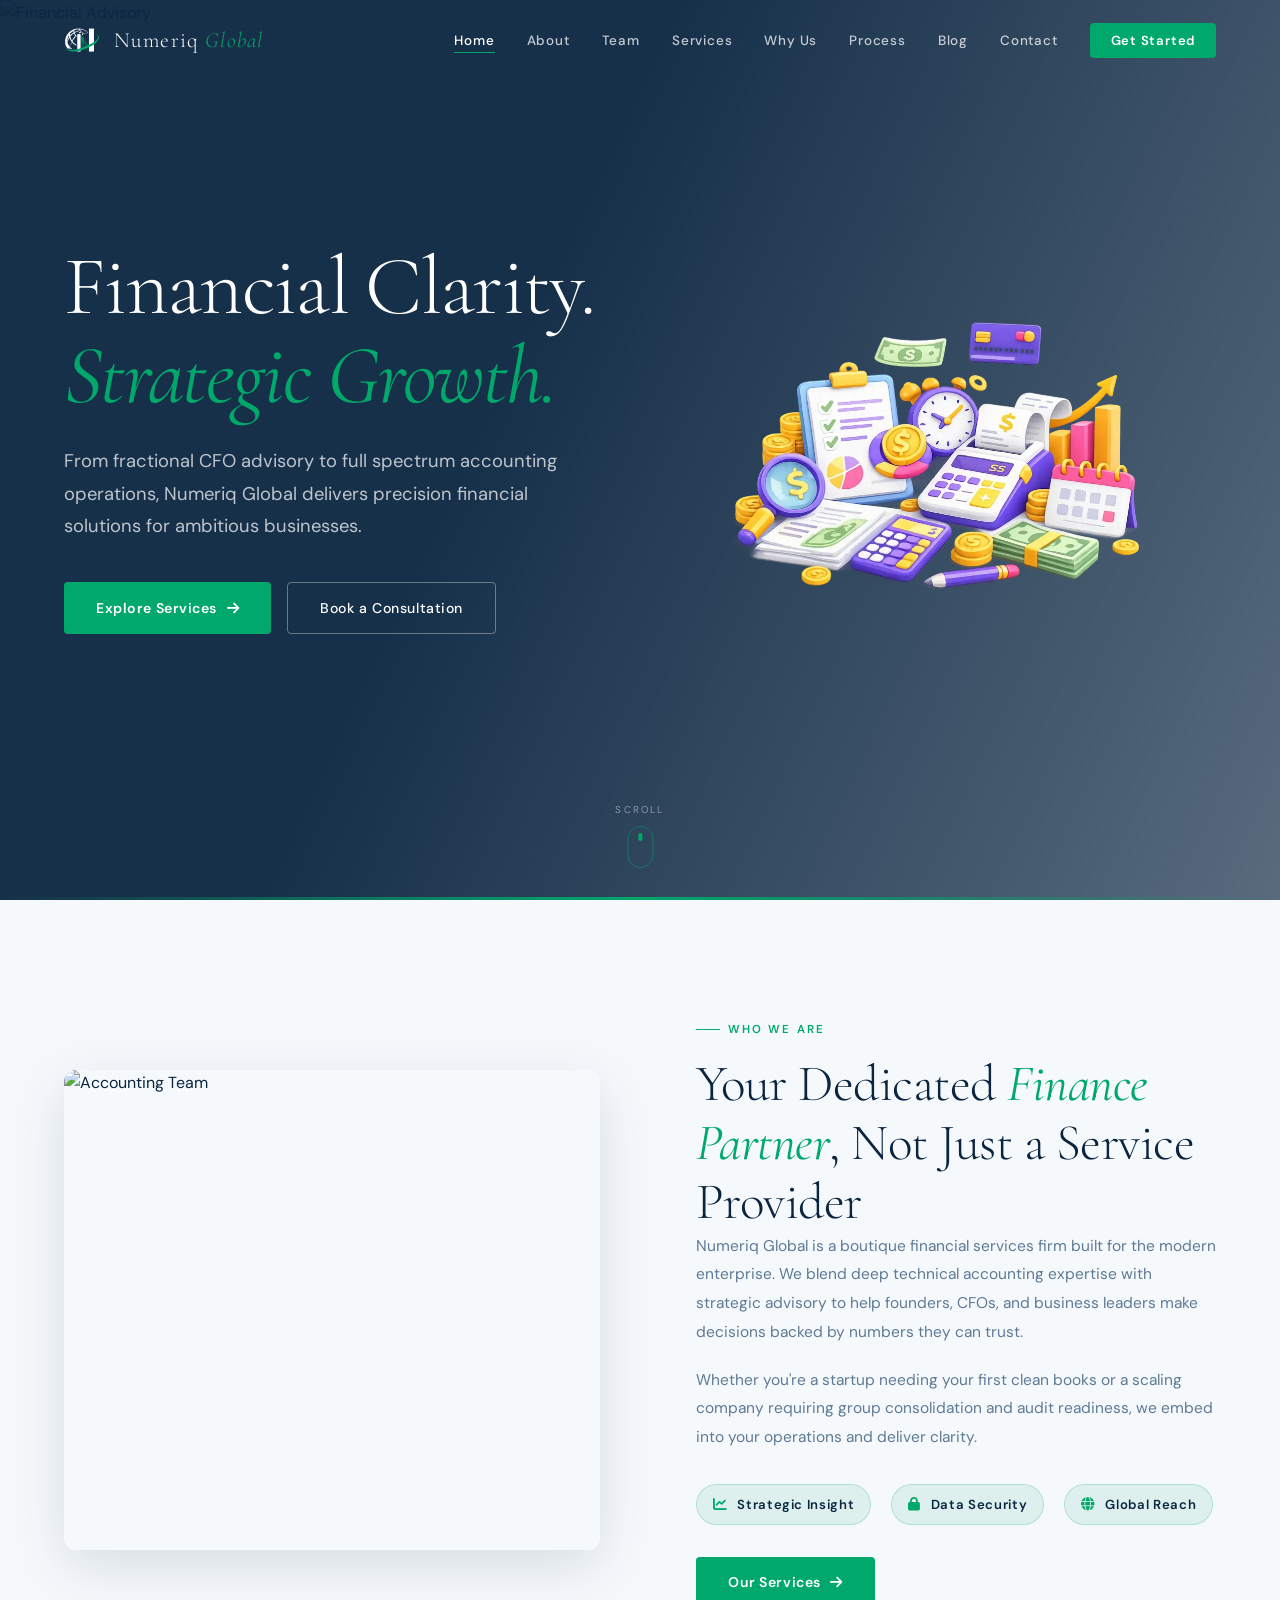
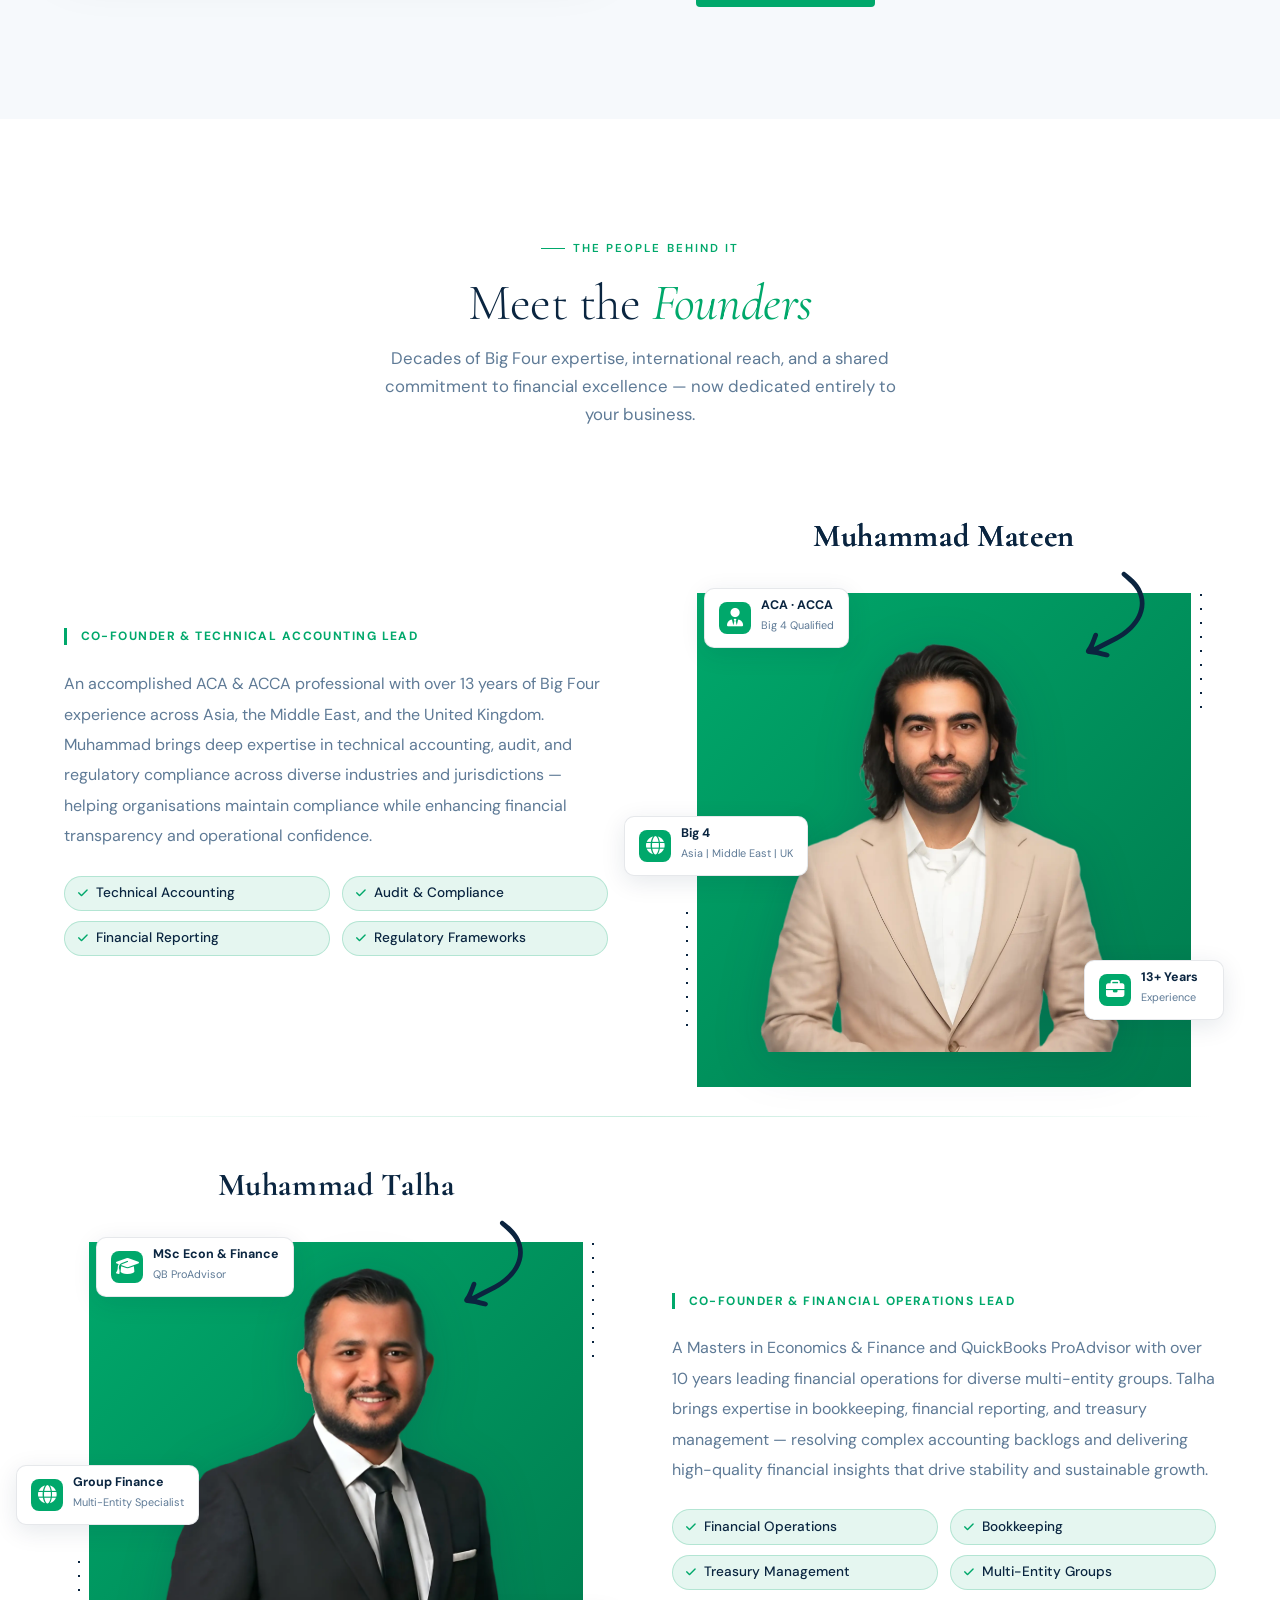
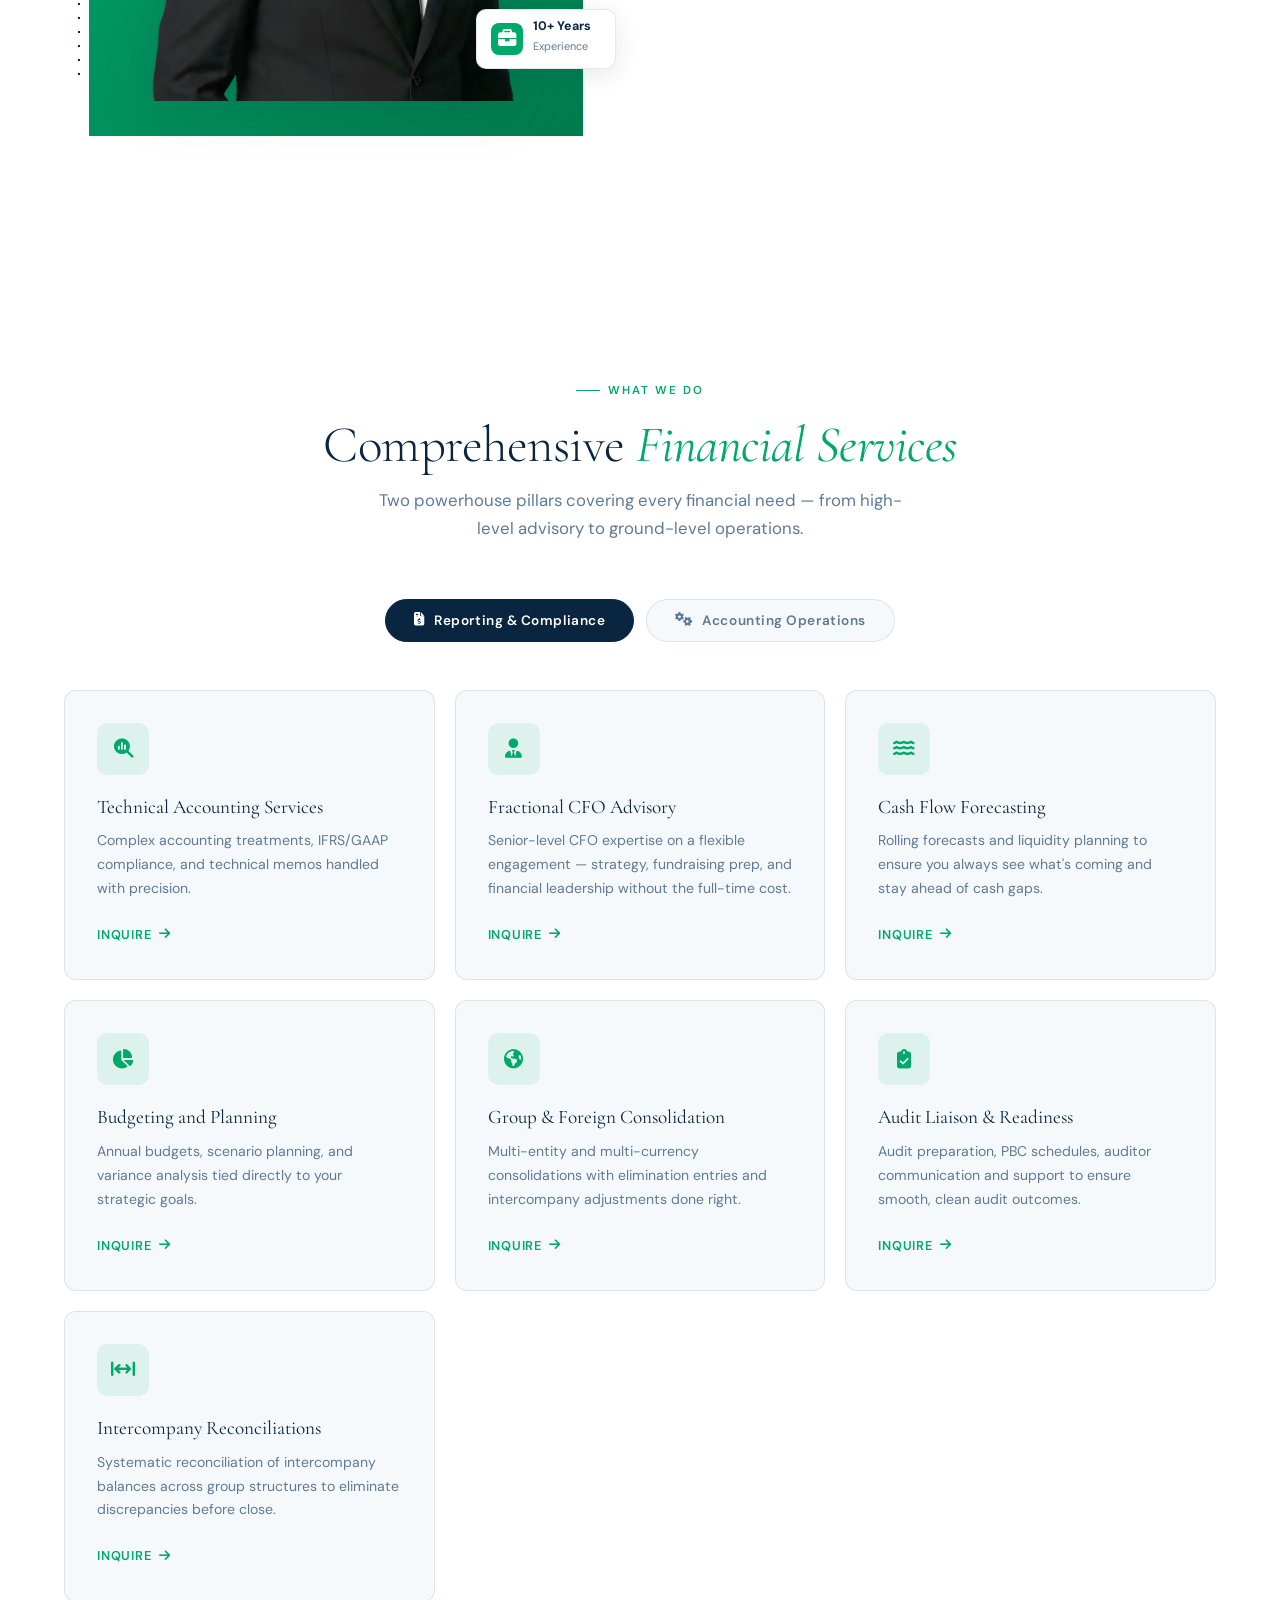
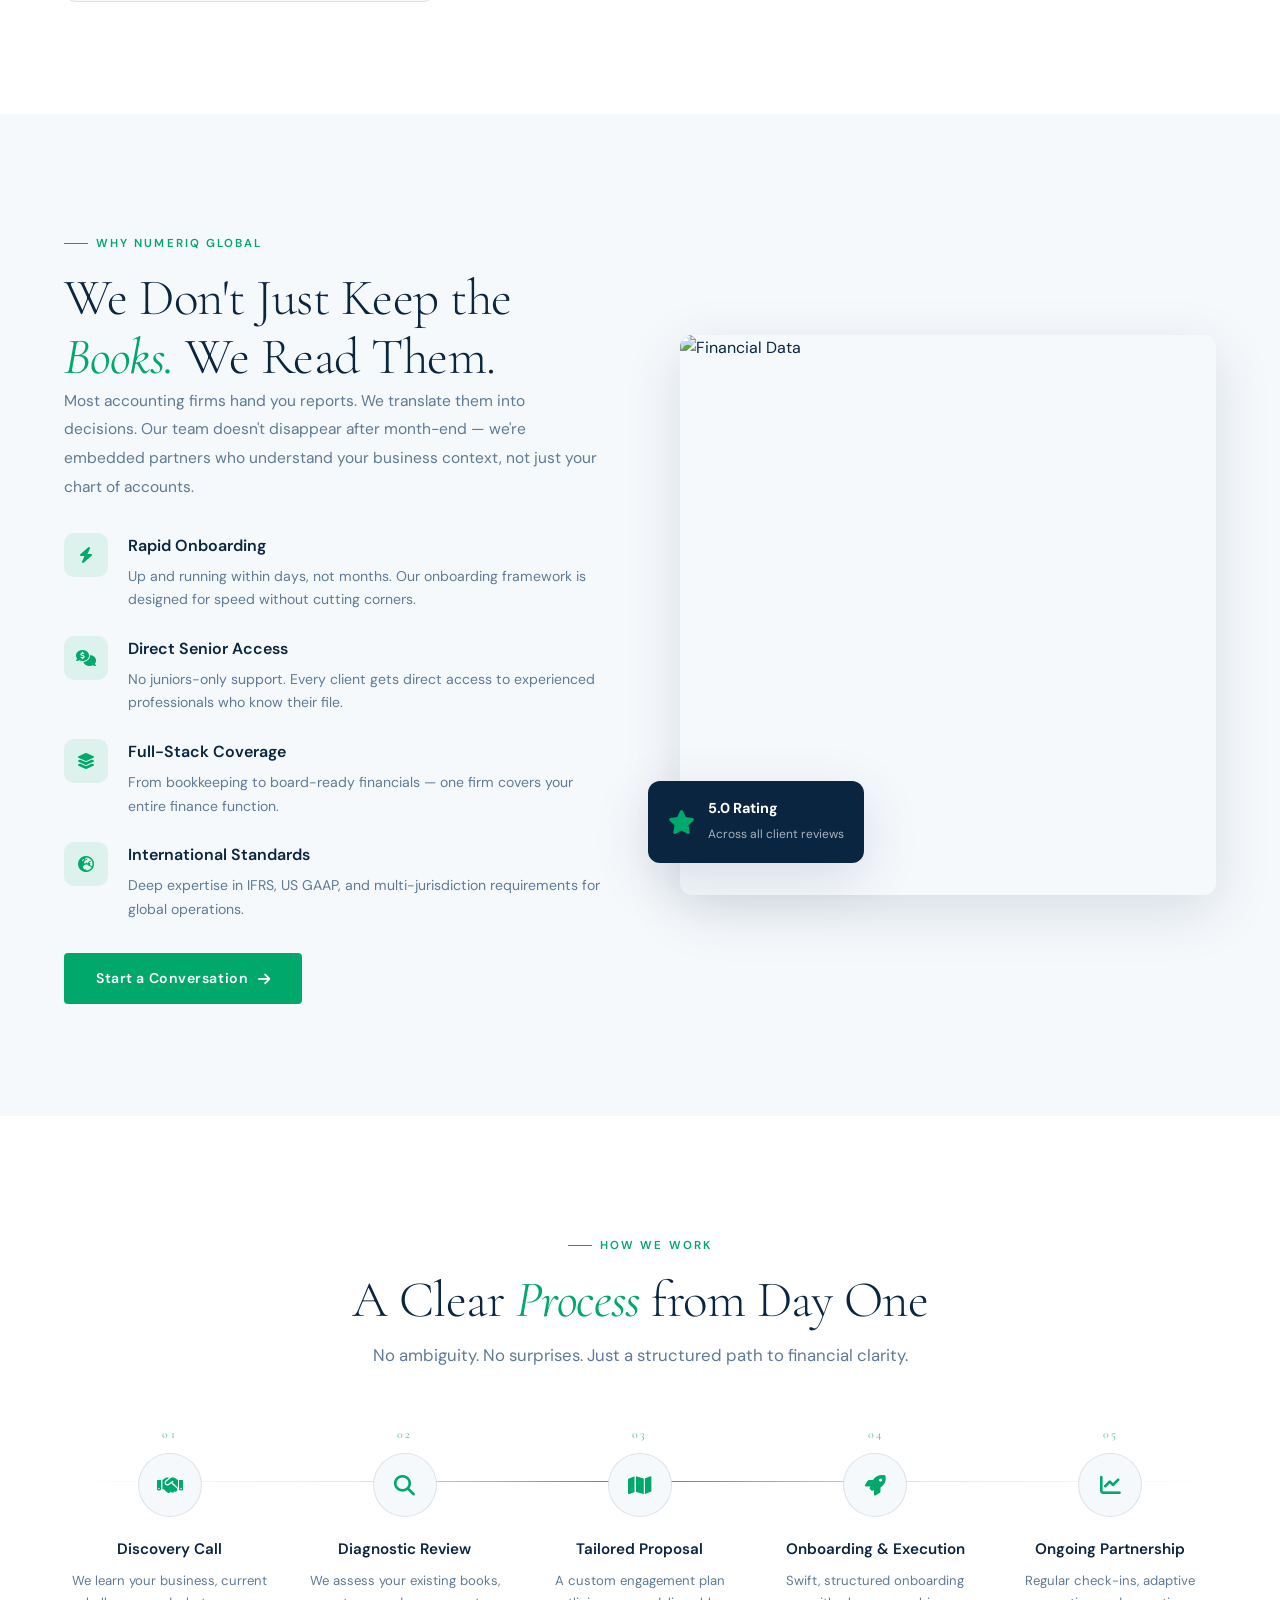
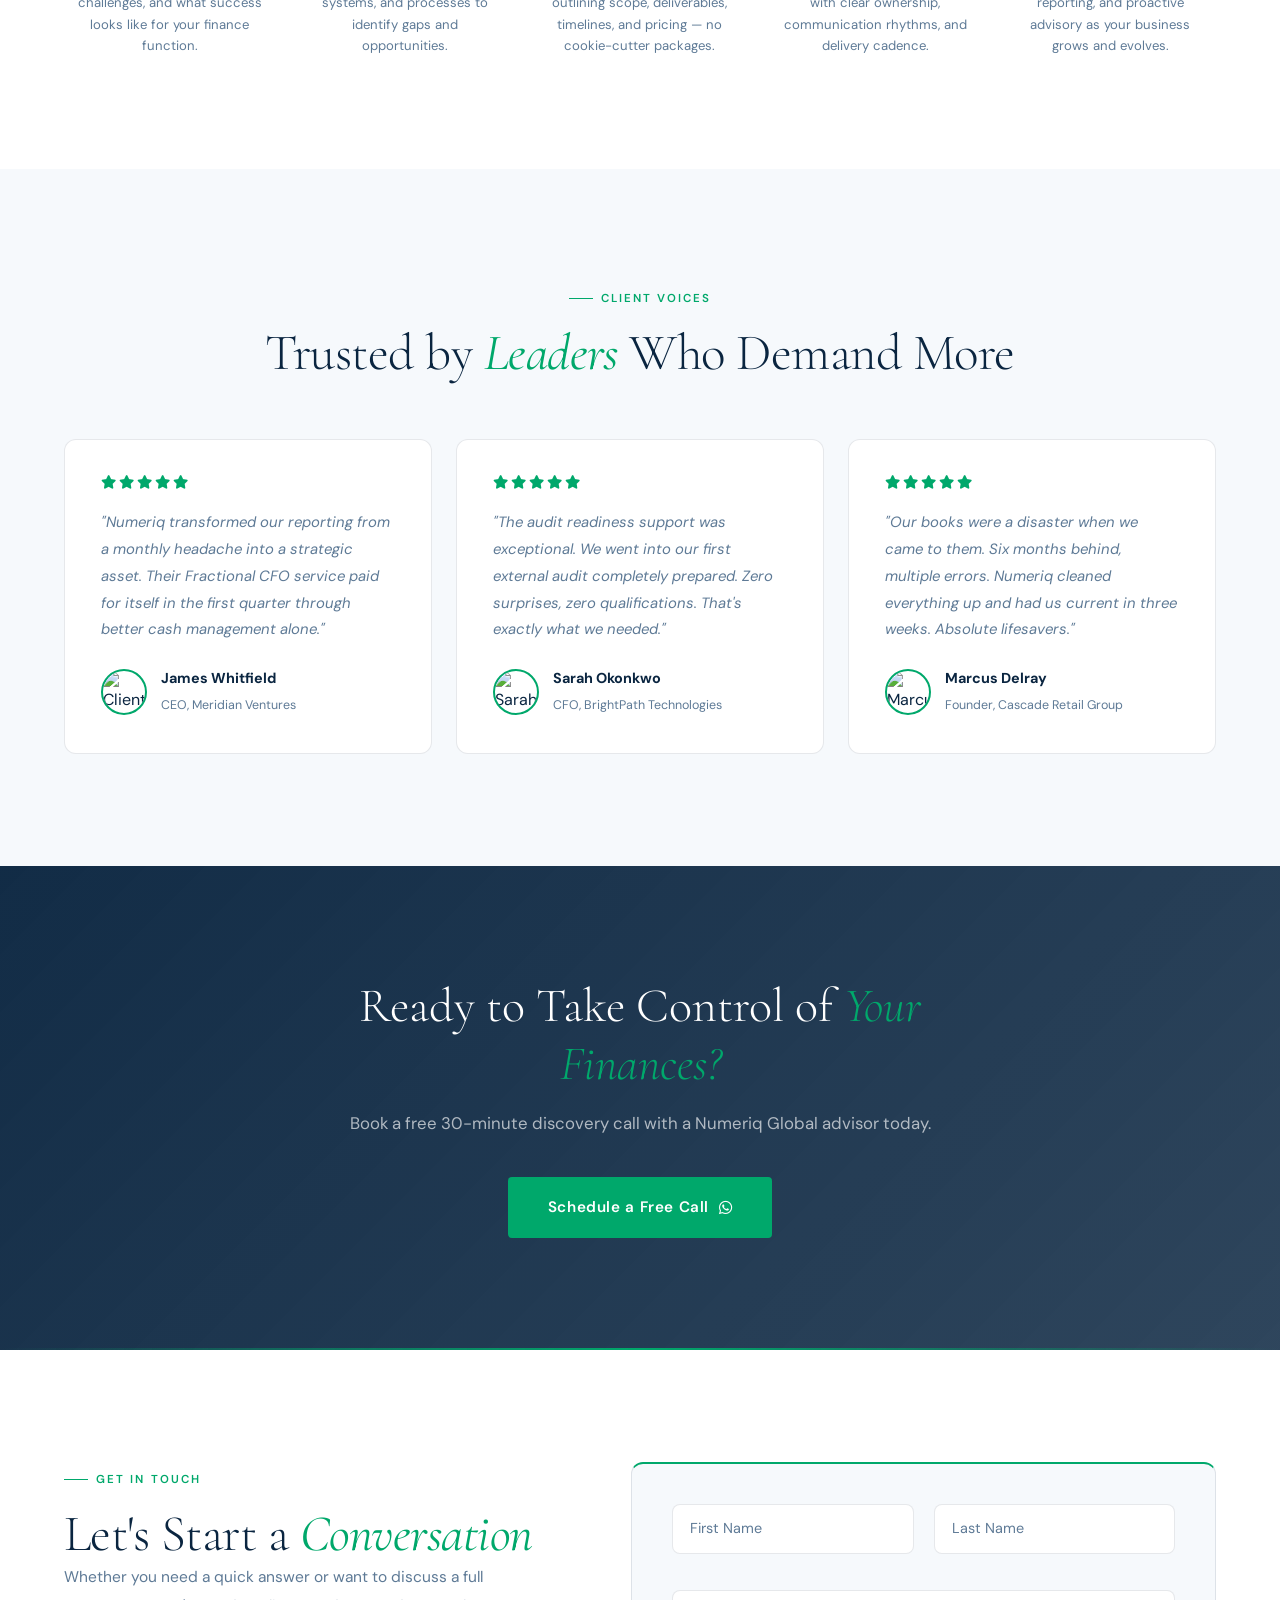
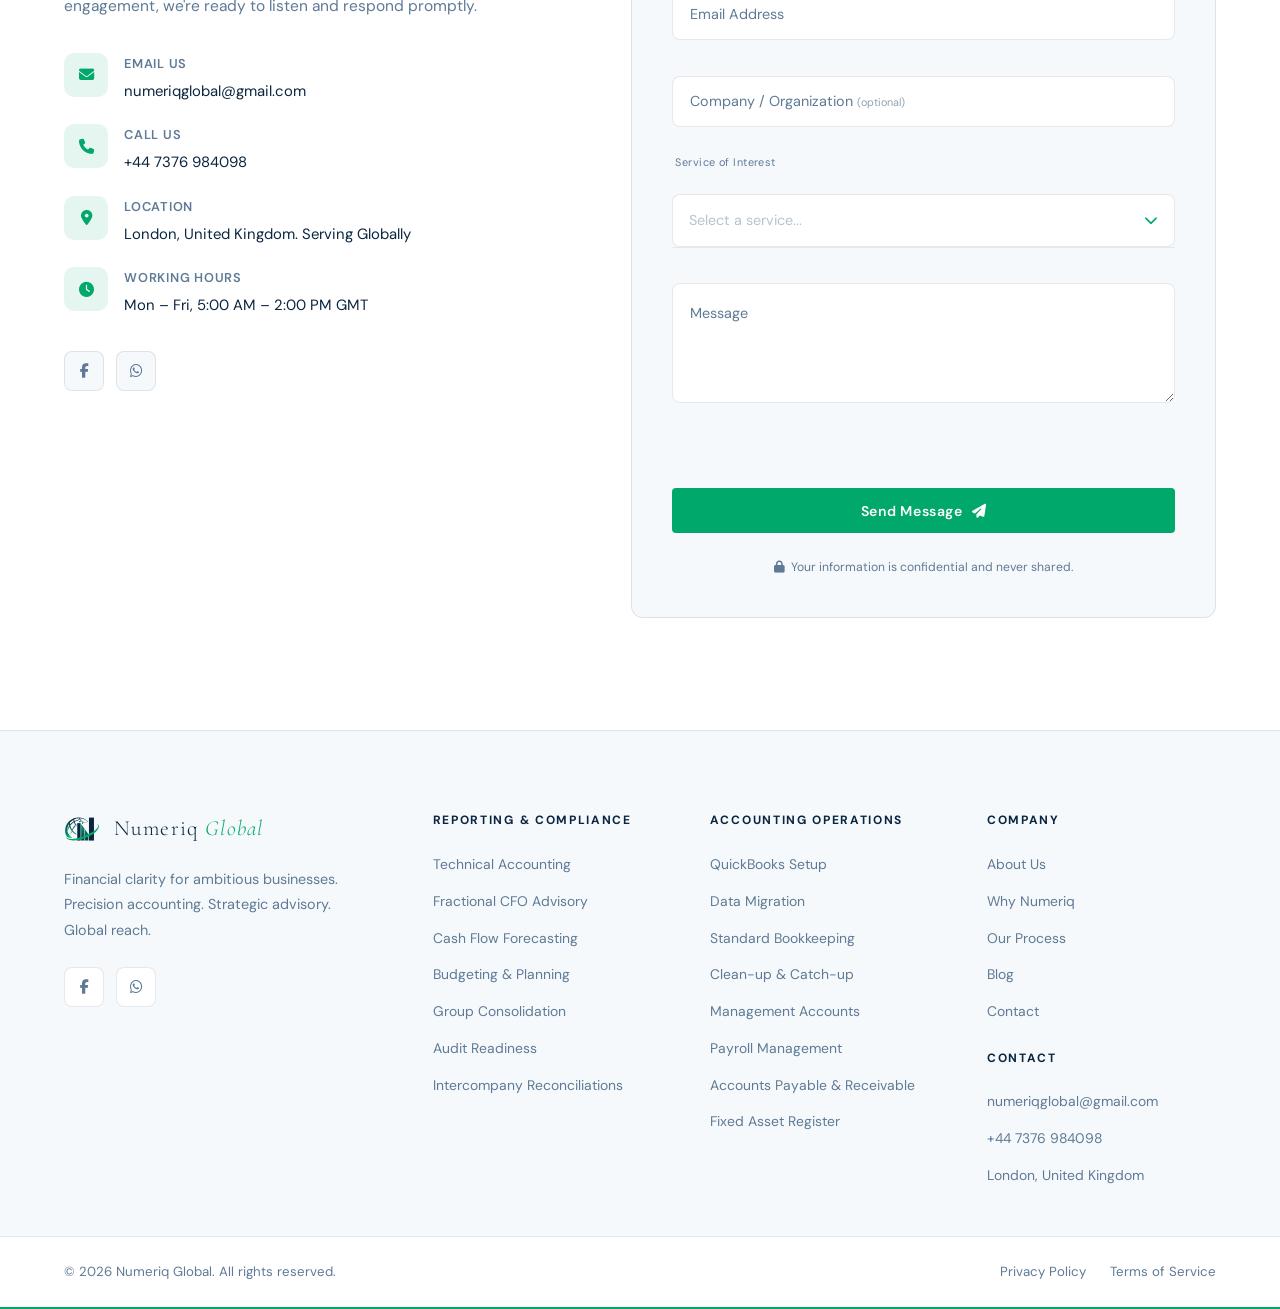
==== index.html @ 1a29a356 "sx" ====
<!DOCTYPE html>
<html lang="en">

<head>
  <!-- Google tag (gtag.js) -->
  <script async src="https://www.googletagmanager.com/gtag/js?id=G-E0CR2RHN0J"></script>
  <script>
    window.dataLayer = window.dataLayer || [];
    function gtag() { dataLayer.push(arguments); }
    gtag('js', new Date());

    gtag('config', 'G-E0CR2RHN0J');
  </script>
  <meta charset="UTF-8" />
  <meta name="viewport" content="width=device-width, initial-scale=1.0" />

  <link rel="preload" as="image" href="/images/heroimg.webp">

  <!-- Primary Meta Tags -->
  <meta name="title" content="Numeriq Global | Accounting, Bookkeeping & Fractional CFO Services" />
  <meta name="description"
    content="Numeriq Global – Numeriq Global provides professional bookkeeping, accounting, payroll, tax planning, and Fractional CFO services to startups, SMEs, and growing businesses worldwidedark" />
  <meta name="keywords"
    content="financial advisory, fractional CFO, bookkeeping, accounting services, business finance, financial clarity, strategic growth, CFO services, financial planning" />
  <meta name="author" content="Numeriq Global" />
  <meta name="robots" content="index, follow" />
  <meta name="language" content="English" />
  <meta name="revisit-after" content="7 days" />

  <!-- Open Graph / Facebook Meta Tags -->
  <meta property="og:type" content="website" />
  <meta property="og:url" content="https://numeriqglobal.org/" />
  <meta property="og:title" content="Numeriq Global | Accounting, Bookkeeping & Fractional CFO Services" />
  <meta property="og:description"
    content="Numeriq Global – Elite financial advisory, fractional CFO, bookkeeping, and accounting services for modern businesses worldwide." />
  <meta property="og:image" content="https://numeriqglobal.org/images/preview-image.webp" />
  <meta property="og:image:width" content="1200" />
  <meta property="og:image:height" content="630" />
  <meta property="og:site_name" content="Numeriq Global" />
  <meta property="og:locale" content="en_US" />

  <!-- Twitter Meta Tags -->
  <meta name="twitter:card" content="summary_large_image" />
  <meta name="twitter:url" content="https://numeriqglobal.org/" />
  <meta name="twitter:title" content="Numeriq Global | Accounting, Bookkeeping & Fractional CFO Services" />
  <meta name="twitter:description"
    content="Numeriq Global – Elite financial advisory, fractional CFO, bookkeeping, and accounting services for modern businesses worldwide." />
  <meta name="twitter:image" content="https://numeriqglobal.org/images/preview-image.webp" />

  <!-- WhatsApp / Social Media Preview Meta Tags (same as OG) -->
  <meta property="og:image:alt"
    content="Numeriq Global | Accounting, Bookkeeping & Fractional CFO Services. Logo and brand preview" />
  <meta name="twitter:image:alt"
    content="Numeriq Global | Accounting, Bookkeeping & Fractional CFO Services. Logo and brand preview" />

  <!-- Favicon / Tab Icon -->
  <link rel="icon" type="image/svg+xml" href="/images/logo-dark.svg" />
  <link rel="shortcut icon" href="/images/logo-dark.svg" type="image/svg+xml" />
  <link rel="apple-touch-icon" href="/images/logo-dark.svg" />

  <!-- Additional SEO and Verification -->
  <link rel="canonical" href="https://numeriqglobal.org/" />
  <meta name="format-detection" content="telephone=no" />

  <!-- Theme Color for Mobile Browsers -->
  <meta name="theme-color" content="#0a192f" />
  <meta name="msapplication-TileColor" content="#0a192f" />

  <!-- Google Fonts -->
  <link rel="preconnect" href="https://fonts.googleapis.com" />
  <link rel="preconnect" href="https://fonts.gstatic.com" crossorigin />
  <link
    href="https://fonts.googleapis.com/css2?family=Cormorant+Garamond:ital,wght@0,300;0,400;0,600;1,300;1,400&family=DM+Sans:wght@300;400;500;600&display=swap"
    rel="stylesheet" />

  <!-- Font Awesome -->
  <link rel="stylesheet" href="https://cdnjs.cloudflare.com/ajax/libs/font-awesome/6.5.1/css/all.min.css" />

  <!-- Custom CSS -->
  <link rel="stylesheet" href="css/style.min.css" />
  <link rel="preload" href="/css/hero-logo.css" as="style" onload="this.onload=null;this.rel='stylesheet'">

  <noscript>
    <link rel="stylesheet" href="/css/hero-logo.css">
  </noscript>
  <link rel="preload" href="/css/team.css" as="style" onload="this.onload=null;this.rel='stylesheet'">

  <noscript>
    <link rel="stylesheet" href="/css/team.css">
  </noscript>

  <title>Numeriq Global | Accounting, Bookkeeping & Fractional CFO Services</title>
</head>

<body>


  <!-- ═══════════════════════════════════════
       PRELOADER
  ═══════════════════════════════════════ -->
  <div id="preloader">
    <div class="pre-inner">
      <img width="68" height="68" src="images/logo.svg" alt="Numeriq Global" class="pre-logo-img" />
      <div class="pre-bar"></div>
      <p class="pre-text">NUMERIQ GLOBAL</p>
    </div>
  </div>

  <!-- ═══════════════════════════════════════
       NAVIGATION
  ═══════════════════════════════════════ -->
  <header id="navbar">
    <nav class="nav-container">
      <a href="/" class="nav-logo">
        <div class="nav-logo-wrap">
          <img src="images/logo-light.svg" alt="" class="nav-logo-img logo-light" aria-hidden="true" />
          <img src="images/logo-dark.svg" alt="Numeriq Global" class="nav-logo-img logo-dark" />
        </div>
        <span class="logo-text">Numeriq <em>Global</em></span>
      </a>

      <ul class="nav-links" id="navLinks">
        <li><a href="#home" class="nav-link active">Home</a></li>
        <li><a href="#about" class="nav-link">About</a></li>
        <li><a href="#team" class="nav-link">Team</a></li>
        <li><a href="#services" class="nav-link">Services</a></li>
        <li><a href="#why-us" class="nav-link">Why Us</a></li>
        <li><a href="#process" class="nav-link">Process</a></li>
        <li><a href="/blog" class="nav-link">Blog</a></li>
        <li><a href="#contact" class="nav-link">Contact</a></li>
        <li><a href="#contact" class="nav-cta-btn">Get Started</a></li>
      </ul>

      <button class="hamburger" id="hamburger" aria-label="Toggle menu" aria-expanded="false">
        <span></span><span></span><span></span>
      </button>
    </nav>
  </header>

  <!-- Mobile Overlay -->
  <div class="mobile-overlay" id="mobileOverlay"></div>

  <!-- ═══════════════════════════════════════
       HERO SECTION
  ═══════════════════════════════════════ -->
  <section id="home" class="hero">
    <div class="hero-bg">
      <img src="https://images.unsplash.com/photo-1554224155-6726b3ff858f?w=1600&auto=format&fit=crop&q=80"
        alt="Financial Advisory" class="hero-img" />
      <div class="hero-overlay"></div>
    </div>

    <!-- Two-column hero inner -->
    <div class="hero-inner">

      <!-- LEFT: text content -->
      <div class="hero-content reveal">
        <h1 class="hero-title">
          Financial Clarity.<br /><em>Strategic Growth.</em>
        </h1>
        <p class="hero-sub">
          From fractional CFO advisory to full spectrum accounting operations, Numeriq Global delivers precision
          financial solutions for ambitious businesses.
        </p>
        <div class="hero-actions">
          <a href="#services" class="btn-primary">Explore Services <i class="fa-solid fa-arrow-right"></i></a>
          <a href="https://wa.me/447376984098?text=Hi%20there!%20I%20found%20your%20website%20and%20I'm%20interested%20in%20your%20services.%20I'd%20like%20to%20schedule%20a%20free%20consultation.%20Could%20you%20please%20share%20your%20availability%3F"
            class="btn-ghost" target="_blank" rel="noopener noreferrer">
            Book a Consultation
          </a>
        </div>
      </div>

      <!-- RIGHT: decorative logo -->
      <div class="hero-logo-side">
        <div class="hero-logo-wrap">
          <div class="hero-logo-glow"></div>
          <img fetchpriority="high" decoding="async" loading="eager" src="images/heroimg.webp" alt=""
            class="hero-logo-img" aria-hidden="true" />
        </div>
      </div>

    </div><!-- /.hero-inner -->

    <!-- Scroll indicator — sibling of hero-inner, pinned to bottom -->
    <div class="scroll-indicator">
      <span class="scroll-label">Scroll</span>
      <div class="scroll-box">
        <div class="scroll-dot"></div>
      </div>
    </div>

  </section>

  <!-- ═══════════════════════════════════════
       ABOUT SECTION
  ═══════════════════════════════════════ -->
  <section id="about" class="about section">
    <div class="container">
      <div class="about-grid">
        <div class="about-images">
          <div class="img-stack">
            <img src="https://images.unsplash.com/photo-1600880292203-757bb62b4baf?w=600&auto=format&fit=crop&q=80"
              loading="lazy" alt="Accounting Team" class="img-main reveal-left" />
            <!-- <div class="img-badge reveal-left" style="animation-delay:.35s">
              <i class="fa-solid fa-shield-halved"></i>
              <div>
                <strong>Fully Compliant</strong>
                <span>IFRS &amp; GAAP</span>
              </div>
            </div> -->
          </div>
        </div>

        <div class="about-content">
          <div class="section-tag reveal-right">Who We Are</div>
          <h2 class="section-title reveal-right">
            Your Dedicated <em>Finance Partner</em>, Not Just a Service Provider
          </h2>
          <p class="about-text reveal-right">
            Numeriq Global is a boutique financial services firm built for the modern enterprise. We blend deep
            technical accounting expertise with strategic advisory to help founders, CFOs, and business leaders make
            decisions backed by numbers they can trust.
          </p>
          <p class="about-text reveal-right" style="animation-delay:.1s">
            Whether you're a startup needing your first clean books or a scaling company requiring group consolidation
            and audit readiness, we embed into your operations and deliver clarity.
          </p>
          <div class="about-pillars reveal-right" style="animation-delay:.2s">
            <div class="pillar"><i class="fa-solid fa-chart-line"></i><span>Strategic Insight</span></div>
            <div class="pillar"><i class="fa-solid fa-lock"></i><span>Data Security</span></div>
            <div class="pillar"><i class="fa-solid fa-globe"></i><span>Global Reach</span></div>
          </div>
          <a href="#services" class="btn-primary reveal-right" style="animation-delay:.3s">Our Services <i
              class="fa-solid fa-arrow-right"></i></a>
        </div>
      </div>
    </div>
  </section>


  <!-- ═══════════════════════════════════════
       TEAM SECTION
  ═══════════════════════════════════════ -->
  <section id="team" class="team section">
    <div class="container">
      <div class="section-header reveal">
        <div class="section-tag">The People Behind It</div>
        <h2 class="section-title">Meet the <em>Founders</em></h2>
        <p class="section-sub">Decades of Big Four expertise, international reach, and a shared commitment to financial
          excellence — now dedicated entirely to your business.</p>
      </div>

      <!-- ── Founder 1: Mateen ── -->
      <div class="founder-row founder-row--reverse reveal">

        <!-- Left: visual blob + photo -->
        <div class="founder-visual">

          <!-- Cursive name above -->
          <p class="founder-cursive">Muhammad Mateen</p>

          <!-- Dot grid top-right -->
          <p class="founder-cursive">
            Muhammad Mateen
            <img src="images/arrow.svg" alt="arrow" class="cursive-arrow reveal">
          </p>
          <div class="dot-grid dot-grid--tr reveal"></div>

          <!-- Blob + photo -->
          <div class="founder-blob-wrap reveal-right">
            <div class="founder-blob"></div>
            <img src="images/m_mateen.webp" alt="Muhammad Mateen" loading="lazy" class="founder-photo" />
          </div>

          <!-- Floating credential badges -->
          <div class="f-badge f-badge--tl">
            <div class="f-badge-icon"><i class="fa-solid fa-user-tie"></i></div>
            <div>
              <strong>ACA · ACCA</strong>
              <span>Big 4 Qualified</span>
            </div>
          </div>
          <div class="f-badge f-badge--bl">
            <div class="f-badge-icon"><i class="fa-solid fa-globe"></i></div>
            <div>
              <strong>Big 4</strong>
              <span>Asia | Middle East | UK</span>
            </div>
          </div>
          <div class="f-badge f-badge--br">
            <div class="f-badge-icon"><i class="fa-solid fa-briefcase"></i></div>
            <div>
              <strong>13+ Years</strong>
              <span>Experience</span>
            </div>
          </div>

          <!-- Dot grid bottom-left -->
          <div class="dot-grid dot-grid--bl reveal"></div>
        </div>

        <!-- Right: bio content -->
        <div class="founder-content">
          <div class="founder-role-tag reveal-left">Co-Founder &amp; Technical Accounting Lead</div>
          <p class="founder-bio-text reveal-left">
            An accomplished ACA &amp; ACCA professional with over 13 years of Big Four experience across Asia, the
            Middle East, and the United Kingdom. Muhammad brings deep expertise in technical accounting, audit, and
            regulatory compliance across diverse industries and jurisdictions — helping organisations maintain
            compliance while enhancing financial transparency and operational confidence.
          </p>
          <div class="founder-skills reveal-left">
            <span><i class="fa-solid fa-check"></i> Technical Accounting</span>
            <span><i class="fa-solid fa-check"></i> Audit &amp; Compliance</span>
            <span><i class="fa-solid fa-check"></i> Financial Reporting</span>
            <span><i class="fa-solid fa-check"></i> Regulatory Frameworks</span>
          </div>
        </div>
      </div><!-- /.founder-row -->

      <!-- Divider -->
      <div class="founder-divider"></div>

      <!-- ── Founder 2: Talha ── -->
      <div class="founder-row founder-row-mt">

        <!-- Left: visual blob + photo (mirrored) -->
        <div class="founder-visual">
          <p class="founder-cursive">Muhammad Talha
            <img src="images/arrow.svg" alt="arrow" class="cursive-arrow reveal">
          </p>
          <div class="dot-grid dot-grid--tr reveal"></div>

          <div class="founder-blob-wrap reveal-left">
            <div class="founder-blob founder-blob--2"></div>
            <img src="images/talha_farooqi.webp" alt="Muhammad Talha" loading="lazy" class="founder-photo" />
          </div>

          <div class="f-badge f-badge--tl">
            <div class="f-badge-icon"><i class="fa-solid fa-graduation-cap"></i></div>
            <div>
              <strong>MSc Econ &amp; Finance</strong>
              <span>QB ProAdvisor</span>
            </div>
          </div>
          <div class="f-badge f-badge--bl">
            <div class="f-badge-icon"><i class="fa-solid fa-globe"></i></div>
            <div>
              <strong>Group Finance</strong>
              <span>Multi-Entity Specialist</span>
            </div>
          </div>
          <div class="f-badge f-badge--br">
            <div class="f-badge-icon"><i class="fa-solid fa-briefcase"></i></div>
            <div>
              <strong>10+ Years</strong>
              <span>Experience</span>
            </div>
          </div>

          <div class="dot-grid dot-grid--bl reveal"></div>
        </div>

        <!-- Right: bio content -->
        <div class="founder-content">
          <div class="founder-role-tag reveal-right">Co-Founder &amp; Financial Operations Lead</div>
          <p class="founder-bio-text reveal-right">
            A Masters in Economics &amp; Finance and QuickBooks ProAdvisor with over 10 years leading financial
            operations for diverse multi-entity groups. Talha brings expertise in bookkeeping, financial reporting,
            and treasury management — resolving complex accounting backlogs and delivering high-quality financial
            insights that drive stability and sustainable growth.
          </p>
          <div class="founder-skills reveal-right">
            <span><i class="fa-solid fa-check"></i> Financial Operations</span>
            <span><i class="fa-solid fa-check"></i> Bookkeeping</span>
            <span><i class="fa-solid fa-check"></i> Treasury Management</span>
            <span><i class="fa-solid fa-check"></i> Multi-Entity Groups</span>
          </div>
        </div>
      </div><!-- /.founder-row -->

    </div>
  </section>

  <!-- ═══════════════════════════════════════
       SERVICES SECTION
  ═══════════════════════════════════════ -->
  <section id="services" class="services section">
    <div class="container">
      <div class="section-header reveal">
        <div class="section-tag">What We Do</div>
        <h2 class="section-title">Comprehensive <em>Financial Services</em></h2>
        <p class="section-sub">Two powerhouse pillars covering every financial need — from high-level advisory to
          ground-level operations.</p>
      </div>

      <div class="services-tabs reveal">
        <button class="tab-btn active" data-tab="reporting">
          <i class="fa-solid fa-file-invoice-dollar"></i> Reporting &amp; Compliance
        </button>
        <button class="tab-btn" data-tab="operations">
          <i class="fa-solid fa-gears"></i> Accounting Operations
        </button>
      </div>

      <div class="services-grid" id="servicesGrid">

        <!-- Reporting & Compliance cards -->
        <div class="service-card reveal" data-category="reporting">
          <div class="card-icon"><i class="fa-solid fa-magnifying-glass-chart"></i></div>
          <h3>Technical Accounting Services</h3>
          <p>Complex accounting treatments, IFRS/GAAP compliance, and technical memos handled with precision.</p>
          <a href="#contact" class="card-link">Inquire <i class="fa-solid fa-arrow-right"></i></a>
        </div>
        <div class="service-card reveal" data-category="reporting" style="animation-delay:.06s">
          <div class="card-icon"><i class="fa-solid fa-user-tie"></i></div>
          <h3>Fractional CFO Advisory</h3>
          <p>Senior-level CFO expertise on a flexible engagement — strategy, fundraising prep, and financial leadership
            without the full-time cost.</p>
          <a href="#contact" class="card-link">Inquire <i class="fa-solid fa-arrow-right"></i></a>
        </div>
        <div class="service-card reveal" data-category="reporting" style="animation-delay:.12s">
          <div class="card-icon"><i class="fa-solid fa-water"></i></div>
          <h3>Cash Flow Forecasting</h3>
          <p>Rolling forecasts and liquidity planning to ensure you always see what's coming and stay ahead of cash
            gaps.</p>
          <a href="#contact" class="card-link">Inquire <i class="fa-solid fa-arrow-right"></i></a>
        </div>
        <div class="service-card reveal" data-category="reporting" style="animation-delay:.18s">
          <div class="card-icon"><i class="fa-solid fa-chart-pie"></i></div>
          <h3>Budgeting and Planning</h3>
          <p>Annual budgets, scenario planning, and variance analysis tied directly to your strategic goals.</p>
          <a href="#contact" class="card-link">Inquire <i class="fa-solid fa-arrow-right"></i></a>
        </div>
        <div class="service-card reveal" data-category="reporting" style="animation-delay:.24s">
          <div class="card-icon"><i class="fa-solid fa-earth-americas"></i></div>
          <h3>Group &amp; Foreign Consolidation</h3>
          <p>Multi-entity and multi-currency consolidations with elimination entries and intercompany adjustments done
            right.</p>
          <a href="#contact" class="card-link">Inquire <i class="fa-solid fa-arrow-right"></i></a>
        </div>
        <div class="service-card reveal" data-category="reporting" style="animation-delay:.30s">
          <div class="card-icon"><i class="fa-solid fa-clipboard-check"></i></div>
          <h3>Audit Liaison &amp; Readiness</h3>
          <p>Audit preparation, PBC schedules, auditor communication and support to ensure smooth, clean audit outcomes.
          </p>
          <a href="#contact" class="card-link">Inquire <i class="fa-solid fa-arrow-right"></i></a>
        </div>
        <div class="service-card reveal" data-category="reporting" style="animation-delay:.36s">
          <div class="card-icon"><i class="fa-solid fa-arrows-left-right-to-line"></i></div>
          <h3>Intercompany Reconciliations</h3>
          <p>Systematic reconciliation of intercompany balances across group structures to eliminate discrepancies
            before close.</p>
          <a href="#contact" class="card-link">Inquire <i class="fa-solid fa-arrow-right"></i></a>
        </div>

        <!-- Accounting Operations cards (hidden by default) -->
        <div class="service-card reveal" data-category="operations" style="display:none">
          <div class="card-icon"><i class="fa-solid fa-q"></i></div>
          <h3>QuickBooks Setup &amp; Management</h3>
          <p>Full implementation, configuration, and ongoing management of QuickBooks for streamlined financial
            operations.</p>
          <a href="#contact" class="card-link">Inquire <i class="fa-solid fa-arrow-right"></i></a>
        </div>
        <div class="service-card reveal" data-category="operations" style="display:none;animation-delay:.06s">
          <div class="card-icon"><i class="fa-solid fa-database"></i></div>
          <h3>Data Migration</h3>
          <p>Seamless migration of financial data across platforms with integrity checks and zero data loss guarantees.
          </p>
          <a href="#contact" class="card-link">Inquire <i class="fa-solid fa-arrow-right"></i></a>
        </div>
        <div class="service-card reveal" data-category="operations" style="display:none;animation-delay:.12s">
          <div class="card-icon"><i class="fa-solid fa-book-open"></i></div>
          <h3>Standard Bookkeeping</h3>
          <p>Accurate, timely transaction recording, bank reconciliations, and ledger maintenance you can rely on every
            month.</p>
          <a href="#contact" class="card-link">Inquire <i class="fa-solid fa-arrow-right"></i></a>
        </div>
        <div class="service-card reveal" data-category="operations" style="display:none;animation-delay:.18s">
          <div class="card-icon"><i class="fa-solid fa-broom"></i></div>
          <h3>Clean-up &amp; Catch-up Projects</h3>
          <p>Messy or months behind? We untangle backlogs, fix errors, and bring your books current fast.</p>
          <a href="#contact" class="card-link">Inquire <i class="fa-solid fa-arrow-right"></i></a>
        </div>
        <div class="service-card reveal" data-category="operations" style="display:none;animation-delay:.24s">
          <div class="card-icon"><i class="fa-solid fa-file-lines"></i></div>
          <h3>Management Accounts &amp; Financial Statements</h3>
          <p>Monthly or quarterly management packs and formal financial statements prepared to professional standards.
          </p>
          <a href="#contact" class="card-link">Inquire <i class="fa-solid fa-arrow-right"></i></a>
        </div>
        <div class="service-card reveal" data-category="operations" style="display:none;animation-delay:.30s">
          <div class="card-icon"><i class="fa-solid fa-users"></i></div>
          <h3>Payroll Management &amp; Administration</h3>
          <p>End-to-end payroll processing, statutory filings, and employee records management handled accurately and on
            time.</p>
          <a href="#contact" class="card-link">Inquire <i class="fa-solid fa-arrow-right"></i></a>
        </div>
        <div class="service-card reveal" data-category="operations" style="display:none;animation-delay:.36s">
          <div class="card-icon"><i class="fa-solid fa-money-bill-transfer"></i></div>
          <h3>Accounts Payable &amp; Receivable</h3>
          <p>Invoice processing, vendor management, collections support and aging reports to keep your cash moving.</p>
          <a href="#contact" class="card-link">Inquire <i class="fa-solid fa-arrow-right"></i></a>
        </div>
        <div class="service-card reveal" data-category="operations" style="display:none;animation-delay:.42s">
          <div class="card-icon"><i class="fa-solid fa-building-columns"></i></div>
          <h3>Fixed Asset Register (FAR) Management</h3>
          <p>Complete lifecycle management of fixed assets — additions, disposals, depreciation schedules, and
            reconciliations.</p>
          <a href="#contact" class="card-link">Inquire <i class="fa-solid fa-arrow-right"></i></a>
        </div>

      </div>
    </div>
  </section>

  <!-- ═══════════════════════════════════════
       WHY US SECTION
  ═══════════════════════════════════════ -->
  <section id="why-us" class="why-us section">
    <div class="container">
      <div class="why-grid">
        <div class="why-content">
          <div class="section-tag reveal-left">Why Numeriq Global</div>
          <h2 class="section-title reveal-left">We Don't Just Keep the <em>Books.</em> We Read Them.</h2>
          <p class="about-text reveal-left">Most accounting firms hand you reports. We translate them into decisions.
            Our team doesn't disappear after month-end — we're embedded partners who understand your business context,
            not just your chart of accounts.</p>
          <div class="why-list">
            <div class="why-item reveal-left">
              <div class="why-icon"><i class="fa-solid fa-bolt"></i></div>
              <div>
                <h4>Rapid Onboarding</h4>
                <p>Up and running within days, not months. Our onboarding framework is designed for speed without
                  cutting corners.</p>
              </div>
            </div>
            <div class="why-item reveal-left" style="animation-delay:.1s">
              <div class="why-icon"><i class="fa-solid fa-comments-dollar"></i></div>
              <div>
                <h4>Direct Senior Access</h4>
                <p>No juniors-only support. Every client gets direct access to experienced professionals who know their
                  file.</p>
              </div>
            </div>
            <div class="why-item reveal-left" style="animation-delay:.2s">
              <div class="why-icon"><i class="fa-solid fa-layer-group"></i></div>
              <div>
                <h4>Full-Stack Coverage</h4>
                <p>From bookkeeping to board-ready financials — one firm covers your entire finance function.</p>
              </div>
            </div>
            <div class="why-item reveal-left" style="animation-delay:.3s">
              <div class="why-icon"><i class="fa-solid fa-earth-europe"></i></div>
              <div>
                <h4>International Standards</h4>
                <p>Deep expertise in IFRS, US GAAP, and multi-jurisdiction requirements for global operations.</p>
              </div>
            </div>
          </div>
          <a href="#contact" class="btn-primary reveal-left" style="animation-delay:.4s">Start a Conversation <i
              class="fa-solid fa-arrow-right"></i></a>
        </div>

        <div class="why-visual reveal-right">
          <img src="https://images.unsplash.com/photo-1551288049-bebda4e38f71?w=700&auto=format&fit=crop&q=80"
            alt="Financial Data" loading="lazy" class="why-img" />
          <div class="why-card-float">
            <i class="fa-solid fa-star"></i>
            <div>
              <strong>5.0 Rating</strong>
              <span>Across all client reviews</span>
            </div>
          </div>
        </div>
      </div>
    </div>
  </section>

  <!-- ═══════════════════════════════════════
       PROCESS SECTION
  ═══════════════════════════════════════ -->
  <section id="process" class="process section">
    <div class="container">
      <div class="section-header reveal">
        <div class="section-tag">How We Work</div>
        <h2 class="section-title">A Clear <em>Process</em> from Day One</h2>
        <p class="section-sub">No ambiguity. No surprises. Just a structured path to financial clarity.</p>
      </div>
      <div class="process-track">
        <div class="process-line"></div>
        <div class="process-steps">
          <div class="process-step reveal">
            <div class="step-num">01</div>
            <div class="step-icon"><i class="fa-solid fa-handshake"></i></div>
            <h4>Discovery Call</h4>
            <p>We learn your business, current challenges, and what success looks like for your finance function.</p>
          </div>
          <div class="process-step reveal" style="animation-delay:.12s">
            <div class="step-num">02</div>
            <div class="step-icon"><i class="fa-solid fa-magnifying-glass"></i></div>
            <h4>Diagnostic Review</h4>
            <p>We assess your existing books, systems, and processes to identify gaps and opportunities.</p>
          </div>
          <div class="process-step reveal" style="animation-delay:.24s">
            <div class="step-num">03</div>
            <div class="step-icon"><i class="fa-solid fa-map"></i></div>
            <h4>Tailored Proposal</h4>
            <p>A custom engagement plan outlining scope, deliverables, timelines, and pricing — no cookie-cutter
              packages.</p>
          </div>
          <div class="process-step reveal" style="animation-delay:.36s">
            <div class="step-num">04</div>
            <div class="step-icon"><i class="fa-solid fa-rocket"></i></div>
            <h4>Onboarding &amp; Execution</h4>
            <p>Swift, structured onboarding with clear ownership, communication rhythms, and delivery cadence.</p>
          </div>
          <div class="process-step reveal" style="animation-delay:.48s">
            <div class="step-num">05</div>
            <div class="step-icon"><i class="fas fa-chart-line"></i></div>
            <h4>Ongoing Partnership</h4>
            <p>Regular check-ins, adaptive reporting, and proactive advisory as your business grows and evolves.</p>
          </div>
        </div>
      </div>
    </div>
  </section>

  <!-- ═══════════════════════════════════════
       TESTIMONIALS
  ═══════════════════════════════════════ -->
  <section class="testimonials section">
    <div class="container">
      <div class="section-header reveal">
        <div class="section-tag">Client Voices</div>
        <h2 class="section-title">Trusted by <em>Leaders</em> Who Demand More</h2>
      </div>
      <div class="testimonials-track ">
        <div class="testimonial-card reveal">
          <div class="stars"><i class="fa-solid fa-star"></i><i class="fa-solid fa-star"></i><i
              class="fa-solid fa-star"></i><i class="fa-solid fa-star"></i><i class="fa-solid fa-star"></i></div>
          <p>"Numeriq transformed our reporting from a monthly headache into a strategic asset. Their Fractional CFO
            service paid for itself in the first quarter through better cash management alone."</p>
          <div class="client-info">
            <img src="https://ui-avatars.com/api/?name=J+W&background=E5E7EB&color=6B7280&rounded=true&size=80"
              alt="Client Avatar" />
            <div><strong>James Whitfield</strong><span>CEO, Meridian Ventures</span></div>
          </div>
        </div>
        <div class="testimonial-card reveal">
          <div class="stars"><i class="fa-solid fa-star"></i><i class="fa-solid fa-star"></i><i
              class="fa-solid fa-star"></i><i class="fa-solid fa-star"></i><i class="fa-solid fa-star"></i></div>
          <p>"The audit readiness support was exceptional. We went into our first external audit completely prepared.
            Zero surprises, zero qualifications. That's exactly what we needed."</p>
          <div class="client-info">
            <img src="https://ui-avatars.com/api/?name=S+O&background=E5E7EB&color=6B7280&rounded=true&size=80"
              alt="Sarah Okonkwo" />
            <div><strong>Sarah Okonkwo</strong><span>CFO, BrightPath Technologies</span></div>
          </div>
        </div>
        <div class="testimonial-card reveal">
          <div class="stars"><i class="fa-solid fa-star"></i><i class="fa-solid fa-star"></i><i
              class="fa-solid fa-star"></i><i class="fa-solid fa-star"></i><i class="fa-solid fa-star"></i></div>
          <p>"Our books were a disaster when we came to them. Six months behind, multiple errors. Numeriq cleaned
            everything up and had us current in three weeks. Absolute lifesavers."</p>
          <div class="client-info">
            <img src="https://ui-avatars.com/api/?name=M+D&background=E5E7EB&color=6B7280&rounded=true&size=80"
              alt="Marcus Delray" />
            <div><strong>Marcus Delray</strong><span>Founder, Cascade Retail Group</span></div>
          </div>
        </div>
      </div>
    </div>
  </section>

  <!-- ═══════════════════════════════════════
       CTA BANNER
  ═══════════════════════════════════════ -->
  <section class="cta-banner">
    <div class="cta-bg">
      <img src="https://images.unsplash.com/photo-1486406146926-c627a92ad1ab?w=1600&auto=format&fit=crop&q=80"
        alt="CTA_IMG" loading="lazy" />
      <div class="cta-overlay"></div>
    </div>
    <div class="container">
      <div class="cta-content reveal">
        <h2>Ready to Take Control of <em>Your Finances?</em></h2>
        <p>Book a free 30-minute discovery call with a Numeriq Global advisor today.</p>
        <a href="https://wa.me/447376984098?text=Hi%20there!%20I%20found%20your%20website%20and%20I'm%20interested%20in%20your%20services.%20I'd%20like%20to%20schedule%20a%20free%20consultation.%20Could%20you%20please%20share%20your%20availability%3F"
          class="btn-primary btn-large" target="_blank" rel="noopener noreferrer">
          Schedule a Free Call <i class="fa-brands fa-whatsapp"></i>
        </a>
      </div>
    </div>
  </section>

  <!-- ═══════════════════════════════════════
       CONTACT SECTION
  ═══════════════════════════════════════ -->
  <section id="contact" class="contact section">
    <div class="container">
      <div class="contact-grid">
        <div class="contact-info">
          <div class="section-tag reveal-left">Get In Touch</div>
          <h2 class="section-title reveal-left">Let's Start a <em>Conversation</em></h2>
          <p class="about-text reveal-left">Whether you need a quick answer or want to discuss a full engagement, we're
            ready to listen and respond promptly.</p>
          <div class="contact-details">
            <div class="contact-item reveal-left">
              <div class="contact-icon"><i class="fa-solid fa-envelope"></i></div>
              <div><strong>Email Us</strong><a href="mailto:numeriqglobal@gmail.com">numeriqglobal@gmail.com</a></div>
            </div>
            <div class="contact-item reveal-left" style="animation-delay:.1s">
              <div class="contact-icon"><i class="fa-solid fa-phone"></i></div>
              <div><strong>Call Us</strong><a href="tel:+447376984098">+44 7376 984098</a></div>
            </div>
            <div class="contact-item reveal-left" style="animation-delay:.2s">
              <div class="contact-icon"><i class="fa-solid fa-location-dot"></i></div>
              <div><strong>Location</strong><span>London, United Kingdom. Serving Globally</span></div>
            </div>
            <div class="contact-item reveal-left" style="animation-delay:.3s">
              <div class="contact-icon"><i class="fa-solid fa-clock"></i></div>
              <div><strong>Working Hours</strong><span>Mon – Fri, 5:00 AM – 2:00 PM GMT</span></div>
            </div>
          </div>
          <div class="social-links reveal-left" style="animation-delay:.4s">
            <!-- Facebook -->
            <a href="https://www.facebook.com/profile.php?id=61572033266331" target="_blank" rel="noopener noreferrer"
              aria-label="Facebook">
              <i class="fa-brands fa-facebook-f"></i>
            </a>

            <!-- WhatsApp -->
            <a href="https://wa.me/447376984098?text=Hi%20there!%20I%20found%20your%20website%20and%20I'm%20interested%20in%20your%20services.%20I'd%20like%20to%20schedule%20a%20free%20consultation.%20Could%20you%20please%20share%20your%20availability%3F"
              target="_blank" rel="noopener noreferrer" aria-label="WhatsApp">
              <i class="fa-brands fa-whatsapp"></i>
            </a>
          </div>
        </div>

        <div class="contact-form-wrap reveal-right">
          <form class="contact-form" id="contactForm" novalidate>
            <div class="form-row">
              <div class="form-group floating">
                <input type="text" name="firstName" placeholder=" " autocomplete="given-name" />
                <span class="float-label">First Name</span>
                <span class="field-error"></span>
              </div>
              <div class="form-group floating">
                <input type="text" name="lastName" placeholder=" " autocomplete="family-name" />
                <span class="float-label">Last Name</span>
                <span class="field-error"></span>
              </div>
            </div>
            <div class="form-group floating">
              <input type="email" name="email" placeholder=" " autocomplete="email" />
              <span class="float-label">Email Address</span>
              <span class="field-error"></span>
            </div>
            <div class="form-group floating">
              <input type="text" name="company" placeholder=" " autocomplete="organization" />
              <span class="float-label">Company / Organization <span class="optional">(optional)</span></span>
              <span class="field-error"></span>
            </div>

            <!-- Custom Select Dropdown -->
            <div class="form-group custom-select-wrapper">
              <span class="float-label float-label--select">Service of Interest</span>
              <div class="custom-select" id="customSelect">
                <div class="select-trigger">
                  <span class="select-value placeholder">Select a service...</span>
                  <i class="fa-solid fa-chevron-down select-icon"></i>
                </div>
                <div class="select-dropdown">
                  <div class="dropdown-inner">
                    <div class="dropdown-option" data-value="Technical Accounting Services"><span
                        class="option-text">Technical Accounting Services</span><span class="option-category">Reporting
                        &amp; Compliance</span></div>
                    <div class="dropdown-option" data-value="Fractional CFO Advisory"><span
                        class="option-text">Fractional CFO Advisory</span><span class="option-category">Reporting &amp;
                        Compliance</span></div>
                    <div class="dropdown-option" data-value="Cash Flow Forecasting"><span class="option-text">Cash Flow
                        Forecasting</span><span class="option-category">Reporting &amp; Compliance</span></div>
                    <div class="dropdown-option" data-value="Budgeting and Planning"><span class="option-text">Budgeting
                        and Planning</span><span class="option-category">Reporting &amp; Compliance</span></div>
                    <div class="dropdown-option" data-value="Group &amp; Foreign Consolidation"><span
                        class="option-text">Group &amp; Foreign Consolidation</span><span
                        class="option-category">Reporting &amp; Compliance</span></div>
                    <div class="dropdown-option" data-value="Audit Liaison &amp; Readiness Support"><span
                        class="option-text">Audit Liaison &amp; Readiness Support</span><span
                        class="option-category">Reporting &amp; Compliance</span></div>
                    <div class="dropdown-option" data-value="Intercompany Reconciliations"><span
                        class="option-text">Intercompany Reconciliations</span><span class="option-category">Reporting
                        &amp; Compliance</span></div>
                    <div class="dropdown-option" data-value="QuickBooks Setup and Management"><span
                        class="option-text">QuickBooks Setup and Management</span><span
                        class="option-category">Accounting Operations</span></div>
                    <div class="dropdown-option" data-value="Data Migration"><span class="option-text">Data
                        Migration</span><span class="option-category">Accounting Operations</span></div>
                    <div class="dropdown-option" data-value="Standard Bookkeeping"><span class="option-text">Standard
                        Bookkeeping</span><span class="option-category">Accounting Operations</span></div>
                    <div class="dropdown-option" data-value="Clean-up &amp; Catch-up Projects"><span
                        class="option-text">Clean-up &amp; Catch-up Projects</span><span
                        class="option-category">Accounting Operations</span></div>
                    <div class="dropdown-option" data-value="Management Accounts &amp; Financial Statements"><span
                        class="option-text">Management &amp; Financial Statements</span><span
                        class="option-category">Accounting Operations</span></div>
                    <div class="dropdown-option" data-value="Payroll Management &amp; Administration"><span
                        class="option-text">Payroll Management &amp; Administration</span><span
                        class="option-category">Accounting Operations</span></div>
                    <div class="dropdown-option" data-value="Accounts Payable &amp; Receivable"><span
                        class="option-text">Accounts Payable &amp; Receivable</span><span
                        class="option-category">Accounting Operations</span></div>
                    <div class="dropdown-option" data-value="Fixed Asset Register Management"><span
                        class="option-text">Fixed Asset Register Management</span><span
                        class="option-category">Accounting Operations</span></div>
                    <div class="dropdown-option" data-value="General Inquiry"><span class="option-text">General
                        Inquiry</span><span class="option-category">General</span></div>
                  </div>
                </div>
              </div>
              <input type="hidden" name="service" id="service" />
              <span class="field-error"></span>
            </div>

            <div class="form-group floating">
              <textarea name="message" rows="4" placeholder=" "></textarea>
              <span class="float-label">Message</span>
              <span class="field-error"></span>
            </div>

            <button type="submit" class="btn-primary btn-full">
              Send Message <i class="fa-solid fa-paper-plane"></i>
            </button>
            <p class="form-note"><i class="fa-solid fa-lock"></i> Your information is confidential and never shared.</p>
          </form>
          <div class="form-success" id="formSuccess">
            <i class="fa-solid fa-circle-check"></i>
            <h3>Message Sent!</h3>
            <p>Thank you for reaching out. A member of our team will contact you within one business day.</p>
          </div>
        </div>
      </div>
    </div>
  </section>

  <!-- ═══════════════════════════════════════
       FOOTER
  ═══════════════════════════════════════ -->
  <footer class="footer">
    <div class="footer-top">
      <div class="container">
        <div class="footer-grid">
          <div class="footer-brand">
            <a href="#home" class="nav-logo">
              <div class="nav-logo-wrap">
                <img src="images/logo-dark.svg" alt="Numeriq Global" class="nav-logo-img logo-dark"
                  style="opacity:1;position:relative;" />
              </div>
              <span class="logo-text">Numeriq <em>Global</em></span>
            </a>
            <p>Financial clarity for ambitious businesses. Precision accounting. Strategic advisory. Global reach.</p>
            <div class="social-links">
              <!-- Facebook -->
              <a href="https://www.facebook.com/profile.php?id=61572033266331" target="_blank" rel="noopener noreferrer"
                aria-label="Facebook">
                <i class="fa-brands fa-facebook-f"></i>
              </a>

              <!-- WhatsApp -->
              <a href="https://wa.me/447376984098?text=Hi%20there!%20I%20found%20your%20website%20and%20I'm%20interested%20in%20your%20services.%20I'd%20like%20to%20schedule%20a%20free%20consultation.%20Could%20you%20please%20share%20your%20availability%3F"
                target="_blank" rel="noopener noreferrer" aria-label="WhatsApp">
                <i class="fa-brands fa-whatsapp"></i>
              </a>
            </div>
          </div>

          <div class="footer-col">
            <h5>Reporting &amp; Compliance</h5>
            <ul>
              <li><a href="#services">Technical Accounting</a></li>
              <li><a href="#services">Fractional CFO Advisory</a></li>
              <li><a href="#services">Cash Flow Forecasting</a></li>
              <li><a href="#services">Budgeting &amp; Planning</a></li>
              <li><a href="#services">Group Consolidation</a></li>
              <li><a href="#services">Audit Readiness</a></li>
              <li><a href="#services">Intercompany Reconciliations</a></li>
            </ul>
          </div>

          <div class="footer-col">
            <h5>Accounting Operations</h5>
            <ul>
              <li><a href="#services">QuickBooks Setup</a></li>
              <li><a href="#services">Data Migration</a></li>
              <li><a href="#services">Standard Bookkeeping</a></li>
              <li><a href="#services">Clean-up &amp; Catch-up</a></li>
              <li><a href="#services">Management Accounts</a></li>
              <li><a href="#services">Payroll Management</a></li>
              <li><a href="#services">Accounts Payable &amp; Receivable</a></li>
              <li><a href="#services">Fixed Asset Register</a></li>
            </ul>
          </div>

          <div class="footer-col">
            <h5>Company</h5>
            <ul>
              <li><a href="#about">About Us</a></li>
              <li><a href="#why-us">Why Numeriq</a></li>
              <li><a href="#process">Our Process</a></li>
              <li><a href="/blog/">Blog</a></li>
              <li><a href="#contact">Contact</a></li>
            </ul>
            <h5 style="margin-top:1.5rem">Contact</h5>
            <ul>
              <li><a href="mailto:numeriqglobal@gmail.com">numeriqglobal@gmail.com</a></li>
              <li><a href="tel:+447376984098">+44 7376 984098</a></li>
              <li><span>London, United Kingdom</span></li>
            </ul>
          </div>
        </div>
      </div>
    </div>

    <div class="footer-bottom">
      <div class="container">
        <p>&copy; <span id="year"></span> Numeriq Global. All rights reserved.</p>
        <div class="footer-bottom-links">
          <a href="#">Privacy Policy</a>
          <a href="#">Terms of Service</a>
        </div>
      </div>
    </div>
  </footer>

  <!-- Back to Top -->
  <button class="back-to-top" id="backToTop" aria-label="Back to top">
    <i class="fa-solid fa-arrow-up"></i>
  </button>

  <script src="js/main.js" defer></script>
  <script type="application/ld+json">
{
  "@context": "https://schema.org",
  "@graph": [

    {
      "@type": "Organization",
      "@id": "https://numeriqglobal.org/#organization",
      "name": "Numeriq Global",
      "url": "https://numeriqglobal.org",
      "logo": {
        "@type": "ImageObject",
        "url": "https://numeriqglobal.org/images/logo-dark.svg"
      },
      "image": "https://numeriqglobal.org/images/preview-image.webp",
      "description": "Professional accounting, bookkeeping, payroll, tax planning, financial reporting, and Fractional CFO services for startups, SMEs, and growing businesses.",
      "email": "talhafarooqi@numeriqglobal.org",
      "telephone": "+447376984098",
      "foundingDate": "2026",
      "areaServed": {
        "@type": "Place",
        "name": "Worldwide"
      },
      "sameAs": [
        "https://www.facebook.com/profile.php?id=61572033266331"
      ]
    },

    {
      "@type": "AccountingService",
      "@id": "https://numeriqglobal.org/#accountingservice",
      "name": "Numeriq Global",
      "url": "https://numeriqglobal.org",
      "logo": "https://numeriqglobal.org/images/logo-dark.svg",
      "image": "https://numeriqglobal.org/images/preview-image.webp",
      "telephone": "+447376984098",
      "email": "talhafarooqi@numeriqglobal.org",
      "priceRange": "$$",
      "currenciesAccepted": "USD, GBP",
      "paymentAccepted": "Bank Transfer",
      "areaServed": "Worldwide",
      "serviceType": [
        "Accounting Services",
        "Bookkeeping Services",
        "Payroll Services",
        "Financial Reporting",
        "Financial Advisory",
        "Tax Planning",
        "Tax Preparation",
        "Fractional CFO Services",
        "Business Finance Consulting"
      ],
      "description": "Numeriq Global helps startups, SMEs, and growing businesses with professional accounting, bookkeeping, payroll management, tax planning, financial reporting, and Fractional CFO services.",
      "provider": {
        "@id": "https://numeriqglobal.org/#organization"
      }
    },

    {
      "@type": "WebSite",
      "@id": "https://numeriqglobal.org/#website",
      "url": "https://numeriqglobal.org",
      "name": "Numeriq Global",
      "publisher": {
        "@id": "https://numeriqglobal.org/#organization"
      },
      "inLanguage": "en",
      "potentialAction": {
        "@type": "SearchAction",
        "target": "https://numeriqglobal.org/blog/?q={search_term_string}",
        "query-input": "required name=search_term_string"
      }
    },

    {
      "@type": "WebPage",
      "@id": "https://numeriqglobal.org/#webpage",
      "url": "https://numeriqglobal.org",
      "name": "Numeriq Global | Accounting, Bookkeeping & Fractional CFO Services",
      "description": "Professional accounting, bookkeeping, payroll, tax planning, financial reporting, and Fractional CFO services.",
      "isPartOf": {
        "@id": "https://numeriqglobal.org/#website"
      },
      "about": {
        "@id": "https://numeriqglobal.org/#accountingservice"
      }
    }

  ]
}
</script>
</body>

</html>
---- css/style.min.css ----
/* ══════════════════════════════════════════════
   NUMERIQ GLOBAL — STYLESHEET
   Theme: White bg · Navy primary · Green accent
   Navy  #0A2540  |  Green  #00A86B  |  White bg
══════════════════════════════════════════════ */

/* ─── CSS VARIABLES ─────────────────────── */
:root {
  --navy: #0A2540;
  --navy-2: #0D2E4C;
  --navy-3: #163558;
  --navy-light: #1A3D62;
  --green: #00A86B;
  --green-light: #00C47D;
  --green-pale: rgba(0, 168, 107, .10);
  --green-glow: rgba(0, 168, 107, .22);

  /* Light palette */
  --bg: #FFFFFF;
  --bg-2: #F6F9FC;
  --bg-3: #EEF3F8;
  --white: #FFFFFF;
  --text: #0A2540;
  --text-2: #2C4A6A;
  --text-muted: #5E7A96;
  --border: rgba(10, 37, 64, .10);
  --border-g: rgba(0, 168, 107, .22);

  --font-serif: 'Cormorant Garamond', Georgia, serif;
  --font-sans: 'DM Sans', system-ui, sans-serif;
  --radius: 12px;
  --shadow: 0 8px 40px rgba(10, 37, 64, .10);
  --shadow-md: 0 16px 56px rgba(10, 37, 64, .13);
  --transition: .35s cubic-bezier(.25, .46, .45, .94);
}

/* ─── RESET & BASE ───────────────────────── */
*,
*::before,
*::after {
  box-sizing: border-box;
  margin: 0;
  padding: 0;
}

html {
  scroll-behavior: auto;
  font-size: 16px;
  overflow-x: hidden;
}

body {
  font-family: var(--font-sans);
  background: var(--bg);
  color: var(--text);
  line-height: 1.65;
  overflow-x: hidden;
}

img {
  display: block;
  max-width: 100%;
  height: auto;
}

a {
  color: inherit;
  text-decoration: none;
}

ul {
  list-style: none;
}

button {
  cursor: pointer;
  border: none;
  background: none;
  font-family: inherit;
}

input,
select,
textarea {
  font-family: inherit;
}

/* ─── SCROLLBAR ──────────────────────────── */
::-webkit-scrollbar {
  width: 6px;
}

::-webkit-scrollbar-track {
  background: var(--bg-2);
}

::-webkit-scrollbar-thumb {
  background: var(--green);
  border-radius: 3px;
}

/* ─── TYPOGRAPHY ────────────────────────── */
.section-title {
  font-family: var(--font-serif);
  font-size: clamp(2rem, 4vw, 3.2rem);
  font-weight: 300;
  line-height: 1.15;
  color: var(--navy);
  letter-spacing: -.01em;
}

.section-title em {
  font-style: italic;
  color: var(--green);
  font-weight: 400;
}

.section-tag {
  display: inline-flex;
  align-items: center;
  gap: .5rem;
  font-size: .72rem;
  font-weight: 600;
  letter-spacing: .18em;
  text-transform: uppercase;
  color: var(--green);
  margin-bottom: 1rem;
}

.section-tag::before {
  content: '';
  display: inline-block;
  width: 24px;
  height: 1px;
  background: var(--green);
}

.section-sub {
  font-size: 1.05rem;
  color: var(--text-muted);
  max-width: 540px;
  margin: 0 auto;
}

/* ─── LAYOUT ─────────────────────────────── */
.container {
  max-width: 1200px;
  margin: 0 auto;
  padding: 0 1.5rem;
}

.section {
  padding: 7rem 0;
}

.section-header {
  text-align: center;
  margin-bottom: 3.5rem;
}

.section-header .section-tag {
  justify-content: center;
}

.section-header .section-title {
  margin-bottom: .75rem;
}

/* ─── BUTTONS ───────────────────────────── */
.btn-primary {
  display: inline-flex;
  align-items: center;
  gap: .6rem;
  padding: .85rem 2rem;
  background: var(--green);
  color: var(--white);
  font-size: .88rem;
  font-weight: 600;
  letter-spacing: .04em;
  border-radius: 4px;
  transition: var(--transition);
}

.btn-primary:hover {
  background: var(--green-light);
  transform: translateY(-2px);
  box-shadow: 0 12px 32px var(--green-glow);
}

.btn-primary:hover i {
  transform: translateX(4px);
}

.btn-primary i {
  transition: transform .25s;
}

.btn-ghost {
  display: inline-flex;
  align-items: center;
  gap: .6rem;
  padding: .85rem 2rem;
  background: transparent;
  color: var(--navy);
  font-size: .88rem;
  font-weight: 500;
  letter-spacing: .04em;
  border: 1.5px solid rgba(10, 37, 64, .3);
  border-radius: 4px;
  transition: var(--transition);
}

.btn-ghost:hover {
  border-color: var(--green);
  color: var(--green);
}

.btn-large {
  padding: 1.1rem 2.5rem;
  font-size: .95rem;
}

.btn-full {
  width: 100%;
  justify-content: center;
}

/* ─── PRELOADER ─────────────────────────── */
#preloader {
  position: fixed;
  inset: 0;
  background: var(--bg);
  display: flex;
  align-items: center;
  justify-content: center;
  z-index: 9999;
  transition: opacity .6s ease, visibility .6s ease;
}

#preloader.hidden {
  opacity: 0;
  visibility: hidden;
}

.pre-inner {
  display: flex;
  flex-direction: column;
  align-items: center;
  gap: 1.25rem;
}

.pre-logo-img {
  width: 68px;
  height: auto;
  opacity: 0;
  animation: fadeIn .7s ease forwards .1s;
}

.pre-bar {
  width: 0;
  height: 1px;
  background: linear-gradient(90deg, var(--green), transparent);
  animation: preBar .9s ease forwards .3s;
}

@keyframes preBar {
  to {
    width: 140px;
  }
}

.pre-text {
  font-family: var(--font-serif);
  font-size: 1rem;
  letter-spacing: .22em;
  color: var(--green);
  opacity: 0;
  animation: fadeIn .5s ease forwards .8s;
}

@keyframes fadeIn {
  to {
    opacity: 1;
  }
}

/* ─── NAVBAR ────────────────────────────── */
#navbar {
  position: fixed;
  top: 0;
  left: 0;
  right: 0;
  z-index: 1000;
  transition: background .35s, box-shadow .35s, padding .3s;
  padding: 1.4rem 0;
}

#navbar:not(.scrolled) .nav-link {
  color: rgba(255, 255, 255, .75);
}

#navbar:not(.scrolled) .nav-link:hover,
#navbar:not(.scrolled) .nav-link.active {
  color: #fff;
}

#navbar:not(.scrolled) .logo-text {
  color: #fff;
}

#navbar:not(.scrolled) .hamburger span {
  background: #fff;
}

#navbar.scrolled {
  background: rgba(255, 255, 255, .77);
  backdrop-filter: blur(16px);
  -webkit-backdrop-filter: blur(16px);
  box-shadow: 0 1px 0 var(--border), 0 4px 24px rgba(10, 37, 64, .08);
  padding: .85rem 0;
}

#navbar.scrolled .nav-link {
  color: var(--text-muted);
}

#navbar.scrolled .nav-link:hover,
#navbar.scrolled .nav-link.active {
  color: var(--navy);
}

#navbar.scrolled .logo-text {
  color: var(--navy);
}

#navbar.scrolled .hamburger span {
  background: var(--navy);
}

.nav-container {
  max-width: 1200px;
  margin: 0 auto;
  padding: 0 1.5rem;
  display: flex;
  align-items: center;
  justify-content: space-between;
}

.nav-logo {
  display: flex;
  align-items: center;
  gap: .85rem;
  text-decoration: none;
}

.nav-logo-wrap {
  position: relative;
  width: 36px;
  height: 36px;
  flex-shrink: 0;
}

.nav-logo-img {
  position: absolute;
  top: 0;
  left: 0;
  width: 36px;
  height: auto;
  transition: opacity .4s ease;
}

.nav-logo-img.logo-light {
  opacity: 1;
}

.nav-logo-img.logo-dark {
  opacity: 0;
}

#navbar.scrolled .nav-logo-img.logo-light {
  opacity: 0;
}

#navbar.scrolled .nav-logo-img.logo-dark {
  opacity: 1;
}

.logo-text {
  font-family: var(--font-serif);
  font-size: 1.35rem;
  font-weight: 300;
  letter-spacing: .06em;
  transition: color .3s;
}

.logo-text em {
  font-style: italic;
  color: var(--green);
}

.nav-links {
  display: flex;
  align-items: center;
  gap: 2rem;
}

.nav-link {
  font-size: .84rem;
  font-weight: 500;
  letter-spacing: .06em;
  transition: color .25s;
  position: relative;
}

.nav-link::after {
  content: '';
  position: absolute;
  bottom: -4px;
  left: 0;
  width: 0;
  height: 1px;
  background: var(--green);
  transition: width .3s;
}

.nav-link:hover::after,
.nav-link.active::after {
  width: 100%;
}

.nav-cta-btn {
  font-size: .82rem;
  font-weight: 600;
  letter-spacing: .06em;
  color: var(--white) !important;
  background: var(--green);
  padding: .55rem 1.3rem;
  border-radius: 4px;
  transition: var(--transition);
}

.nav-cta-btn:hover {
  background: var(--green-light);
  transform: translateY(-1px);
  box-shadow: 0 6px 20px var(--green-glow);
}

/* ─── HAMBURGER ─────────────────────────── */
.hamburger {
  display: none;
  flex-direction: column;
  gap: 5px;
  padding: 8px;
  z-index: 1100;
  position: relative;
}

.hamburger span {
  display: block;
  width: 24px;
  height: 1.5px;
  border-radius: 2px;
  transition: var(--transition);
  transform-origin: center;
}

.hamburger.open span:nth-child(1) {
  transform: rotate(45deg) translate(4.5px, 4.5px);
}

.hamburger.open span:nth-child(2) {
  opacity: 0;
  transform: scaleX(0);
}

.hamburger.open span:nth-child(3) {
  transform: rotate(-45deg) translate(4.5px, -4.5px);
}

/* When menu is open, hamburger lines always navy (on white overlay) */
.hamburger.open span {
  background: var(--navy) !important;
}

/* ─── MOBILE NAV CIRCLE OVERLAY ─────────── */
/*
  The old .mobile-overlay (dark dim) is replaced by the circle expand.
  We keep #mobileOverlay as the JS hook but repurpose it as the
  circle-expand white panel.
*/
.mobile-overlay {
  position: fixed;
  inset: 0;
  width: 100%;
  height: 100%;
  background: var(--white);
  z-index: 1050;
  /* Circle starts at 0 radius anchored to the top-right (hamburger position) */
  clip-path: circle(0px at calc(100% - 40px) 35px);
  transition: clip-path 0.6s cubic-bezier(0.77, 0, 0.175, 1);
  pointer-events: none;
}

.mobile-overlay.active {
  /* 200vmax guarantees full coverage on any screen size/ratio */
  clip-path: circle(200vmax at calc(100% - 28px) 28px);
  pointer-events: auto;
}

/* Nav links panel — sits above the overlay */
.nav-links {
  /* Desktop styles preserved above */
}

/* ─── HERO ──────────────────────────────── */
.hero {
  position: relative;
  min-height: 100dvh;
  display: flex;
  align-items: center;
  overflow: hidden;
}

.hero-bg {
  position: absolute;
  inset: 0;
}

.hero-img {
  width: 100%;
  height: 100%;
  object-fit: cover;
  object-position: center;
  position: fixed;
  z-index:-999;
  transform: scale(1.05);
  animation: heroZoom 12s ease forwards;
}

@keyframes heroZoom {
  to {
    transform: scale(1);
  }
}

.hero-overlay {
  position: absolute;
  inset: 0;
  background: linear-gradient(115deg, rgba(10, 37, 64, .95) 40%, rgba(10, 37, 64, .68) 100%);
}

.hero-overlay::after {
  content: '';
  position: absolute;
  bottom: 0;
  left: 0;
  right: 0;
  height: 3px;
  background: linear-gradient(90deg, transparent, var(--green), transparent);
}

.hero-title {
  font-family: var(--font-serif);
  font-size: clamp(2.8rem, 6.5vw, 5.5rem);
  font-weight: 300;
  line-height: 1.08;
  color: #fff;
  margin-bottom: 1.5rem;
  letter-spacing: -.02em;
}

.hero-title em {
  color: var(--green);
  font-weight: 400;
}

.hero-sub {
  font-size: clamp(1rem, 1.5vw, 1.15rem);
  color: rgba(255, 255, 255, .72);
  max-width: 500px;
  margin-bottom: 2.5rem;
  line-height: 1.75;
}

.hero-actions {
  display: flex;
  flex-wrap: wrap;
  gap: 1rem;
  margin-bottom: 3.5rem;
}

.hero-actions .btn-ghost {
  color: #fff;
  border-color: rgba(255, 255, 255, .35);
}

.hero-actions .btn-ghost:hover {
  border-color: var(--green);
  color: var(--green);
}

.hero-stats {
  display: flex;
  align-items: center;
  gap: 2.5rem;
  flex-wrap: wrap;
}

.stat {
  text-align: left;
}

.stat-num {
  font-family: var(--font-serif);
  font-size: 2.4rem;
  font-weight: 400;
  color: var(--green);
  line-height: 1;
}

.stat>span {
  font-size: 1.2rem;
  color: var(--green);
  vertical-align: super;
}

.stat p {
  font-size: .78rem;
  color: rgba(255, 255, 255, .55);
  letter-spacing: .06em;
  text-transform: uppercase;
  margin-top: .25rem;
}

.stat-divider {
  width: 1px;
  height: 40px;
  background: rgba(255, 255, 255, .18);
}

.scroll-indicator {
  position: absolute;
  bottom: 2rem;
  left: 50%;
  transform: translateX(-50%);
  display: flex;
  flex-direction: column;
  align-items: center;
  gap: .5rem;
  z-index: 3;
  pointer-events: none;
}

.scroll-label {
  font-size: .62rem;
  letter-spacing: .22em;
  text-transform: uppercase;
  color: rgba(255, 255, 255, .45);
  white-space: nowrap;
}

.scroll-box {
  width: 26px;
  height: 42px;
  border: 1px solid rgba(0, 168, 107, .5);
  border-radius: 13px;
  display: flex;
  justify-content: center;
  align-items: flex-start;
  padding-top: 6px;
}

.scroll-dot {
  width: 4px;
  height: 8px;
  border-radius: 2px;
  background: var(--green);
  animation: scrollDot 2.2s ease infinite;
}

@keyframes scrollDot {
  0% {
    transform: translateY(0);
    opacity: 1
  }

  60% {
    transform: translateY(13px);
    opacity: 0
  }

  61% {
    transform: translateY(0);
    opacity: 0
  }

  100% {
    transform: translateY(0);
    opacity: 1
  }
}

/* ─── REVEAL ANIMATIONS ─────────────────── */
.reveal,
.reveal-left,
.reveal-right {
  opacity: 0;
  transform: translateY(32px);
  transition: opacity .7s ease, transform .7s ease;
}

.reveal-left {
  transform: translateX(-32px);
}

.reveal-right {
  transform: translateX(32px);
}

.revealed {
  opacity: 1 !important;
  transform: none !important;
}

/* ─── ABOUT ─────────────────────────────── */
.about {
  background: var(--bg-2);
}

.about-grid {
  display: grid;
  grid-template-columns: 1fr 1fr;
  gap: 5rem;
  align-items: center;
}

.img-stack {
  position: relative;
}

.img-main {
  width: 100%;
  height: 480px;
  object-fit: cover;
  border-radius: var(--radius);
  display: block;
  box-shadow: var(--shadow-md);
}

.img-accent {
  position: absolute;
  bottom: -2rem;
  right: -2rem;
  width: 160px;
  height: 160px;
  object-fit: cover;
  border-radius: var(--radius);
  border: 4px solid var(--navy-light);
  box-shadow: var(--shadow-md);
}

.img-badge {
  position: absolute;
  top: 2rem;
  left: -1.5rem;
  background: var(--navy);
  color: var(--white);
  padding: .8rem 1.1rem;
  border-radius: var(--radius);
  display: flex;
  align-items: center;
  gap: .7rem;
  box-shadow: var(--shadow-md);
  min-width: 160px;
}

.img-badge i {
  font-size: 1.4rem;
  color: var(--green);
}

.img-badge strong {
  display: block;
  font-size: .85rem;
  font-weight: 700;
  color: #fff;
}

.img-badge span {
  font-size: .72rem;
  color: rgba(255, 255, 255, .65);
}

.about-content {
  padding-left: 1rem;
}

.about-text {
  color: var(--text-muted);
  margin-bottom: 1.2rem;
  line-height: 1.85;
  font-size: .97rem;
}

.about-pillars {
  display: flex;
  gap: 1.25rem;
  flex-wrap: wrap;
  margin: 2rem 0;
}

.pillar {
  display: flex;
  align-items: center;
  gap: .6rem;
  font-size: .82rem;
  font-weight: 600;
  letter-spacing: .05em;
  color: var(--navy);
  background: var(--green-pale);
  padding: .55rem 1rem;
  border-radius: 100px;
  border: 1px solid var(--border-g);
}

.pillar i {
  font-size: .85rem;
  color: var(--green);
}

/* ─── SERVICES ──────────────────────────── */
.services {
  background: var(--bg);
}

.services-tabs {
  display: flex;
  justify-content: center;
  gap: .75rem;
  margin-bottom: 3rem;
  flex-wrap: wrap;
}

.tab-btn {
  display: inline-flex;
  align-items: center;
  gap: .6rem;
  padding: .75rem 1.75rem;
  font-size: .85rem;
  font-weight: 600;
  letter-spacing: .04em;
  color: var(--text-muted);
  border: 1.5px solid var(--border);
  border-radius: 100px;
  background: var(--bg-2);
  transition: var(--transition);
}

.tab-btn.active {
  background: var(--navy);
  border-color: var(--navy);
  color: var(--white);
}

.tab-btn:hover:not(.active) {
  border-color: var(--green);
  color: var(--green);
  background: var(--green-pale);
}

.services-grid {
  display: grid;
  grid-template-columns: repeat(auto-fill, minmax(320px, 1fr));
  gap: 1.25rem;
}

.service-card {
  background: var(--bg-2);
  border: 1.5px solid var(--border);
  border-radius: var(--radius);
  padding: 2rem;
  transition: var(--transition);
  position: relative;
  overflow: hidden;
}

.service-card::before {
  content: '';
  position: absolute;
  top: 0;
  left: 0;
  right: 0;
  height: 2px;
  background: linear-gradient(90deg, var(--green), transparent);
  opacity: 0;
  transition: opacity .3s;
}

.service-card:hover {
  border-color: var(--border-g);
  transform: translateY(-4px) rotate(2deg);
  box-shadow: var(--shadow-md);
  background: var(--white);
}

.service-card:hover::before {
  opacity: 1;
}

.card-icon {
  width: 52px;
  height: 52px;
  background: var(--green-pale);
  border-radius: 10px;
  display: flex;
  align-items: center;
  justify-content: center;
  margin-bottom: 1.25rem;
  font-size: 1.2rem;
  color: var(--green);
  transition: background .3s;
}

.service-card:hover .card-icon {
  background: rgba(0, 168, 107, .18);
}

.service-card h3 {
  font-family: var(--font-serif);
  font-size: 1.2rem;
  font-weight: 400;
  color: var(--navy);
  margin-bottom: .6rem;
  line-height: 1.3;
}

.service-card p {
  font-size: .88rem;
  color: var(--text-muted);
  line-height: 1.7;
  margin-bottom: 1.25rem;
}

.card-link {
  display: inline-flex;
  align-items: center;
  gap: .45rem;
  font-size: .8rem;
  font-weight: 600;
  letter-spacing: .06em;
  text-transform: uppercase;
  color: var(--green);
  transition: gap .25s;
}

.card-link:hover {
  gap: .75rem;
}

/* ─── WHY US ─────────────────────────────── */
.why-us {
  background: var(--bg-2);
}

.why-grid {
  display: grid;
  grid-template-columns: 1fr 1fr;
  gap: 5rem;
  align-items: center;
}

.why-list {
  margin-top: 2rem;
  display: flex;
  flex-direction: column;
  gap: 1.5rem;
  margin-bottom: 2rem;
}

.why-item {
  display: flex;
  gap: 1.25rem;
  align-items: flex-start;
}

.why-icon {
  flex-shrink: 0;
  width: 44px;
  height: 44px;
  background: var(--green-pale);
  border-radius: 10px;
  display: flex;
  align-items: center;
  justify-content: center;
  color: var(--green);
  font-size: 1rem;
}

.why-item h4 {
  font-size: 1rem;
  font-weight: 600;
  color: var(--navy);
  margin-bottom: .3rem;
}

.why-item p {
  font-size: .88rem;
  color: var(--text-muted);
  line-height: 1.7;
}

.why-visual {
  position: relative;
}

.why-img {
  width: 100%;
  height: 560px;
  object-fit: cover;
  border-radius: var(--radius);
  box-shadow: var(--shadow-md);
}

.why-card-float {
  position: absolute;
  bottom: 2rem;
  left: -2rem;
  background: var(--navy);
  color: var(--white);
  padding: 1rem 1.25rem;
  border-radius: var(--radius);
  display: flex;
  align-items: center;
  gap: .8rem;
  box-shadow: var(--shadow-md);
}

.why-card-float i {
  font-size: 1.5rem;
  color: var(--green);
}

.why-card-float strong {
  display: block;
  font-size: .9rem;
  font-weight: 700;
  color: #fff;
}

.why-card-float span {
  font-size: .75rem;
  color: rgba(255, 255, 255, .65);
}

/* ─── PROCESS ────────────────────────────── */
.process {
  background: var(--bg);
}

.process-track {
  position: relative;
  margin-top: 2rem;
}

.process-line {
  position: absolute;
  top: 3.5rem;
  left: 0;
  right: 0;
  height: 1px;
  background: linear-gradient(90deg, transparent, var(--border), var(--green), var(--border), transparent);
}

.process-steps {
  display: grid;
  grid-template-columns: repeat(5, 1fr);
  gap: 1.5rem;
  position: relative;
}

.process-step {
  text-align: center;
  padding: 0 .5rem;
}

.step-num {
  font-family: var(--font-serif);
  font-size: .75rem;
  letter-spacing: .18em;
  color: var(--green);
  opacity: .7;
  margin-bottom: .5rem;
}

.step-icon {
  width: 64px;
  height: 64px;
  background: var(--bg-2);
  border: 1.5px solid var(--border);
  border-radius: 50%;
  display: flex;
  align-items: center;
  justify-content: center;
  font-size: 1.3rem;
  color: var(--green);
  margin: 0 auto 1.25rem;
  position: relative;
  z-index: 1;
  transition: var(--transition);
}

.process-step:hover .step-icon {
  background: var(--green-pale);
  border-color: var(--green);
  transform: scale(1.08);
  box-shadow: 0 0 20px var(--green-glow);
}

.process-step h4 {
  font-size: .95rem;
  font-weight: 600;
  color: var(--navy);
  margin-bottom: .5rem;
}

.process-step p {
  font-size: .82rem;
  color: var(--text-muted);
  line-height: 1.65;
}

/* ─── TESTIMONIALS ──────────────────────── */
.testimonials {
  background: var(--bg-2);
}

.testimonials-track {
  display: grid;
  grid-template-columns: repeat(3, 1fr);
  gap: 1.5rem;
}

.testimonial-card {
  background: var(--white);
  border: 1.5px solid var(--border);
  border-radius: var(--radius);
  padding: 2.25rem;
  transition: var(--transition);
}

.testimonial-card:hover {
  border-color: var(--border-g);
  transform: translateY(-4px);
  box-shadow: var(--shadow-md);
}

.stars {
  color: var(--green);
  font-size: .85rem;
  margin-bottom: 1.25rem;
  display: flex;
  gap: 3px;
}

.testimonial-card p {
  font-size: .93rem;
  color: var(--text-muted);
  line-height: 1.8;
  margin-bottom: 1.5rem;
  font-style: italic;
}

.client-info {
  display: flex;
  align-items: center;
  gap: .85rem;
}

.client-info img {
  width: 46px;
  height: 46px;
  border-radius: 50%;
  object-fit: cover;
  border: 2px solid var(--green);
}

.client-info strong {
  display: block;
  font-size: .9rem;
  color: var(--navy);
}

.client-info span {
  font-size: .78rem;
  color: var(--text-muted);
}

/* ─── CTA BANNER ─────────────────────────── */
.cta-banner {
  position: relative;
  padding: 7rem 0;
  overflow: hidden;
  background-image: url('https://images.unsplash.com/photo-1486406146926-c627a92ad1ab?w=1600&auto=format&fit=crop&q=80');
  background-size: cover;
  background-position: center;
  background-attachment: fixed;
}

.cta-bg {
  display: none;
}

.cta-bg {
  position: absolute;
  inset: 0;
}

.cta-bg img {
  width: 100%;
  height: 100%;
  object-fit: cover;
}

.cta-overlay {
  display: none;
}

.cta-banner::before {
  content: '';
  position: absolute;
  inset: 0;
  background: linear-gradient(135deg, rgba(10, 37, 64, .97) 0%, rgba(10, 37, 64, .85) 100%);
  z-index: 1;
}

.cta-banner::after {
  content: '';
  position: absolute;
  left: 0;
  right: 0;
  height: 2px;
  background: linear-gradient(90deg, transparent, var(--green), transparent);
  z-index: 2;
  bottom: 0;
}

.cta-overlay {
  position: absolute;
  inset: 0;
  background: linear-gradient(135deg, rgba(10, 37, 64, .97) 0%, rgba(10, 37, 64, .85) 100%);
}

.cta-overlay::before,
.cta-overlay::after {
  content: '';
  position: absolute;
  left: 0;
  right: 0;
  height: 2px;
  background: linear-gradient(90deg, transparent, var(--green), transparent);
}

.cta-overlay::before {
  top: 0;
}

.cta-overlay::after {
  bottom: 0;
}

.cta-content {
  position: relative;
  z-index: 2;
  text-align: center;
  max-width: 640px;
  margin: 0 auto;
}

.cta-content h2 {
  font-family: var(--font-serif);
  font-size: clamp(2rem, 4vw, 3rem);
  font-weight: 300;
  color: #fff;
  margin-bottom: 1rem;
  line-height: 1.2;
}

.cta-content h2 em {
  color: var(--green);
  font-style: italic;
}

.cta-content p {
  color: rgba(255, 255, 255, .65);
  margin-bottom: 2.5rem;
  font-size: 1.05rem;
}

/* ─── CONTACT ───────────────────────────── */
.contact {
  background: var(--bg);
  overflow-x: hidden;
}

.contact-grid {
  display: grid;
  grid-template-columns: 1fr 1.2fr;
  gap: 5rem;
  align-items: flex-start;
}

.contact-details {
  margin-top: 2rem;
  display: flex;
  flex-direction: column;
  gap: 1.25rem;
  margin-bottom: 2rem;
}

.contact-item {
  display: flex;
  gap: 1rem;
  align-items: flex-start;
}

.contact-icon {
  flex-shrink: 0;
  width: 44px;
  height: 44px;
  background: var(--green-pale);
  border-radius: 10px;
  display: flex;
  align-items: center;
  justify-content: center;
  color: var(--green);
  font-size: .95rem;
}

.contact-item strong {
  display: block;
  font-size: .8rem;
  font-weight: 600;
  letter-spacing: .06em;
  text-transform: uppercase;
  color: var(--text-muted);
  margin-bottom: .25rem;
}

.contact-item a,
.contact-item span {
  font-size: .93rem;
  color: var(--navy);
}

.contact-item a:hover {
  color: var(--green);
}

.social-links {
  display: flex;
  gap: .75rem;
}

.social-links a {
  width: 40px;
  height: 40px;
  background: var(--bg-2);
  border: 1.5px solid var(--border);
  border-radius: 8px;
  display: flex;
  align-items: center;
  justify-content: center;
  font-size: .9rem;
  color: var(--text-muted);
  transition: var(--transition);
}

.social-links a:hover {
  background: var(--green-pale);
  border-color: var(--green);
  color: var(--green);
}

/* ─── FORM ──────────────────────────────── */
.contact-form-wrap {
  background: var(--bg-2);
  border: 1.5px solid var(--border);
  border-top: 2px solid var(--green);
  border-radius: var(--radius);
  padding: 2.5rem;
}

.contact-form {
  display: flex;
  flex-direction: column;
  gap: 1.25rem;
}

.form-row {
  display: grid;
  grid-template-columns: 1fr 1fr;
  gap: 1.25rem;
}

/* Base form-group */
.form-group {
  display: flex;
  flex-direction: column;
  gap: 0;
}

/* Floating label group */
.form-group.floating {
  position: relative;
}

.form-group.floating input,
.form-group.floating textarea {
  background: var(--white);
  border: 1.5px solid var(--border);
  border-radius: 8px;
  padding: 1.4rem 1rem 0.5rem;
  color: var(--navy);
  font-size: .9rem;
  outline: none;
  width: 100%;
  transition: all .45s ease ;
  -webkit-appearance: none;
}

.form-group.floating textarea {
  resize: vertical;
  min-height: 120px;
  padding-top: 1.6rem;
}

/* Placeholder must be space so :not(:placeholder-shown) works */
.form-group.floating input::placeholder,
.form-group.floating textarea::placeholder {
  color: transparent;
}

.form-group.floating input:focus,
.form-group.floating textarea:focus {
  border-color: var(--green);
    background: var(--bg-2);
}

/* The floating label */
.float-label {
  position: absolute;
  left: 1rem;
  top: 38%;
  transform: translateY(-50%);
  font-size: .9rem;
  color: var(--text-muted);
  pointer-events: none;
  transition: all 0.45s ease;
  background: transparent;
  padding: 0 2px;
  white-space: nowrap;
}

/* Textarea label starts near top */
.form-group.floating textarea~.float-label {
  top: 1.15rem;
  transform: none;
}

/* Floated up state — on focus OR when input has content */
.form-group.floating input:focus~.float-label,
.form-group.floating input:not(:placeholder-shown)~.float-label {
  top: -0.5rem;
  transform: none;
  font-size: .68rem;
  color: var(--green);
  background: var(--bg-2);
  padding: 0 5px;
  letter-spacing: .04em;
}

.form-group.floating textarea:focus~.float-label,
.form-group.floating textarea:not(:placeholder-shown)~.float-label {
  top: .4rem;
  font-size: .68rem;
  
  color: var(--green);
  letter-spacing: .04em;
}

/* Optional tag inside label */
.float-label .optional {
  font-size: .75em;
  color: var(--text-muted);
  opacity: .7;
}

/* Error state */
.form-group.floating input.input-error,
.form-group.floating textarea.input-error {
  border-color: #e03131;
  box-shadow: 0 0 0 3px rgba(224, 49, 49, .1);
}

.form-group.floating input.input-error~.float-label,
.form-group.floating textarea.input-error~.float-label {
  color: #e03131;
}

/* Field error message */
.field-error {
  font-size: .75rem;
  color: #e03131;
  min-height: 1rem;
  padding: .2rem .2rem 0;
  display: block;
  opacity: 0;
  transform: translateY(-4px);
  transition: opacity .2s ease, transform .2s ease;
}

.field-error.visible {
  opacity: 1;
  transform: none;
}

/* Select label — sits above the trigger, not floating inside it */
.float-label--select {
  position: static;
  display: block;
  font-size: .68rem;
  color: var(--text-muted);
  letter-spacing: .04em;
  margin-bottom: .85rem;
  padding: 0 .2rem;
  pointer-events: none;
}

/* Form-level toast error/success */
.form-toast {
  display: flex;
  align-items: flex-start;
  gap: .75rem;
  padding: .9rem 1.1rem;
  border-radius: 8px;
  font-size: .85rem;
  line-height: 1.5;
  opacity: 0;
  transform: translateY(-6px);
  transition: opacity .25s ease, transform .25s ease;
  pointer-events: none;
}

.form-toast.visible {
  opacity: 1;
  transform: none;
  pointer-events: auto;
}

.form-toast.toast-error {
  background: #fff5f5;
  border: 1.5px solid #ffc9c9;
  color: #c92a2a;
}

.form-toast.toast-success {
  background: #f0fdf4;
  border: 1.5px solid #b2f2bb;
  color: #2f9e44;
}

.form-toast i {
  font-size: 1rem;
  flex-shrink: 0;
  margin-top: .1rem;
}

.form-note {
  font-size: .76rem;
  color: var(--text-muted);
  text-align: center;
  display: flex;
  align-items: center;
  justify-content: center;
  gap: .4rem;
  margin-top: .25rem;
}

.form-success {
  display: none;
  text-align: center;
  padding: 3rem 2rem;
  flex-direction: column;
  align-items: center;
  gap: 1rem;
}

.form-success.show {
  display: flex;
}

.form-success i {
  font-size: 3rem;
  color: var(--green);
}

.form-success h3 {
  font-family: var(--font-serif);
  font-size: 1.8rem;
  color: var(--navy);
}

.form-success p {
  color: var(--text-muted);
  font-size: .95rem;
}

/* ─── FOOTER ────────────────────────────── */
.footer {
  background: var(--bg-2);
  border-top: 1px solid var(--border);
}

.footer-top {
  padding: 5rem 0 3rem;
}

.footer-grid {
  display: grid;
  grid-template-columns: 1.4fr 1fr 1fr 1fr;
  gap: 3rem;
}

.footer-brand p {
  font-size: .9rem;
  color: var(--text-muted);
  line-height: 1.75;
  margin: 1.25rem 0 1.5rem;
  max-width: 280px;
}

.footer-col h5 {
  font-size: .75rem;
  font-weight: 700;
  letter-spacing: .14em;
  text-transform: uppercase;
  color: var(--navy);
  margin-bottom: 1.25rem;
}

.footer-col ul {
  display: flex;
  flex-direction: column;
  gap: .65rem;
}

.footer-col li a,
.footer-col li span {
  font-size: .87rem;
  color: var(--text-muted);
  transition: color .25s;
}

.footer-col li a:hover {
  color: var(--green);
}

.footer .logo-text {
  color: var(--navy);
}

.footer .social-links a {
  background: var(--white);
  border-color: var(--border);
  color: var(--text-muted);
}

.footer .social-links a:hover {
  background: var(--green-pale);
  border-color: var(--green);
  color: var(--green);
}

.footer-bottom {
  border-top: 1px solid var(--border);
  border-bottom: 2px solid var(--green);
  padding: 1.5rem 0;
  background: var(--white);
}

.footer-bottom .container {
  display: flex;
  align-items: center;
  justify-content: space-between;
  flex-wrap: wrap;
  gap: 1rem;
}

.footer-bottom p {
  font-size: .83rem;
  color: var(--text-muted);
}

.footer-bottom-links {
  display: flex;
  gap: 1.5rem;
}

.footer-bottom-links a {
  font-size: .83rem;
  color: var(--text-muted);
  transition: color .25s;
}

.footer-bottom-links a:hover {
  color: var(--green);
}

/* ─── BACK TO TOP ───────────────────────── */
.back-to-top {
  position: fixed;
  bottom: 5rem;
  right: 2rem;
  width: 46px;
  height: 46px;
  background: var(--green);
  color: var(--white);
  border-radius: 50%;
  display: flex;
  align-items: center;
  justify-content: center;
  font-size: .9rem;
  opacity: 0;
  visibility: hidden;
  transition: var(--transition);
  z-index: 900;
  box-shadow: 0 8px 24px var(--green-glow);
}

.back-to-top.visible {
  opacity: 1;
  visibility: visible;
}

.back-to-top:hover {
  transform: translateY(-3px);
  background: var(--green-light);
}


/* ════════════════════════════════════════════
   RESPONSIVE — REWRITTEN
════════════════════════════════════════════ */

/* ── Tablet landscape (≤ 1024px) ─────────── */
@media (max-width: 1024px) {

  .about-grid,
  .why-grid {
    grid-template-columns: 1fr;
    gap: 3rem;
  }

  .contact-grid {
    display: grid;
    grid-template-columns: repeat(auto-fit, minmax(300px, 1fr));
    gap: 1.5rem;
  }

  /* Prevent contact info text from overflowing */
  .contact-info,
  .contact-item a,
  .contact-item span {
    overflow-wrap: break-word;
    word-break: break-word;
    max-width: 100%;
  }

  .about-content {
    padding-left: 0;
  }

  .img-accent {
    right: 0;
  }

  .why-visual {
    order: -1;
  }

  .why-card-float {
    left: 1rem;
  }

  .why-img {
    height: 380px;
  }

  .process-steps {
    grid-template-columns: repeat(3, 1fr);
  }

  .process-line {
    display: none;
  }

  .footer-grid {
    grid-template-columns: 1fr 1fr;
    gap: 2.5rem;
  }

  .footer-brand {
    grid-column: 1 / -1;
  }

  .testimonials-track {
    grid-template-columns: 1fr;
    max-width: 600px;
    margin: 0 auto;
  }
}


/* ── Tablet portrait / large mobile (≤ 768px) */
@media (max-width: 768px) {

  /* Sections */
  .section {
    padding: 3rem 0;
  }

  /* ── Hamburger visible ── */
  .hamburger {
    display: flex;
  }

  /* ── Nav links: sit above the circle overlay ── */
  .nav-links {
    position: fixed;
    top: 0;
    left: 0;
    width: 100%;
    height: 100dvh;
    flex-direction: column;
    align-items: flex-start;
    justify-content: center;
    padding: 6rem 2.5rem 3rem;
    gap: 0;
    z-index: 1070;
    pointer-events: none;
    /* Use opacity so the items can still transition in regardless of overlay */
    opacity: 1;
  }

  .nav-links.open {
    pointer-events: auto;
  }

  /* Each link — base hidden state */
  .nav-links li {
    width: 100%;
    opacity: 0;
    transform: translateX(-28px);
    transition: opacity 0.38s ease, transform 0.38s ease;
  }

  /* Alternating: even items come from right */
  .nav-links li:nth-child(even) {
    transform: translateX(28px);
  }

  /* When open: animate in with staggered delay */
  .nav-links.open li:nth-child(1) {
    opacity: 1;
    transform: none;
    transition-delay: 0.22s;
  }

  .nav-links.open li:nth-child(2) {
    opacity: 1;
    transform: none;
    transition-delay: 0.28s;
  }

  .nav-links.open li:nth-child(3) {
    opacity: 1;
    transform: none;
    transition-delay: 0.34s;
  }

  .nav-links.open li:nth-child(4) {
    opacity: 1;
    transform: none;
    transition-delay: 0.40s;
  }

  .nav-links.open li:nth-child(5) {
    opacity: 1;
    transform: none;
    transition-delay: 0.46s;
  }

  .nav-links.open li:nth-child(6) {
    opacity: 1;
    transform: none;
    transition-delay: 0.52s;
  }

  .nav-links.open li:nth-child(7) {
    opacity: 1;
    transform: none;
    transition-delay: 0.58s;
  }

  /* Nav link item styling inside menu */
  .nav-link {
    display: block;
    font-size: 1.45rem;
    font-weight: 300;
    font-family: var(--font-serif);
    color: var(--navy) !important;
    padding: .65rem 0;
    border-bottom: 1px solid var(--border);
    letter-spacing: .02em;
    width: 100%;
  }

  .nav-link:hover,
  .nav-link.active {
    color: var(--green) !important;
  }

  .nav-link::after {
    display: none;
  }

  /* CTA button inside menu */
  .nav-cta-btn {
    display: inline-flex;
    margin-top: 1.5rem;
    font-size: .88rem;
    padding: .75rem 1.75rem;
    width: auto;
    border-radius: 4px;
  }

  /* Keep logo and hamburger above everything */
  .nav-container {
    position: relative;
    z-index: 1080;
  }

  #navbar {
    z-index: 1075;
  }

  /* ── Hero ── */
  .hero-content {
    padding: 7rem 0 2rem;
  }

  .hero-stats {
    gap: 1.5rem;
  }

  .stat-divider {
    display: none;
  }

  /* ── About ── */
  .about-grid {
    gap: 2.5rem;
  }

  .img-main {
    height: 320px;
  }

  .img-accent {
    width: 110px;
    height: 110px;
    right: 0;
    bottom: -1.25rem;
    border-width: 3px;
  }

  .img-badge {
    left: 0;
    top: 1.25rem;
    min-width: 140px;
    padding: .65rem .9rem;
  }

  /* ── Services ── */
  .services-grid {
    grid-template-columns: 1fr;
  }

  /* ── Why Us ── */
  .why-grid {
    gap: 2.5rem;
  }

  .why-img {
    height: 320px;
  }

  .why-card-float {
    left: 1rem;
    bottom: 1rem;
  }

  /* ── Process ── */
  .process-steps {
    grid-template-columns: repeat(2, 1fr);
    gap: 2rem;
  }

  /* ── Testimonials ── */
  .testimonials-track {
    grid-template-columns: 1fr;
    max-width: 100%;
  }

  /* ── Contact form ── */
  .form-row {
    grid-template-columns: 1fr;
  }

  .contact-form-wrap {
    padding: 1.75rem;
  }

  /* ── Footer ── */
  .footer-grid {
    grid-template-columns: 1fr 1fr;
  }

  .footer-brand {
    grid-column: 1 / -1;
  }

  .footer-top {
    padding: 3.5rem 0 2rem;
  }

  /* ── Back to top ── */
  .back-to-top {
    bottom: 1.5rem;
    right: 1.5rem;
  }
}


/* ── Mobile (≤ 480px) ────────────────────── */
@media (max-width: 480px) {



  html {
    font-size: 15px;
  }

  .container {
    padding: 0 1.25rem;
  }

  /* Section titles */
  .section-title {
    font-size: clamp(1.75rem, 7vw, 2.2rem);
  }

  /* Hero */
  .hero-title {
    font-size: clamp(2.2rem, 9vw, 3rem);
  }

  .hero-sub {
    font-size: .95rem;
  }

  .hero-actions {
    flex-direction: column;
    gap: .75rem;
  }

  .btn-primary,
  .btn-ghost {
    width: 100%;
    justify-content: center;
  }

  .hero-stats {
    flex-direction: column;
    align-items: flex-start;
    gap: 1rem;
  }

  /* About pillars stack */
  .about-pillars {
    flex-direction: column;
    gap: .6rem;
  }

  .pillar {
    font-size: .8rem;
  }

  /* About image refinements */
  .img-main {
    height: 260px;
  }

  .img-accent {
    width: 90px;
    height: 90px;
  }

  .img-badge {
    min-width: 130px;
    font-size: .78rem;
  }

  /* Services tabs stack */
  .services-tabs {
    flex-direction: column;
    align-items: stretch;
    gap: .5rem;
  }

  .tab-btn {
    width: 100%;
    justify-content: center;
    border-radius: 8px;
  }

  /* Process single column */
  .process-steps {
    grid-template-columns: 1fr;
    gap: 2rem;
  }

  .step-icon {
    width: 56px;
    height: 56px;
    font-size: 1.1rem;
  }

  /* Why us card float adjust */
  .why-card-float {
    left: 50%;
    transform: translateX(-50%);
    bottom: -1.25rem;
    white-space: nowrap;
  }

  /* CTA banner */
  .cta-banner {
    padding: 5rem 0;
  }

  .cta-content h2 {
    font-size: clamp(1.7rem, 7vw, 2.2rem);
  }

  /* Contact form */
  .contact-form-wrap {
    padding: 1.5rem 1.25rem;
  }

  /* Footer single column */
  .footer-grid {
    grid-template-columns: 1fr;
  }

  .footer-brand {
    grid-column: auto;
  }

  .footer-brand p {
    max-width: 100%;
  }

  .footer-top {
    padding: 3rem 0 1.5rem;
  }

  .footer-bottom .container {
    flex-direction: column;
    text-align: center;
    gap: .75rem;
  }

  .footer-bottom-links {
    justify-content: center;
  }

  /* Misc */
  .scroll-indicator {
    display: none;
  }

  .back-to-top {
    bottom: 1.25rem;
    right: 1.25rem;
    width: 42px;
    height: 42px;
  }
}


/* ── Very small (≤ 360px) ────────────────── */
@media (max-width: 360px) {

  .f-badge--l{
    bottom: 4rem;
  }
  html {
    font-size: 14px;
  }

  .container {
    padding: 0 1.8rem;
  }

  .hero-content {
    padding: 7rem 0 2rem;
  }

  .contact-form-wrap {
    padding: 1.25rem 1rem;
  }

  .nav-links {
    padding: 5.5rem 1.5rem 2.5rem;
  }

  .nav-link {
    font-size: 1.25rem;
  }
}



#navbar.menu-open {
  background: rgba(255, 255, 255, .97) !important;
  box-shadow: 0 1px 0 var(--border) !important;
}

#navbar.menu-open .logo-text {
  color: var(--navy) !important;
}

#navbar.menu-open .nav-logo-img.logo-light {
  opacity: 0 !important;
}

#navbar.menu-open .nav-logo-img.logo-dark {
  opacity: 1 !important;
}

#navbar.menu-open .hamburger span {
  background: var(--navy) !important;
}










/* ─── CUSTOM SELECT DROPDOWN (CURTAIN STYLE) ─── */
.custom-select-wrapper {
  position: relative;
  width: 100%;
}

.custom-select {
  position: relative;
  width: 100%;
  cursor: pointer;
}

.select-trigger {
  background: var(--white);
  border: 1.5px solid var(--border);
  border-radius: 8px;
  padding: .85rem 1rem;
  display: flex;
  align-items: center;
  justify-content: space-between;
  transition: all var(--transition);
  position: relative;
  z-index: 10;
}

.select-trigger:hover {
  border-color: var(--green);
  background: var(--green-pale);
}

.custom-select.open .select-trigger {
  border-color: var(--green);
  border-bottom-left-radius: 0;
  border-bottom-right-radius: 0;
  background: var(--white);
  box-shadow: 0 -4px 12px rgba(0, 0, 0, 0.05);
}

.select-value {
  color: var(--text);
  font-size: .9rem;
  transition: color .3s ease;
}

.select-value.placeholder {
  color: rgba(94, 122, 150, .45);
}

.select-icon {
  color: var(--green);
  font-size: .85rem;
  transition: transform .4s cubic-bezier(0.68, -0.55, 0.265, 1.55);
}

.custom-select.open .select-icon {
  transform: rotate(180deg);
}

/* Curtain dropdown */
.select-dropdown {
  position: absolute;
  top: 100%;
  left: 0;
  right: 0;
  background: var(--white);
  border: 1.5px solid var(--border);
  border-top: none;
  border-radius: 0 0 8px 8px;
  max-height: 0;
  overflow: hidden;
  z-index: 100;
  transition: max-height .5s cubic-bezier(0.83, 0, 0.17, 1);
  box-shadow: var(--shadow);
}

.custom-select.open .select-dropdown {
  max-height: 400px;
  border-color: var(--green);
}

.dropdown-inner {
  padding: 0.5rem 0;
  max-height: 380px;
  overflow-y: auto;
  scrollbar-width: thin;
}

/* Custom scroll for dropdown */
.dropdown-inner::-webkit-scrollbar {
  width: 4px;
}

.dropdown-inner::-webkit-scrollbar-track {
  background: var(--bg-2);
  border-radius: 2px;
}

.dropdown-inner::-webkit-scrollbar-thumb {
  background: var(--green);
  border-radius: 2px;
}

.dropdown-option {
  padding: 0.85rem 1rem;
  display: flex;
  align-items: center;
  justify-content: space-between;
  transition: all .3s cubic-bezier(0.25, 0.46, 0.45, 0.94);
  opacity: 0;
  transform: translateY(-10px);
  animation: curtainReveal .4s ease forwards;
  cursor: pointer;
}

.dropdown-option:hover {
  background: var(--green-pale);
  padding-left: 1.5rem;
}

.dropdown-option.selected {
  background: var(--green-pale);
  border-left: 3px solid var(--green);
}

.option-text {
  color: var(--text);
  font-size: .88rem;
  font-weight: 500;
  transition: color .3s;
}

.dropdown-option:hover .option-text {
  color: var(--green);
}

.option-category {
  font-size: .7rem;
  color: var(--text-muted);
  /* background: var(--bg-2); */
  padding: .2rem .6rem;
  text-align: right;
  border-radius: 20px;
  letter-spacing: .03em;
  transition: all .3s;
}

.dropdown-option:hover .option-category {
  background: var(--green);
  color: var(--white);
}

/* Staggered animation for curtain reveal */
@keyframes curtainReveal {
  0% {
    opacity: 0;
    transform: translateY(-8px);
  }

  100% {
    opacity: 1;
    transform: translateY(0);
  }
}

/* Individual item delays */
.dropdown-option:nth-child(1) {
  animation-delay: 0.02s;
}

.dropdown-option:nth-child(2) {
  animation-delay: 0.04s;
}

.dropdown-option:nth-child(3) {
  animation-delay: 0.06s;
}

.dropdown-option:nth-child(4) {
  animation-delay: 0.08s;
}

.dropdown-option:nth-child(5) {
  animation-delay: 0.10s;
}

.dropdown-option:nth-child(6) {
  animation-delay: 0.12s;
}

.dropdown-option:nth-child(7) {
  animation-delay: 0.14s;
}

.dropdown-option:nth-child(8) {
  animation-delay: 0.16s;
}

.dropdown-option:nth-child(9) {
  animation-delay: 0.18s;
}

.dropdown-option:nth-child(10) {
  animation-delay: 0.20s;
}

.dropdown-option:nth-child(11) {
  animation-delay: 0.22s;
}

.dropdown-option:nth-child(12) {
  animation-delay: 0.24s;
}

.dropdown-option:nth-child(13) {
  animation-delay: 0.26s;
}

.dropdown-option:nth-child(14) {
  animation-delay: 0.28s;
}

.dropdown-option:nth-child(15) {
  animation-delay: 0.30s;
}

.dropdown-option:nth-child(16) {
  animation-delay: 0.32s;
}

.dropdown-option:nth-child(17) {
  animation-delay: 0.34s;
}

.dropdown-option:nth-child(18) {
  animation-delay: 0.36s;
}
---- css/hero-logo.css ----
/* ══════════════════════════════════════════════
   HERO — TWO-COLUMN LAYOUT + RIGHT SIDE LOGO
   Append this block to the end of style.css
══════════════════════════════════════════════ */

.hero-inner {
  position: relative;
  z-index: 2;
  max-width: 1200px;
  margin: 0 auto;
  padding: 8rem 1.5rem 6rem;
  width: 100%;
  display: grid;
  grid-template-columns: 1fr 1fr;
  align-items: center;
  gap: 4rem;
  min-height: 100dvh;
  box-sizing: border-box;
  overflow: hidden;
}

.hero-content {
  padding: 0;
  display: flex;
  flex-direction: column;
  justify-content: center;
}

.hero-logo-side {
  display: flex;
  align-items: center;
  justify-content: center;
}

.hero-logo-wrap {
  position: relative;
  display: flex;
  align-items: center;
  justify-content: center;
  width: 100%;
  max-width: 660px;
}

@keyframes glowPulse {

  0%,
  100% {
    opacity: 0.7;
    transform: scale(1);
  }

  50% {
    opacity: 1;
    transform: scale(1.06);
  }
}


.hero-logo-img {
  position: relative;
  z-index: 1;
  width: 100%;
  max-width: 820px;
  height: auto;
  mix-blend-mode: screen;
  opacity: 0;
  transform: translateX(40px);
  transition: opacity 0.9s ease 0.5s, transform 0.9s ease 0.5s;
}

.hero-logo-img.logo-revealed {
  opacity: 1;
  transform: translateX(0);
}

.hero-logo-img.logo-revealed {
  animation: logoFloat 6s ease-in-out infinite;
  animation-delay: 1.4s;
}


/* ════════════════════════════════════════
   HERO RESPONSIVE
════════════════════════════════════════ */

/* Tablet landscape */
@media (max-width: 1024px) {
  .hero-inner {
    gap: 2.5rem;
    padding: 7rem 1.5rem 5rem;
  }

  .hero-logo-wrap {
    max-width: 340px;
  }

  .hero-logo-img {
    display: none;
  }
}

/* Tablet portrait / large mobile */
@media (max-width: 768px) {
  .hero-inner {
    grid-template-columns: 1fr;
    padding: 8rem 1.5rem 6rem;
    gap: 2rem;
    min-height: 100dvh;
    align-content: center;
  }

  /* Logo above text */
  .hero-logo-side {
    order: -1;
  }

  .hero-logo-wrap {
    max-width: 200px;
    margin: 0 auto;
  }


  .hero-logo-glow {
    display: none;
  }
}

/* Small mobile */
@media (max-width: 480px) {
  .hero-inner {
    padding: 7.5rem 1.25rem 5rem;
    gap: 1.5rem;
  }

  .hero-logo-wrap {
    max-width: 150px;
  }


}

/* Very small */
@media (max-width: 360px) {
  .hero-inner {
    padding: 8rem 1rem 4.5rem;
    gap: 1.25rem;
  }

  .hero-logo-wrap {
    max-width: 120px;
  }

  .hero-logo-img {
    max-width: 120px;
  }
}
---- css/hero-logo.css ----
/* ══════════════════════════════════════════════
   HERO — TWO-COLUMN LAYOUT + RIGHT SIDE LOGO
   Append this block to the end of style.css
══════════════════════════════════════════════ */

.hero-inner {
  position: relative;
  z-index: 2;
  max-width: 1200px;
  margin: 0 auto;
  padding: 8rem 1.5rem 6rem;
  width: 100%;
  display: grid;
  grid-template-columns: 1fr 1fr;
  align-items: center;
  gap: 4rem;
  min-height: 100dvh;
  box-sizing: border-box;
  overflow: hidden;
}

.hero-content {
  padding: 0;
  display: flex;
  flex-direction: column;
  justify-content: center;
}

.hero-logo-side {
  display: flex;
  align-items: center;
  justify-content: center;
}

.hero-logo-wrap {
  position: relative;
  display: flex;
  align-items: center;
  justify-content: center;
  width: 100%;
  max-width: 660px;
}

@keyframes glowPulse {

  0%,
  100% {
    opacity: 0.7;
    transform: scale(1);
  }

  50% {
    opacity: 1;
    transform: scale(1.06);
  }
}


.hero-logo-img {
  position: relative;
  z-index: 1;
  width: 100%;
  max-width: 820px;
  height: auto;
  mix-blend-mode: screen;
  opacity: 0;
  transform: translateX(40px);
  transition: opacity 0.9s ease 0.5s, transform 0.9s ease 0.5s;
}

.hero-logo-img.logo-revealed {
  opacity: 1;
  transform: translateX(0);
}

.hero-logo-img.logo-revealed {
  animation: logoFloat 6s ease-in-out infinite;
  animation-delay: 1.4s;
}


/* ════════════════════════════════════════
   HERO RESPONSIVE
════════════════════════════════════════ */

/* Tablet landscape */
@media (max-width: 1024px) {
  .hero-inner {
    gap: 2.5rem;
    padding: 7rem 1.5rem 5rem;
  }

  .hero-logo-wrap {
    max-width: 340px;
  }

  .hero-logo-img {
    display: none;
  }
}

/* Tablet portrait / large mobile */
@media (max-width: 768px) {
  .hero-inner {
    grid-template-columns: 1fr;
    padding: 8rem 1.5rem 6rem;
    gap: 2rem;
    min-height: 100dvh;
    align-content: center;
  }

  /* Logo above text */
  .hero-logo-side {
    order: -1;
  }

  .hero-logo-wrap {
    max-width: 200px;
    margin: 0 auto;
  }


  .hero-logo-glow {
    display: none;
  }
}

/* Small mobile */
@media (max-width: 480px) {
  .hero-inner {
    padding: 7.5rem 1.25rem 5rem;
    gap: 1.5rem;
  }

  .hero-logo-wrap {
    max-width: 150px;
  }


}

/* Very small */
@media (max-width: 360px) {
  .hero-inner {
    padding: 8rem 1rem 4.5rem;
    gap: 1.25rem;
  }

  .hero-logo-wrap {
    max-width: 120px;
  }

  .hero-logo-img {
    max-width: 120px;
  }
}
---- css/team.css ----
/* ══════════════════════════════════════════════
   TEAM / FOUNDERS SECTION
   Layout: blob photo left · bio right (alternates)
   Reference: Talha Farooqi card style
══════════════════════════════════════════════ */

.team {
  background: var(--bg);
  overflow: hidden;
}

/* ── Each founder row ── */
.founder-row {
  display: grid;
  grid-template-columns: 1fr 1fr;
  align-items: center;
  gap: 4rem;
  padding: 3rem 0;
}

/* Reverse layout for second founder */
.founder-row--reverse {
  direction: rtl;
}

.founder-row--reverse>* {
  direction: ltr;
}

/* Divider between founders */
.founder-divider {
  height: 1px;
  background: linear-gradient(90deg, transparent, var(--border-g), transparent);
  margin: 1rem 0;
}

/* ══ LEFT: VISUAL SIDE ══════════════════════ */
.founder-visual {
  position: relative;
  height: 520px;
  display: flex;
  align-items: flex-end;
  justify-content: center;
}

.cursive-arrow {
  position: absolute;
  width: 60px;
  /* adjust */
  height: auto;

  top: 96%;
  left: 104%;

  transform: translateX(-50%);
}

/* Cursive name above the blob */
.founder-cursive {
  position: absolute;
  top: -22px;
  left: 50%;
  transform: translateX(-50%);
  font-family: var(--font-serif);
  font-size: 2rem;
  font-weight: 700;
  /* font-style: italic; */
  color: var(--navy);
  white-space: nowrap;
  letter-spacing: .02em;
  z-index: 4;
}

/* ── Blob + photo container ── */
.founder-blob-wrap {
  position: relative;
  width: 380px;
  height: 420px;
  flex-shrink: 0;
}

/* The organic blob shape */
.founder-blob {
  position: absolute;
  inset: 0;
  background: linear-gradient(135deg, var(--green) 0%, #007a4d 100%);
  aspect-ratio: 1;
  clip-path: shape(from 26.69% 75.30%,curve to 11.16% 60.29% with 17.16% 70.84%,smooth to 7.80% 37.00%,smooth to 23.08% 21.25%,smooth to 45.80% 14.44%,smooth to 67.63% 13.57%,smooth to 88.29% 26.46%,smooth to 90.18% 48.19%,smooth to 82.66% 73.74%,smooth to 68.97% 89.71%,smooth to 45.99% 85.82%,smooth to 26.69% 75.30%);

  transform: translate(0, 18px) scale(1.3);
  z-index: 1;
}



/* Person photo — sits on top of blob, bottom-aligned */
.founder-photo {
  position: absolute;
  bottom: 0;
  left: 50%;
  transform: translateX(-50%);
  width: 100%;
  height: 105%;
  object-fit: cover;
  object-position: top;
  z-index: 2;
  /* Remove any background from transparent PNGs */
  filter: drop-shadow(0 8px 24px rgba(10, 37, 64, .18));
}


/* ── Dot grid decorations ── */
.dot-grid {
  position: absolute;
  width: 70px;
  height: 130px;
  background-image: radial-gradient(circle, var(--navy) 1.5px, transparent 1.5px);
  background-size: 14px 14px;
  opacity: .48;
  z-index: 0;
}

.dot-grid--tr {
  top: 3.5rem;
  right: .5rem;
}

.dot-grid--bl {
  bottom: 1rem;
  left: .5rem;
}

/* ── Floating credential badges ── */
.f-badge {
  position: absolute;
  background: var(--white);
  border: 1px solid var(--border);
  border-radius: 10px;
  padding: .6rem .9rem;
  display: flex;
  align-items: center;
  gap: .6rem;
  box-shadow: 0 6px 24px rgba(10, 37, 64, .10);
  z-index: 5;
  min-width: 140px;
  animation: badgeFloat 4s ease-in-out infinite;
}

.f-badge--tl {
  top: 3.5rem;
  left: 2rem;
  animation-delay: 0s;
}

.f-badge--bl {
  bottom: 11rem;
  left: -3rem;
  animation-delay: 1.4s;
}

.f-badge--br {
  bottom: 2rem;
  right: -.5rem;
  animation-delay: 0.7s;
}

@keyframes badgeFloat {

  0%,
  100% {
    transform: translateY(0);
  }

  50% {
    transform: translateY(-6px);
  }
}

.f-badge-icon {
  width: 32px;
  height: 32px;
  background: var(--green);
  border-radius: 8px;
  display: flex;
  align-items: center;
  justify-content: center;
  color: var(--white);
  font-size: 1.15rem;
  flex-shrink: 0;
}

.f-badge strong {
  display: block;
  font-size: .78rem;
  font-weight: 700;
  color: var(--navy);
  line-height: 1;
}

.f-badge span {
  font-size: .68rem;
  color: var(--text-muted);
  white-space: nowrap;
}

/* ══ RIGHT: CONTENT SIDE ════════════════════ */
.founder-content {
  display: flex;
  flex-direction: column;
  gap: 1.5rem;
}

.founder-role-tag {
  display: inline-block;
  font-size: .75rem;
  font-weight: 700;
  letter-spacing: .12em;
  text-transform: uppercase;
  color: var(--green);
  border-left: 3px solid var(--green);
  padding-left: .85rem;
  line-height: 1.4;
}

.founder-bio-text {
  font-size: 1rem;
  color: var(--text-muted);
  line-height: 1.9;
}

/* Skill checklist */
.founder-skills {
  display: grid;
  grid-template-columns: 1fr 1fr;
  gap: .6rem .75rem;
}

.founder-skills span {
  display: flex;

  align-items: center;
  gap: .5rem;
  font-size: .85rem;
  font-weight: 500;
  color: var(--navy);
  background: var(--green-pale);
  border: 1px solid var(--border-g);
  padding: .35rem .8rem;
  border-radius: 100px;
}

.founder-skills span i {
  color: var(--green);
  font-size: .7rem;
  flex-shrink: 0;
}

/* Arrow decoration (ref image shows a curved arrow — CSS only) */
.founder-content::before {
  content: '';
  display: none;
  /* decorative only on large screens */
}

/* ══ RESPONSIVE ══════════════════════════════ */

/* Tablet landscape */
@media (max-width: 1024px) {
  .founder-row {
    gap: 2.5rem;
  }

  .founder-visual {
    height: 460px;
  }

  .founder-blob-wrap {
    width: 280px;
    height: 370px;
  }

  .founder-cursive {
    font-size: 1.7rem;
  }

  .f-badge--tl {
    left: 0;
  }

  .f-badge--bl {
    left: 0;
  }

  .f-badge--br {
    right: 0;
  }
}

/* Tablet portrait — stack vertically */
@media (max-width: 768px) {

  .founder-row-mt {
    margin-top: 3rem;
  }

  .cursive-arrow {
    width: 45px;
    top: 55%;
  }

  .founder-row,
  .founder-row--reverse {
    grid-template-columns: 1fr;
    direction: ltr;
    gap: 2rem;
    padding: 3rem 0;
  }

  .founder-visual {
    height: 400px;
    margin: 0 auto;
    width: 100%;
    max-width: 380px;
  }

  .founder-blob-wrap {
    width: 250px;
    height: 330px;
  }

  .founder-cursive {
    font-size: 1.65rem;
    top: -4rem;
  }

  .f-badge {
    min-width: 120px;
    padding: .5rem .75rem;
  }

  .f-badge--tl {
    left: .5rem;
    top: 3rem;
  }

  .f-badge--bl {
    left: .5rem;
    bottom: 2rem;
  }

  .f-badge--br {
    right: .5rem;
    bottom: 2rem;
  }

  .f-badge strong {
    font-size: .72rem;
  }

  .f-badge span {
    font-size: .64rem;
  }

  .founder-content {
    gap: 1.25rem;
  }

  .founder-bio-text {
    font-size: .93rem;
  }

  .founder-skills {
    grid-template-columns: 1fr;
    gap: .5rem;
  }
}

/* Mobile */
@media (max-width: 480px) {
  .founder-visual {
    height: 340px;
    max-width: 100%;
  }

  .founder-blob-wrap {
    width: 210px;
    height: 285px;
  }



  .dot-grid {
    width: 60px;
    height: 80px;
    bottom: 6rem;
  }

  .f-badge {
    min-width: 105px;
    gap: .4rem;
    padding: .45rem .65rem;
  }

  .f-badge-icon {
    width: 26px;
    height: 26px;
    font-size: .75rem;
  }

  .f-badge strong {
    font-size: .68rem;
  }

  .f-badge span {
    font-size: .6rem;
  }

  .f-badge--tl {
    left: 1.5rem;
    top: -1rem;
  }

  .f-badge--bl {
    left: 0;
    bottom: 5rem;
  }

  .f-badge--br {
    right: 0;
    bottom: 1.5rem;
  }

  .founder-role-tag {
    font-size: .7rem;
  }

  .founder-bio-text {
    font-size: .88rem;
    line-height: 1.8;
  }

  .founder-skills span {
    font-size: .82rem;
  }
}

/* Very small */
@media (max-width: 360px) {

  .founder-photo {
    height: 115%;
  }

  .founder-visual {
    height: 300px;
  }

  .cursive-arrow {
    width: 35px;
    top: 55%;
    left: 95%;
  }

  .founder-blob-wrap {
    width: 220px;
    height: 245px;
  }

  .founder-cursive {
    font-size: 1.55rem;
    top: -5rem;
  }

  .f-badge {
    min-width: 95px;
  }

  .f-badge--bl,
  .f-badge--br {
    bottom: 1rem;
  }
}
---- css/team.css ----
/* ══════════════════════════════════════════════
   TEAM / FOUNDERS SECTION
   Layout: blob photo left · bio right (alternates)
   Reference: Talha Farooqi card style
══════════════════════════════════════════════ */

.team {
  background: var(--bg);
  overflow: hidden;
}

/* ── Each founder row ── */
.founder-row {
  display: grid;
  grid-template-columns: 1fr 1fr;
  align-items: center;
  gap: 4rem;
  padding: 3rem 0;
}

/* Reverse layout for second founder */
.founder-row--reverse {
  direction: rtl;
}

.founder-row--reverse>* {
  direction: ltr;
}

/* Divider between founders */
.founder-divider {
  height: 1px;
  background: linear-gradient(90deg, transparent, var(--border-g), transparent);
  margin: 1rem 0;
}

/* ══ LEFT: VISUAL SIDE ══════════════════════ */
.founder-visual {
  position: relative;
  height: 520px;
  display: flex;
  align-items: flex-end;
  justify-content: center;
}

.cursive-arrow {
  position: absolute;
  width: 60px;
  /* adjust */
  height: auto;

  top: 96%;
  left: 104%;

  transform: translateX(-50%);
}

/* Cursive name above the blob */
.founder-cursive {
  position: absolute;
  top: -22px;
  left: 50%;
  transform: translateX(-50%);
  font-family: var(--font-serif);
  font-size: 2rem;
  font-weight: 700;
  /* font-style: italic; */
  color: var(--navy);
  white-space: nowrap;
  letter-spacing: .02em;
  z-index: 4;
}

/* ── Blob + photo container ── */
.founder-blob-wrap {
  position: relative;
  width: 380px;
  height: 420px;
  flex-shrink: 0;
}

/* The organic blob shape */
.founder-blob {
  position: absolute;
  inset: 0;
  background: linear-gradient(135deg, var(--green) 0%, #007a4d 100%);
  aspect-ratio: 1;
  clip-path: shape(from 26.69% 75.30%,curve to 11.16% 60.29% with 17.16% 70.84%,smooth to 7.80% 37.00%,smooth to 23.08% 21.25%,smooth to 45.80% 14.44%,smooth to 67.63% 13.57%,smooth to 88.29% 26.46%,smooth to 90.18% 48.19%,smooth to 82.66% 73.74%,smooth to 68.97% 89.71%,smooth to 45.99% 85.82%,smooth to 26.69% 75.30%);

  transform: translate(0, 18px) scale(1.3);
  z-index: 1;
}



/* Person photo — sits on top of blob, bottom-aligned */
.founder-photo {
  position: absolute;
  bottom: 0;
  left: 50%;
  transform: translateX(-50%);
  width: 100%;
  height: 105%;
  object-fit: cover;
  object-position: top;
  z-index: 2;
  /* Remove any background from transparent PNGs */
  filter: drop-shadow(0 8px 24px rgba(10, 37, 64, .18));
}


/* ── Dot grid decorations ── */
.dot-grid {
  position: absolute;
  width: 70px;
  height: 130px;
  background-image: radial-gradient(circle, var(--navy) 1.5px, transparent 1.5px);
  background-size: 14px 14px;
  opacity: .48;
  z-index: 0;
}

.dot-grid--tr {
  top: 3.5rem;
  right: .5rem;
}

.dot-grid--bl {
  bottom: 1rem;
  left: .5rem;
}

/* ── Floating credential badges ── */
.f-badge {
  position: absolute;
  background: var(--white);
  border: 1px solid var(--border);
  border-radius: 10px;
  padding: .6rem .9rem;
  display: flex;
  align-items: center;
  gap: .6rem;
  box-shadow: 0 6px 24px rgba(10, 37, 64, .10);
  z-index: 5;
  min-width: 140px;
  animation: badgeFloat 4s ease-in-out infinite;
}

.f-badge--tl {
  top: 3.5rem;
  left: 2rem;
  animation-delay: 0s;
}

.f-badge--bl {
  bottom: 11rem;
  left: -3rem;
  animation-delay: 1.4s;
}

.f-badge--br {
  bottom: 2rem;
  right: -.5rem;
  animation-delay: 0.7s;
}

@keyframes badgeFloat {

  0%,
  100% {
    transform: translateY(0);
  }

  50% {
    transform: translateY(-6px);
  }
}

.f-badge-icon {
  width: 32px;
  height: 32px;
  background: var(--green);
  border-radius: 8px;
  display: flex;
  align-items: center;
  justify-content: center;
  color: var(--white);
  font-size: 1.15rem;
  flex-shrink: 0;
}

.f-badge strong {
  display: block;
  font-size: .78rem;
  font-weight: 700;
  color: var(--navy);
  line-height: 1;
}

.f-badge span {
  font-size: .68rem;
  color: var(--text-muted);
  white-space: nowrap;
}

/* ══ RIGHT: CONTENT SIDE ════════════════════ */
.founder-content {
  display: flex;
  flex-direction: column;
  gap: 1.5rem;
}

.founder-role-tag {
  display: inline-block;
  font-size: .75rem;
  font-weight: 700;
  letter-spacing: .12em;
  text-transform: uppercase;
  color: var(--green);
  border-left: 3px solid var(--green);
  padding-left: .85rem;
  line-height: 1.4;
}

.founder-bio-text {
  font-size: 1rem;
  color: var(--text-muted);
  line-height: 1.9;
}

/* Skill checklist */
.founder-skills {
  display: grid;
  grid-template-columns: 1fr 1fr;
  gap: .6rem .75rem;
}

.founder-skills span {
  display: flex;

  align-items: center;
  gap: .5rem;
  font-size: .85rem;
  font-weight: 500;
  color: var(--navy);
  background: var(--green-pale);
  border: 1px solid var(--border-g);
  padding: .35rem .8rem;
  border-radius: 100px;
}

.founder-skills span i {
  color: var(--green);
  font-size: .7rem;
  flex-shrink: 0;
}

/* Arrow decoration (ref image shows a curved arrow — CSS only) */
.founder-content::before {
  content: '';
  display: none;
  /* decorative only on large screens */
}

/* ══ RESPONSIVE ══════════════════════════════ */

/* Tablet landscape */
@media (max-width: 1024px) {
  .founder-row {
    gap: 2.5rem;
  }

  .founder-visual {
    height: 460px;
  }

  .founder-blob-wrap {
    width: 280px;
    height: 370px;
  }

  .founder-cursive {
    font-size: 1.7rem;
  }

  .f-badge--tl {
    left: 0;
  }

  .f-badge--bl {
    left: 0;
  }

  .f-badge--br {
    right: 0;
  }
}

/* Tablet portrait — stack vertically */
@media (max-width: 768px) {

  .founder-row-mt {
    margin-top: 3rem;
  }

  .cursive-arrow {
    width: 45px;
    top: 55%;
  }

  .founder-row,
  .founder-row--reverse {
    grid-template-columns: 1fr;
    direction: ltr;
    gap: 2rem;
    padding: 3rem 0;
  }

  .founder-visual {
    height: 400px;
    margin: 0 auto;
    width: 100%;
    max-width: 380px;
  }

  .founder-blob-wrap {
    width: 250px;
    height: 330px;
  }

  .founder-cursive {
    font-size: 1.65rem;
    top: -4rem;
  }

  .f-badge {
    min-width: 120px;
    padding: .5rem .75rem;
  }

  .f-badge--tl {
    left: .5rem;
    top: 3rem;
  }

  .f-badge--bl {
    left: .5rem;
    bottom: 2rem;
  }

  .f-badge--br {
    right: .5rem;
    bottom: 2rem;
  }

  .f-badge strong {
    font-size: .72rem;
  }

  .f-badge span {
    font-size: .64rem;
  }

  .founder-content {
    gap: 1.25rem;
  }

  .founder-bio-text {
    font-size: .93rem;
  }

  .founder-skills {
    grid-template-columns: 1fr;
    gap: .5rem;
  }
}

/* Mobile */
@media (max-width: 480px) {
  .founder-visual {
    height: 340px;
    max-width: 100%;
  }

  .founder-blob-wrap {
    width: 210px;
    height: 285px;
  }



  .dot-grid {
    width: 60px;
    height: 80px;
    bottom: 6rem;
  }

  .f-badge {
    min-width: 105px;
    gap: .4rem;
    padding: .45rem .65rem;
  }

  .f-badge-icon {
    width: 26px;
    height: 26px;
    font-size: .75rem;
  }

  .f-badge strong {
    font-size: .68rem;
  }

  .f-badge span {
    font-size: .6rem;
  }

  .f-badge--tl {
    left: 1.5rem;
    top: -1rem;
  }

  .f-badge--bl {
    left: 0;
    bottom: 5rem;
  }

  .f-badge--br {
    right: 0;
    bottom: 1.5rem;
  }

  .founder-role-tag {
    font-size: .7rem;
  }

  .founder-bio-text {
    font-size: .88rem;
    line-height: 1.8;
  }

  .founder-skills span {
    font-size: .82rem;
  }
}

/* Very small */
@media (max-width: 360px) {

  .founder-photo {
    height: 115%;
  }

  .founder-visual {
    height: 300px;
  }

  .cursive-arrow {
    width: 35px;
    top: 55%;
    left: 95%;
  }

  .founder-blob-wrap {
    width: 220px;
    height: 245px;
  }

  .founder-cursive {
    font-size: 1.55rem;
    top: -5rem;
  }

  .f-badge {
    min-width: 95px;
  }

  .f-badge--bl,
  .f-badge--br {
    bottom: 1rem;
  }
}
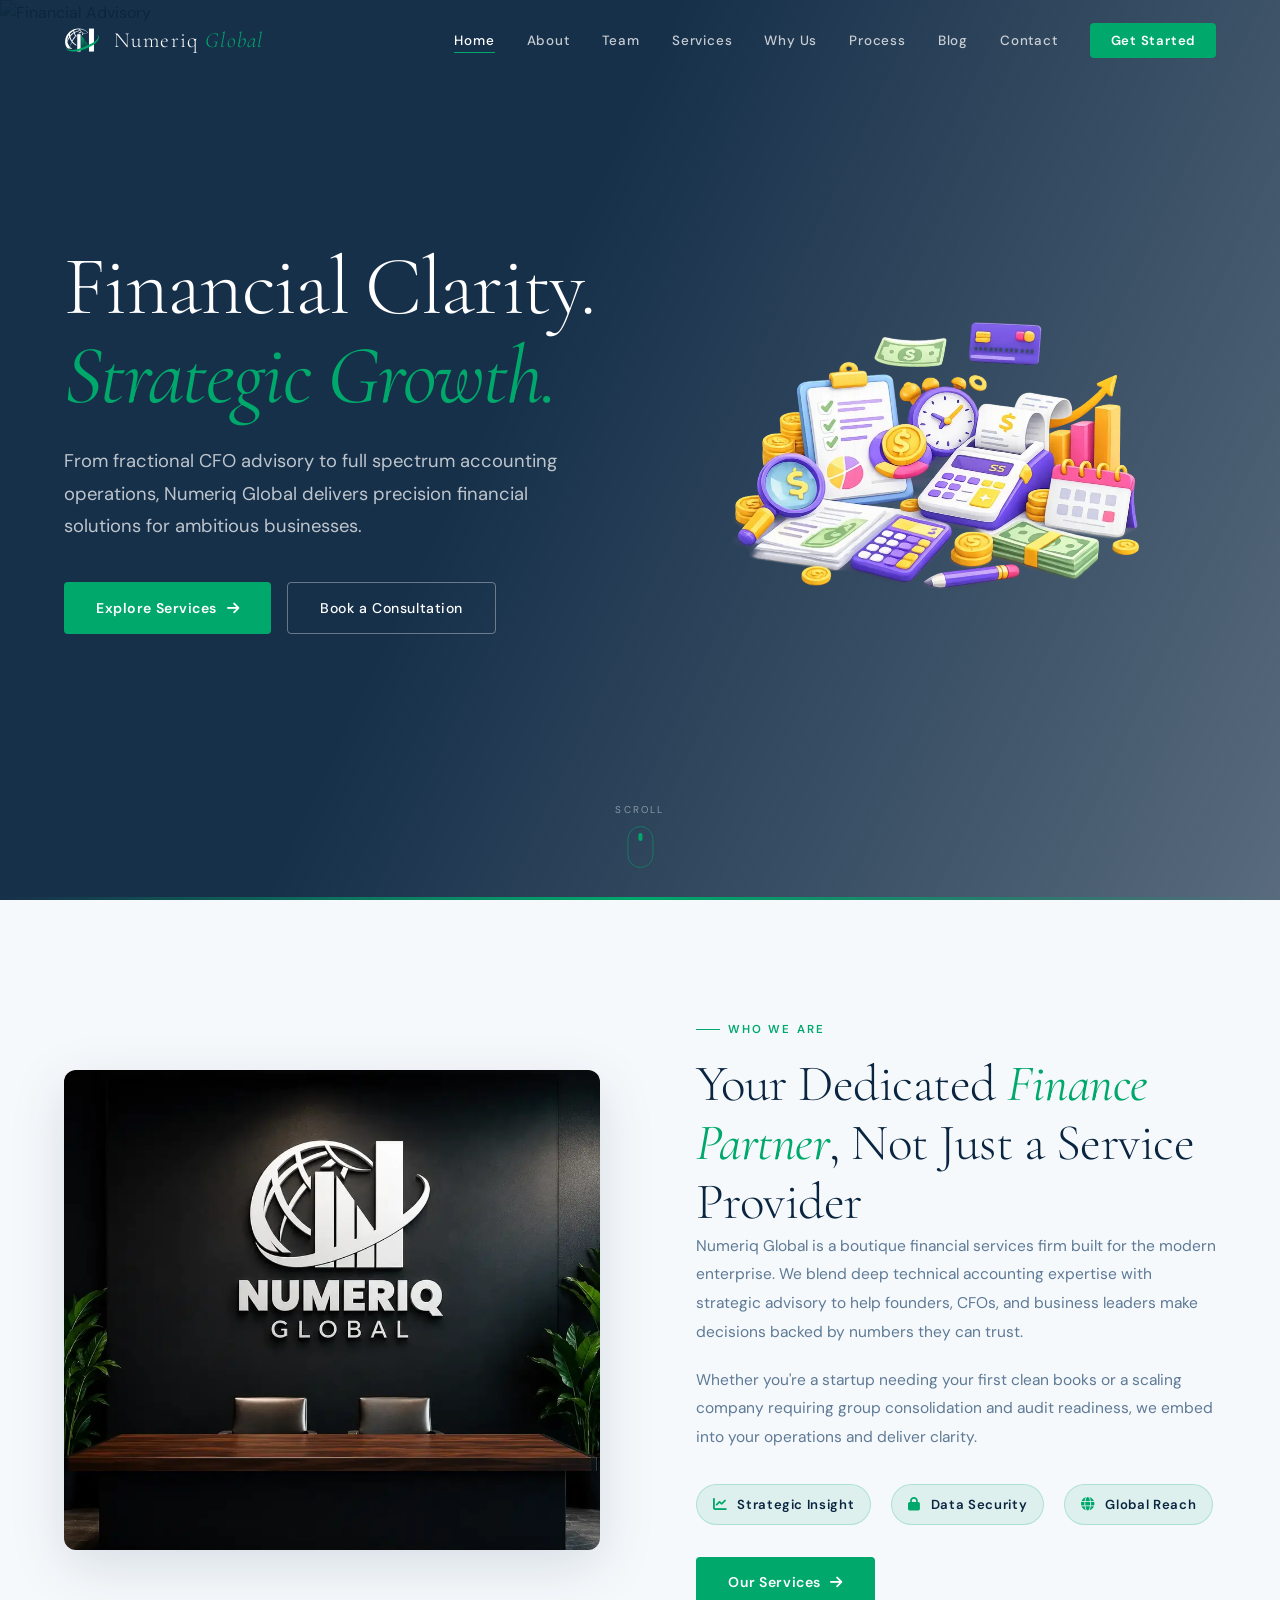
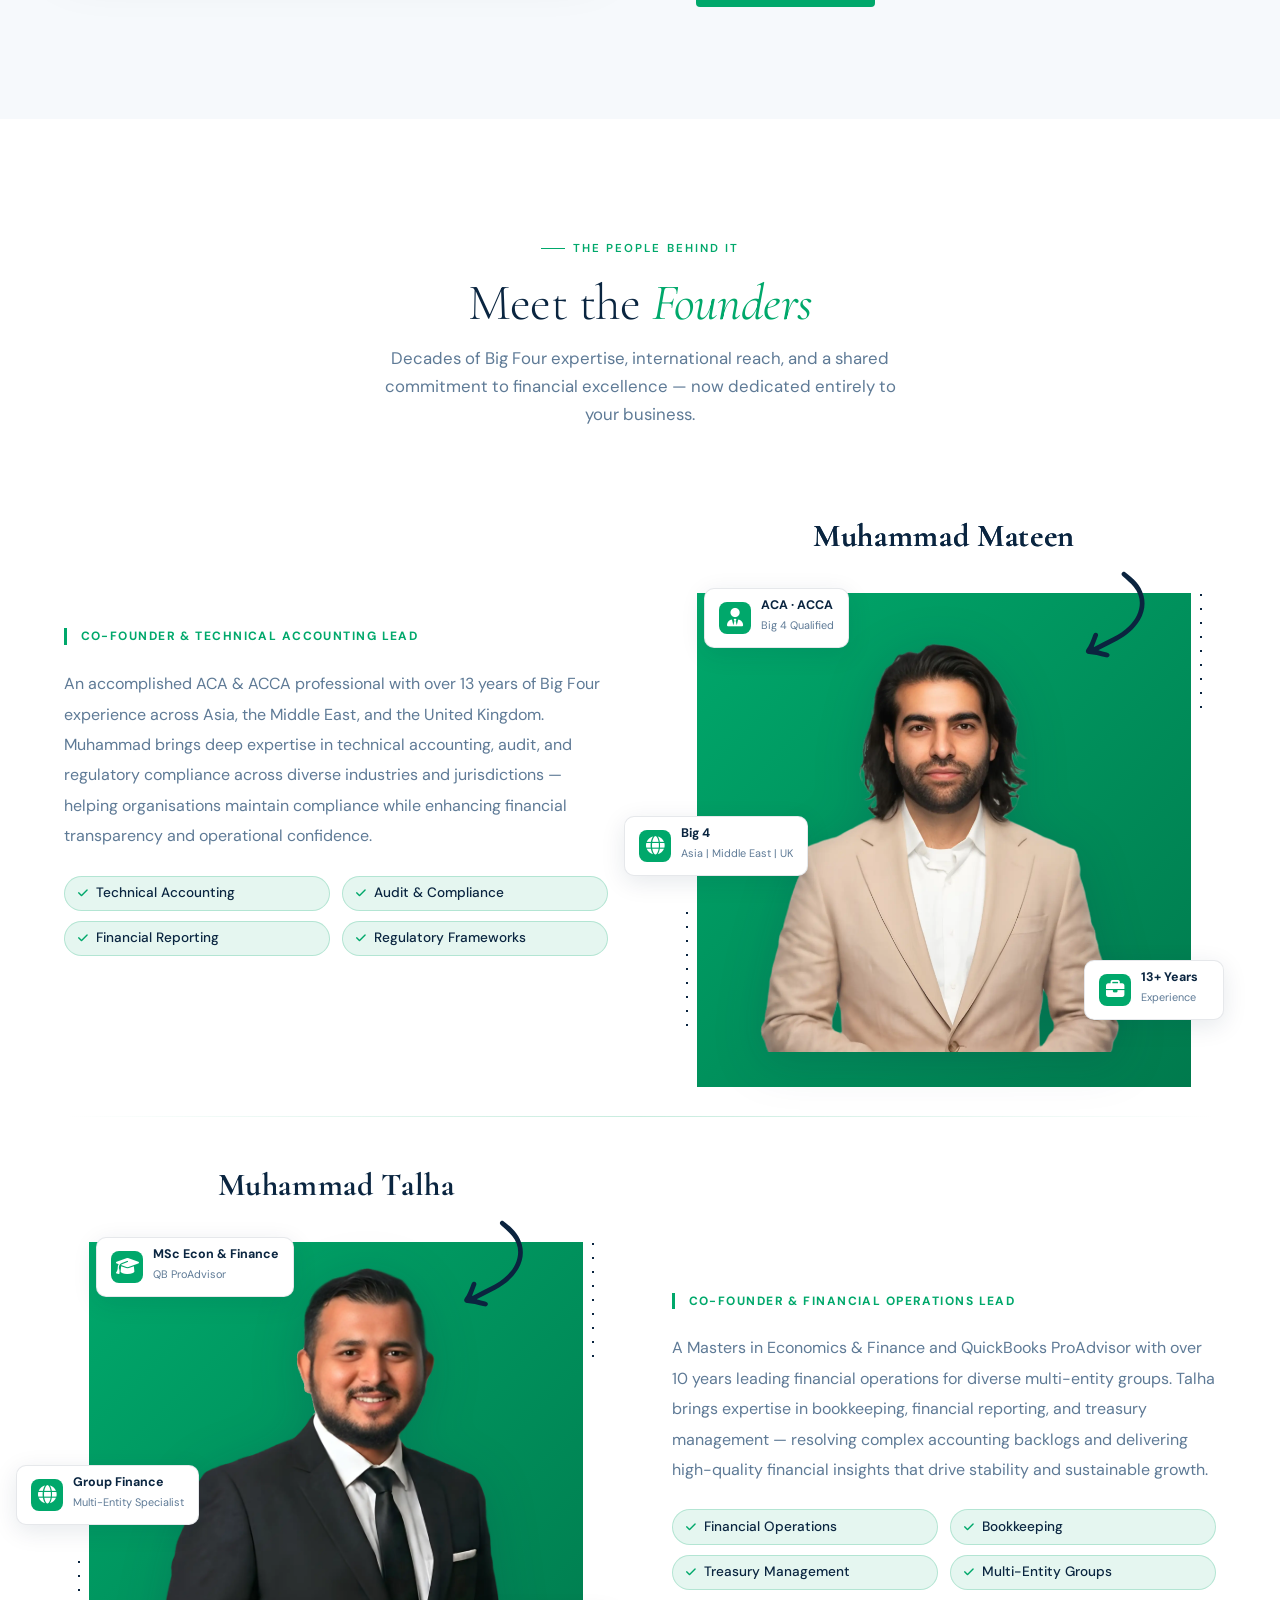
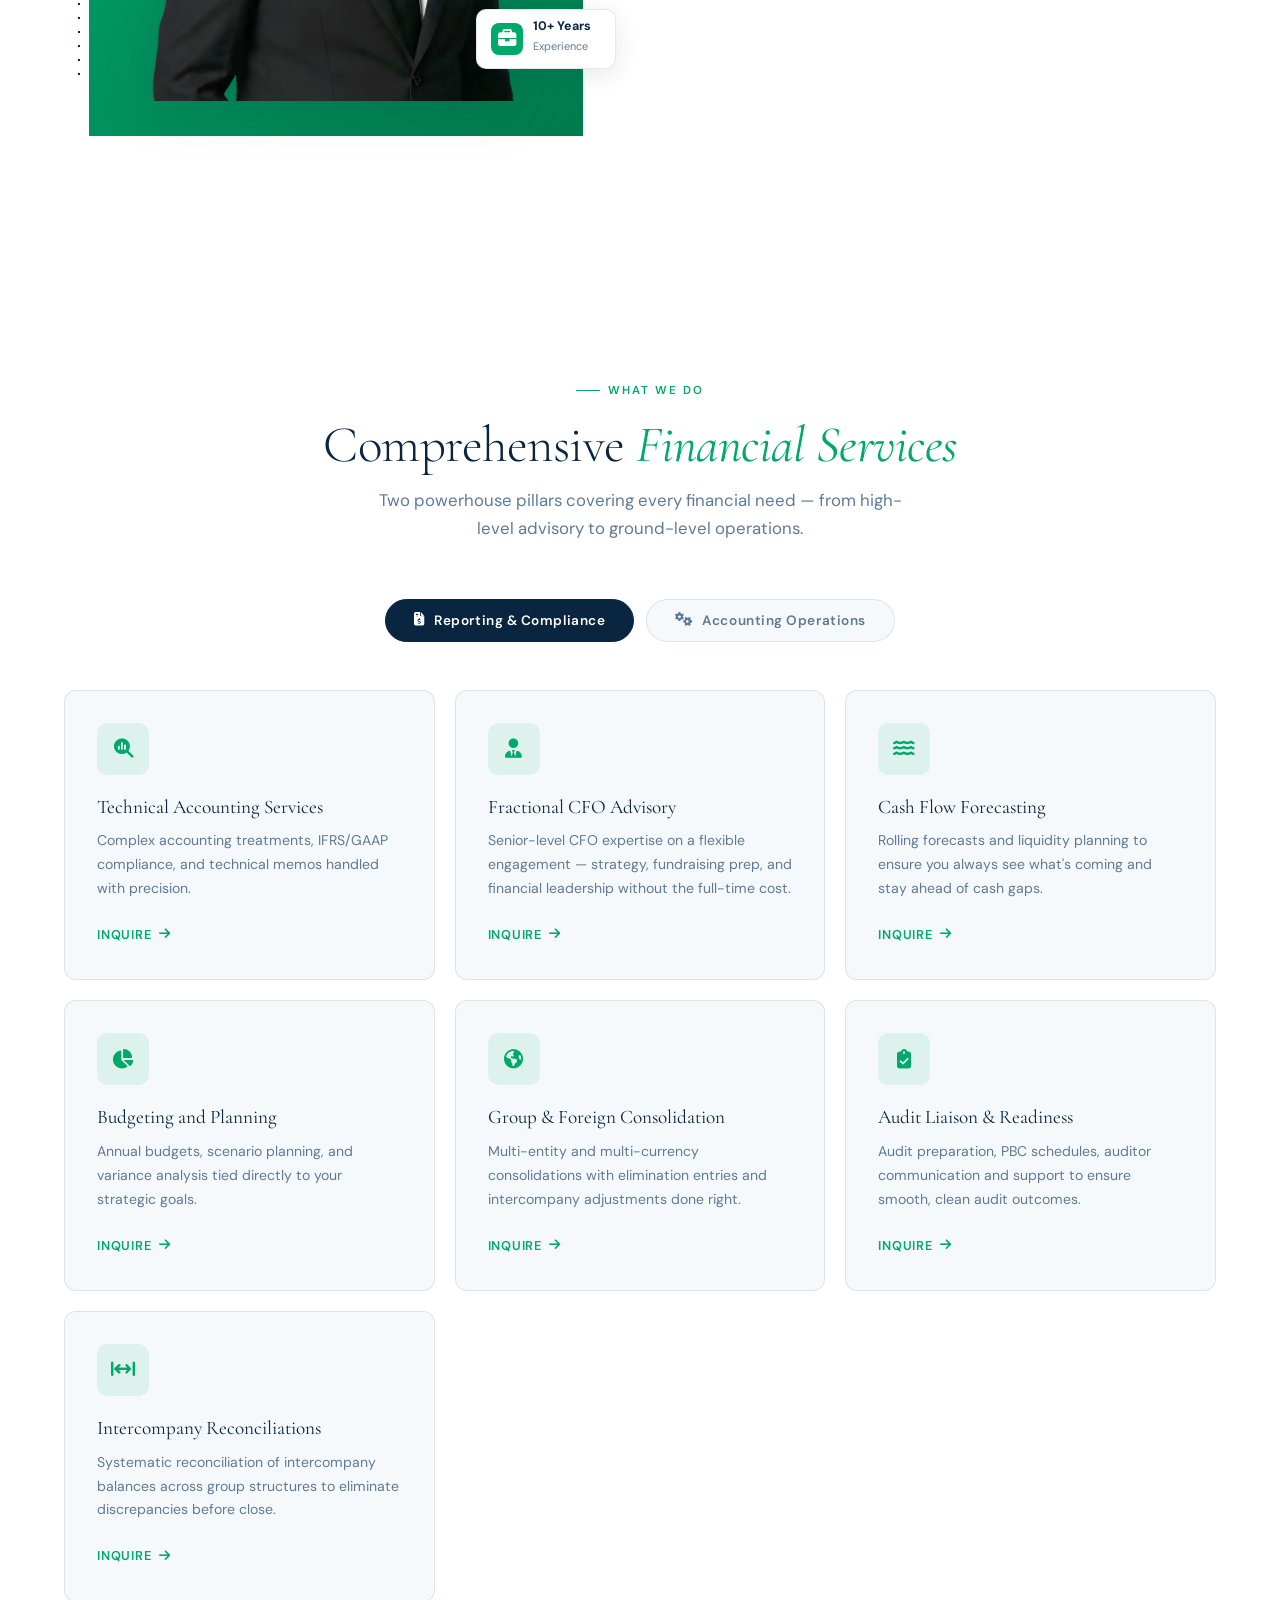
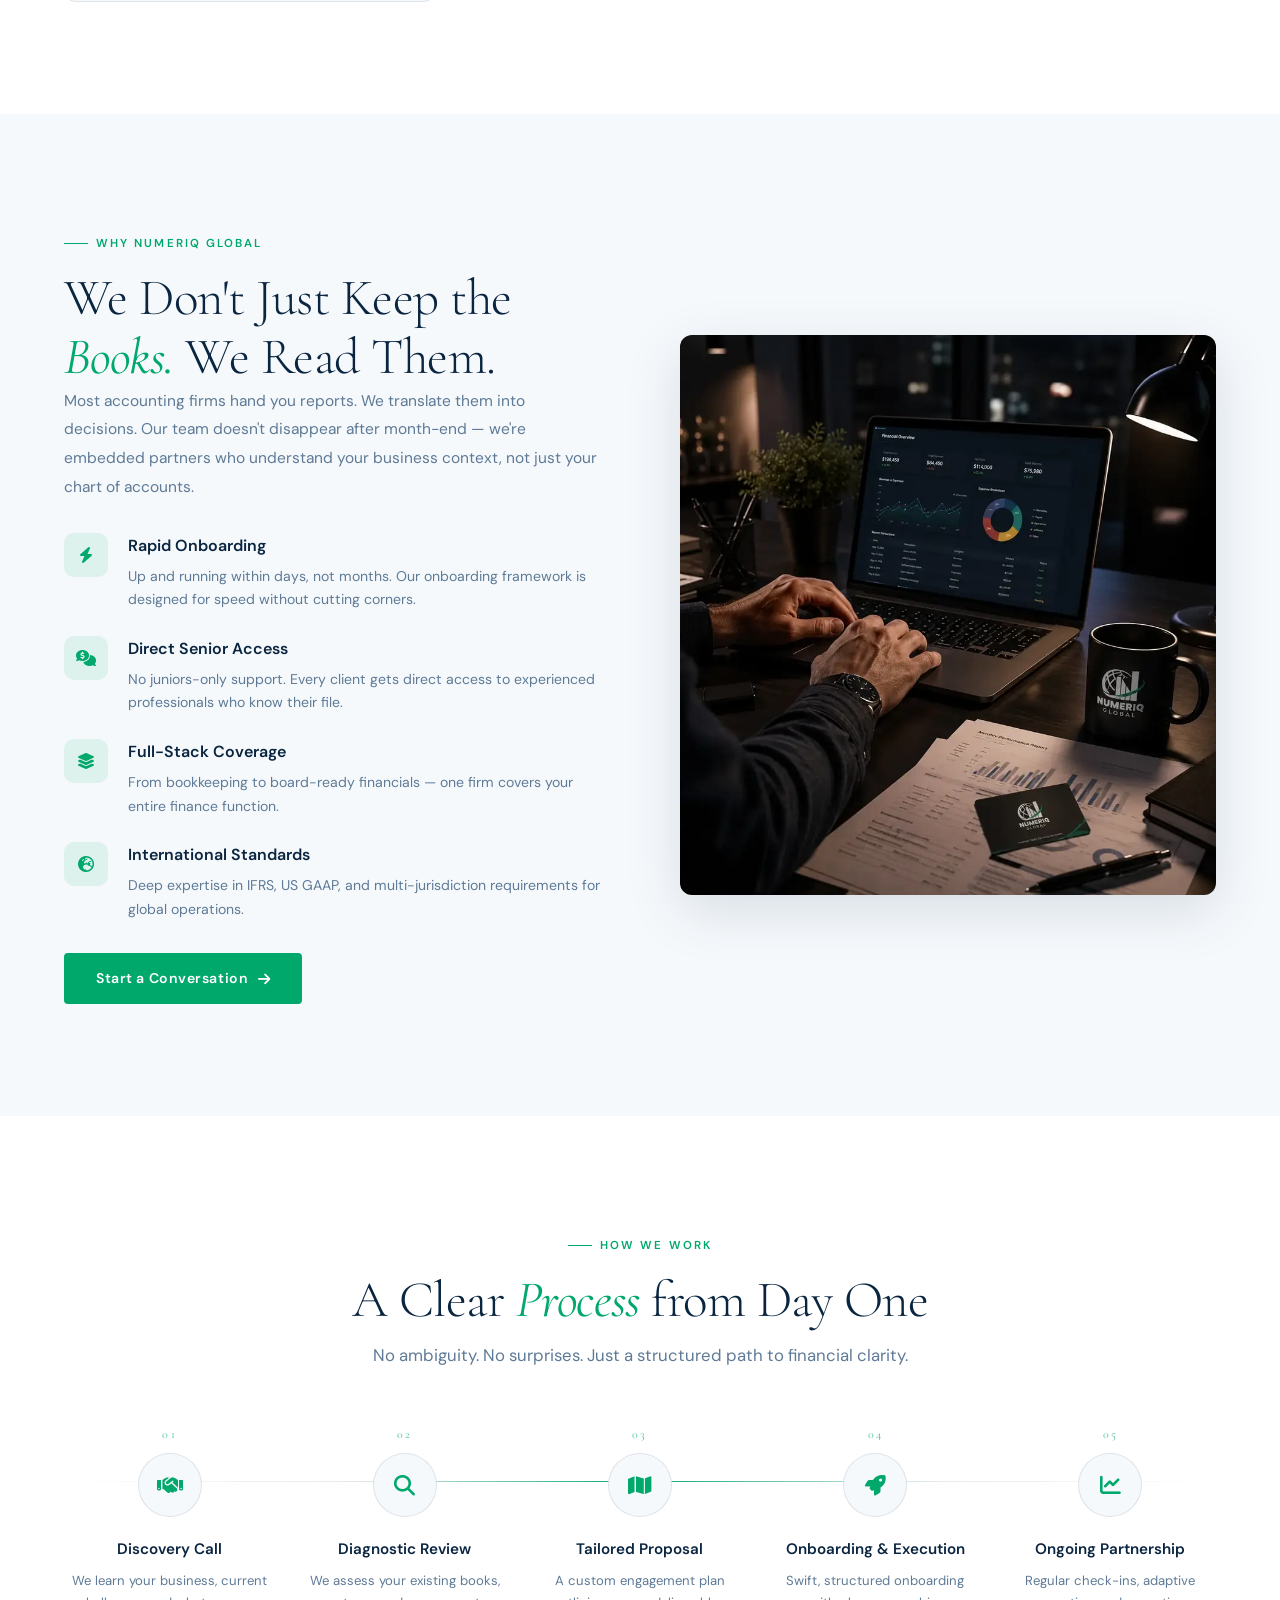
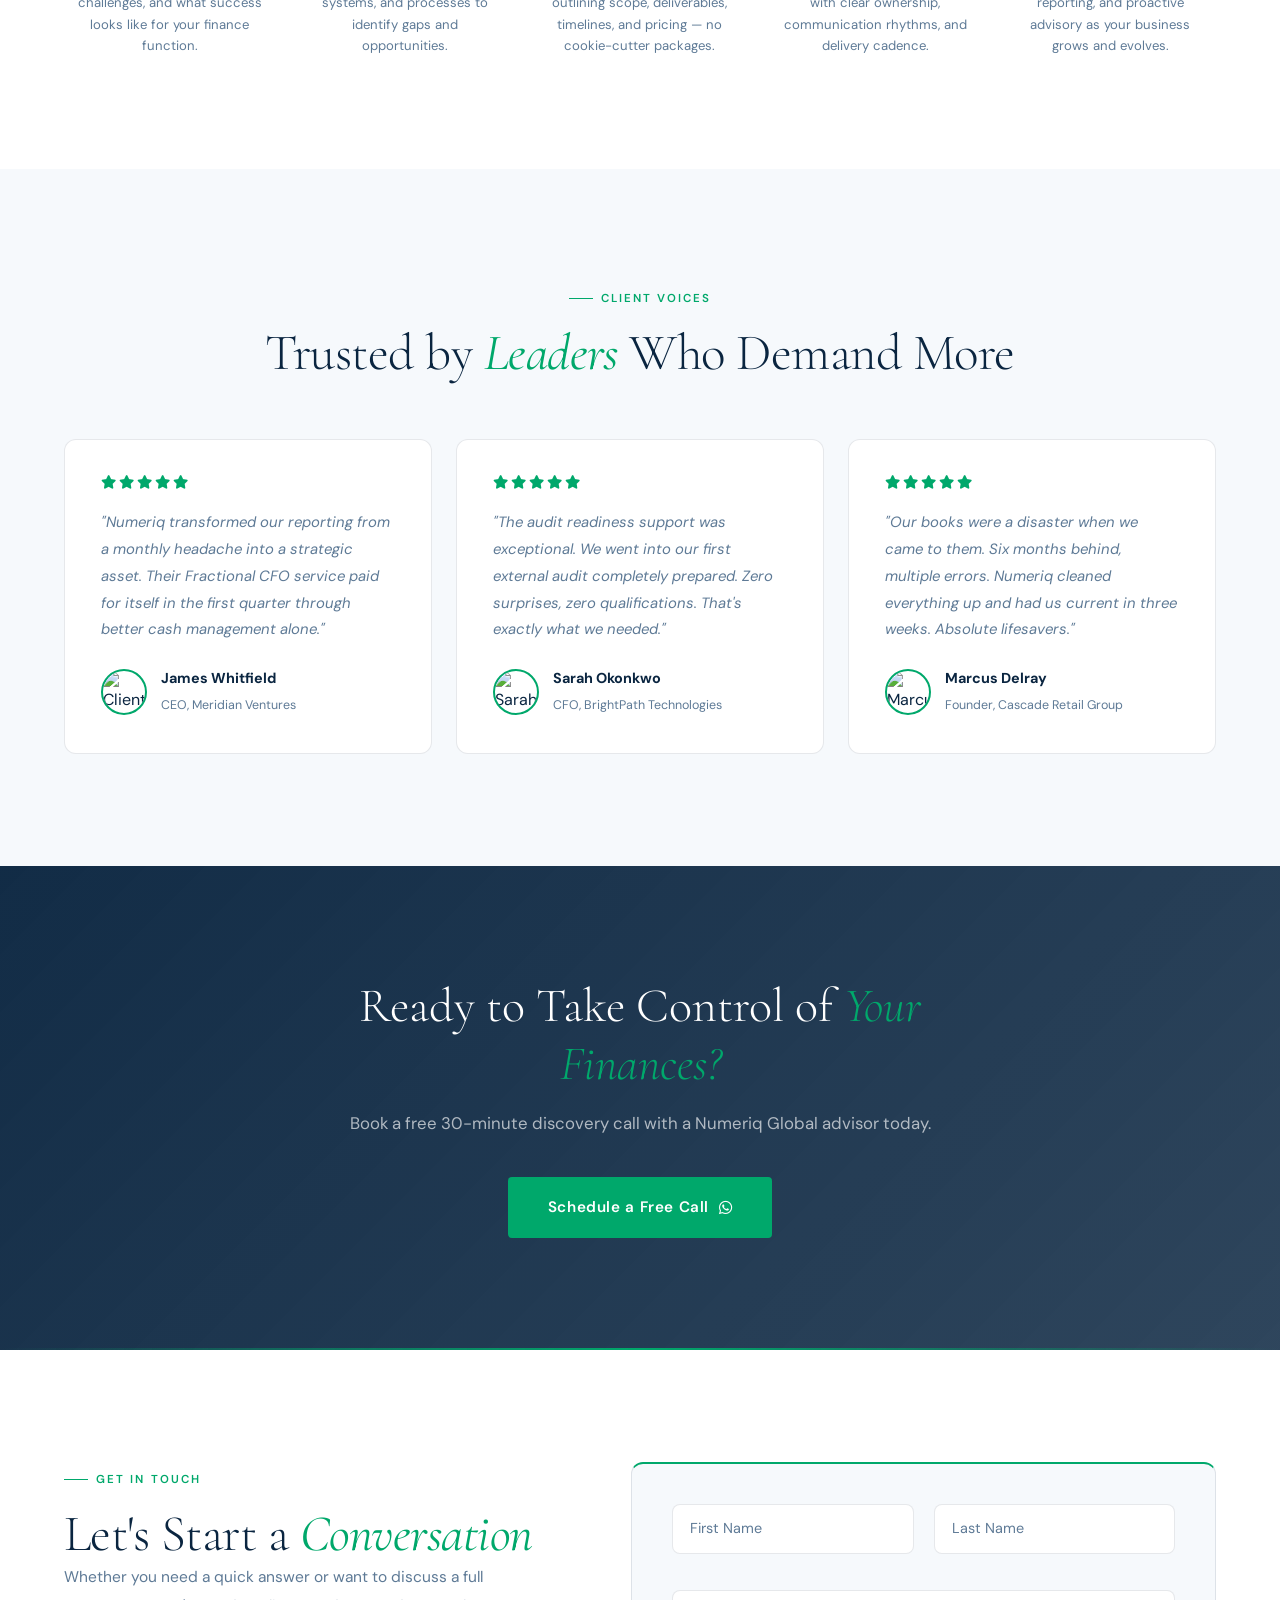
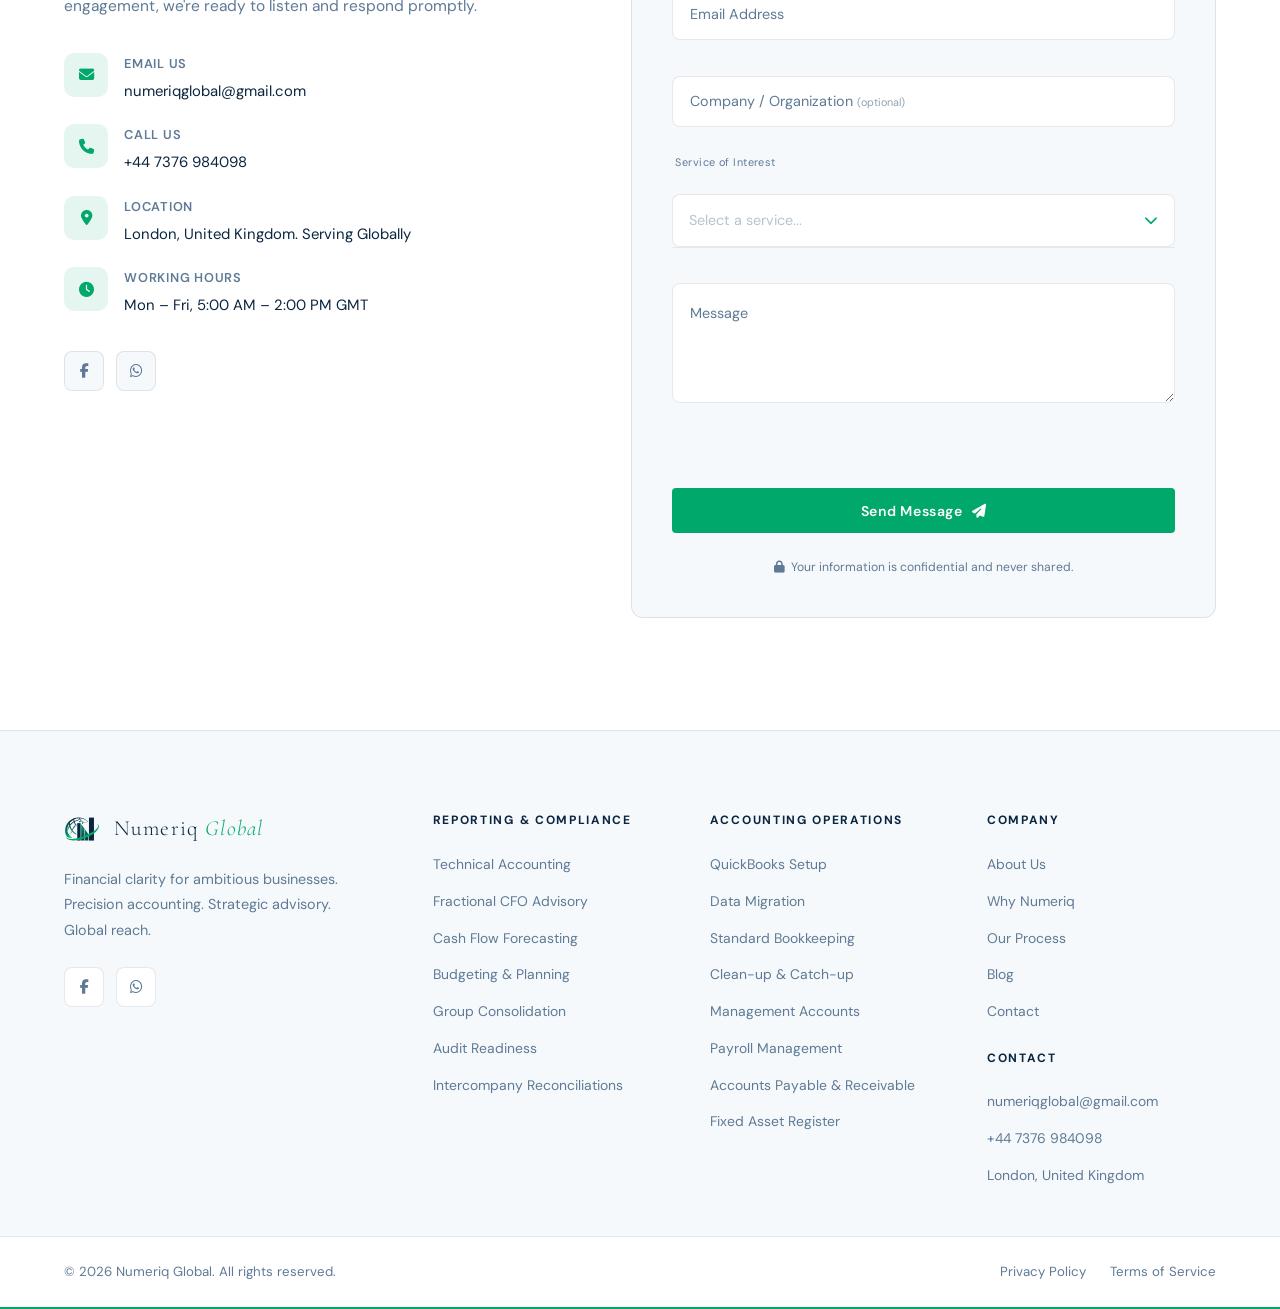
==== commit dbded578: "z" ====
--- a/index.html
+++ b/index.html
@@ -54,9 +54,12 @@
     content="Numeriq Global | Accounting, Bookkeeping & Fractional CFO Services. Logo and brand preview" />
 
   <!-- Favicon / Tab Icon -->
-  <link rel="icon" type="image/svg+xml" href="/images/logo-dark.svg" />
-  <link rel="shortcut icon" href="/images/logo-dark.svg" type="image/svg+xml" />
-  <link rel="apple-touch-icon" href="/images/logo-dark.svg" />
+  <link rel="icon" type="image/png" href="/images/favicon-96x96.png" sizes="96x96" />
+  <link rel="icon" type="image/svg+xml" href="/images/favicon.svg" />
+  <link rel="shortcut icon" href="/images/favicon.ico" />
+  <link rel="apple-touch-icon" sizes="180x180" href="/images/apple-touch-icon.png" />
+  <meta name="apple-mobile-web-app-title" content="Numeriq Global" />
+  <link rel="manifest" href="/images/site.webmanifest" />
 
   <!-- Additional SEO and Verification -->
   <link rel="canonical" href="https://numeriqglobal.org/" />
@@ -126,7 +129,7 @@
         <li><a href="#services" class="nav-link">Services</a></li>
         <li><a href="#why-us" class="nav-link">Why Us</a></li>
         <li><a href="#process" class="nav-link">Process</a></li>
-        <li><a href="/blog" class="nav-link">Blog</a></li>
+        <li><a href="/blog/" class="nav-link">Blog</a></li>
         <li><a href="#contact" class="nav-link">Contact</a></li>
         <li><a href="#contact" class="nav-cta-btn">Get Started</a></li>
       </ul>
@@ -200,15 +203,7 @@
       <div class="about-grid">
         <div class="about-images">
           <div class="img-stack">
-            <img src="https://images.unsplash.com/photo-1600880292203-757bb62b4baf?w=600&auto=format&fit=crop&q=80"
-              loading="lazy" alt="Accounting Team" class="img-main reveal-left" />
-            <!-- <div class="img-badge reveal-left" style="animation-delay:.35s">
-              <i class="fa-solid fa-shield-halved"></i>
-              <div>
-                <strong>Fully Compliant</strong>
-                <span>IFRS &amp; GAAP</span>
-              </div>
-            </div> -->
+            <img src="/images/about-image.webp" loading="lazy" alt="Accounting Team" class="img-main reveal-left" />
           </div>
         </div>
 
@@ -563,15 +558,7 @@
         </div>
 
         <div class="why-visual reveal-right">
-          <img src="https://images.unsplash.com/photo-1551288049-bebda4e38f71?w=700&auto=format&fit=crop&q=80"
-            alt="Financial Data" loading="lazy" class="why-img" />
-          <div class="why-card-float">
-            <i class="fa-solid fa-star"></i>
-            <div>
-              <strong>5.0 Rating</strong>
-              <span>Across all client reviews</span>
-            </div>
-          </div>
+          <img src="/images/why-image.webp" alt="Financial Data" loading="lazy" class="why-img" />
         </div>
       </div>
     </div>
--- a/css/style.min.css
+++ b/css/style.min.css
@@ -1021,36 +1021,6 @@
   box-shadow: var(--shadow-md);
 }
 
-.why-card-float {
-  position: absolute;
-  bottom: 2rem;
-  left: -2rem;
-  background: var(--navy);
-  color: var(--white);
-  padding: 1rem 1.25rem;
-  border-radius: var(--radius);
-  display: flex;
-  align-items: center;
-  gap: .8rem;
-  box-shadow: var(--shadow-md);
-}
-
-.why-card-float i {
-  font-size: 1.5rem;
-  color: var(--green);
-}
-
-.why-card-float strong {
-  display: block;
-  font-size: .9rem;
-  font-weight: 700;
-  color: #fff;
-}
-
-.why-card-float span {
-  font-size: .75rem;
-  color: rgba(255, 255, 255, .65);
-}
 
 /* ─── PROCESS ────────────────────────────── */
 .process {
@@ -1787,11 +1757,6 @@
   .why-visual {
     order: -1;
   }
-
-  .why-card-float {
-    left: 1rem;
-  }
-
   .why-img {
     height: 380px;
   }
@@ -2005,11 +1970,6 @@
     height: 320px;
   }
 
-  .why-card-float {
-    left: 1rem;
-    bottom: 1rem;
-  }
-
   /* ── Process ── */
   .process-steps {
     grid-template-columns: repeat(2, 1fr);
@@ -2146,13 +2106,6 @@
     font-size: 1.1rem;
   }
 
-  /* Why us card float adjust */
-  .why-card-float {
-    left: 50%;
-    transform: translateX(-50%);
-    bottom: -1.25rem;
-    white-space: nowrap;
-  }
 
   /* CTA banner */
   .cta-banner {
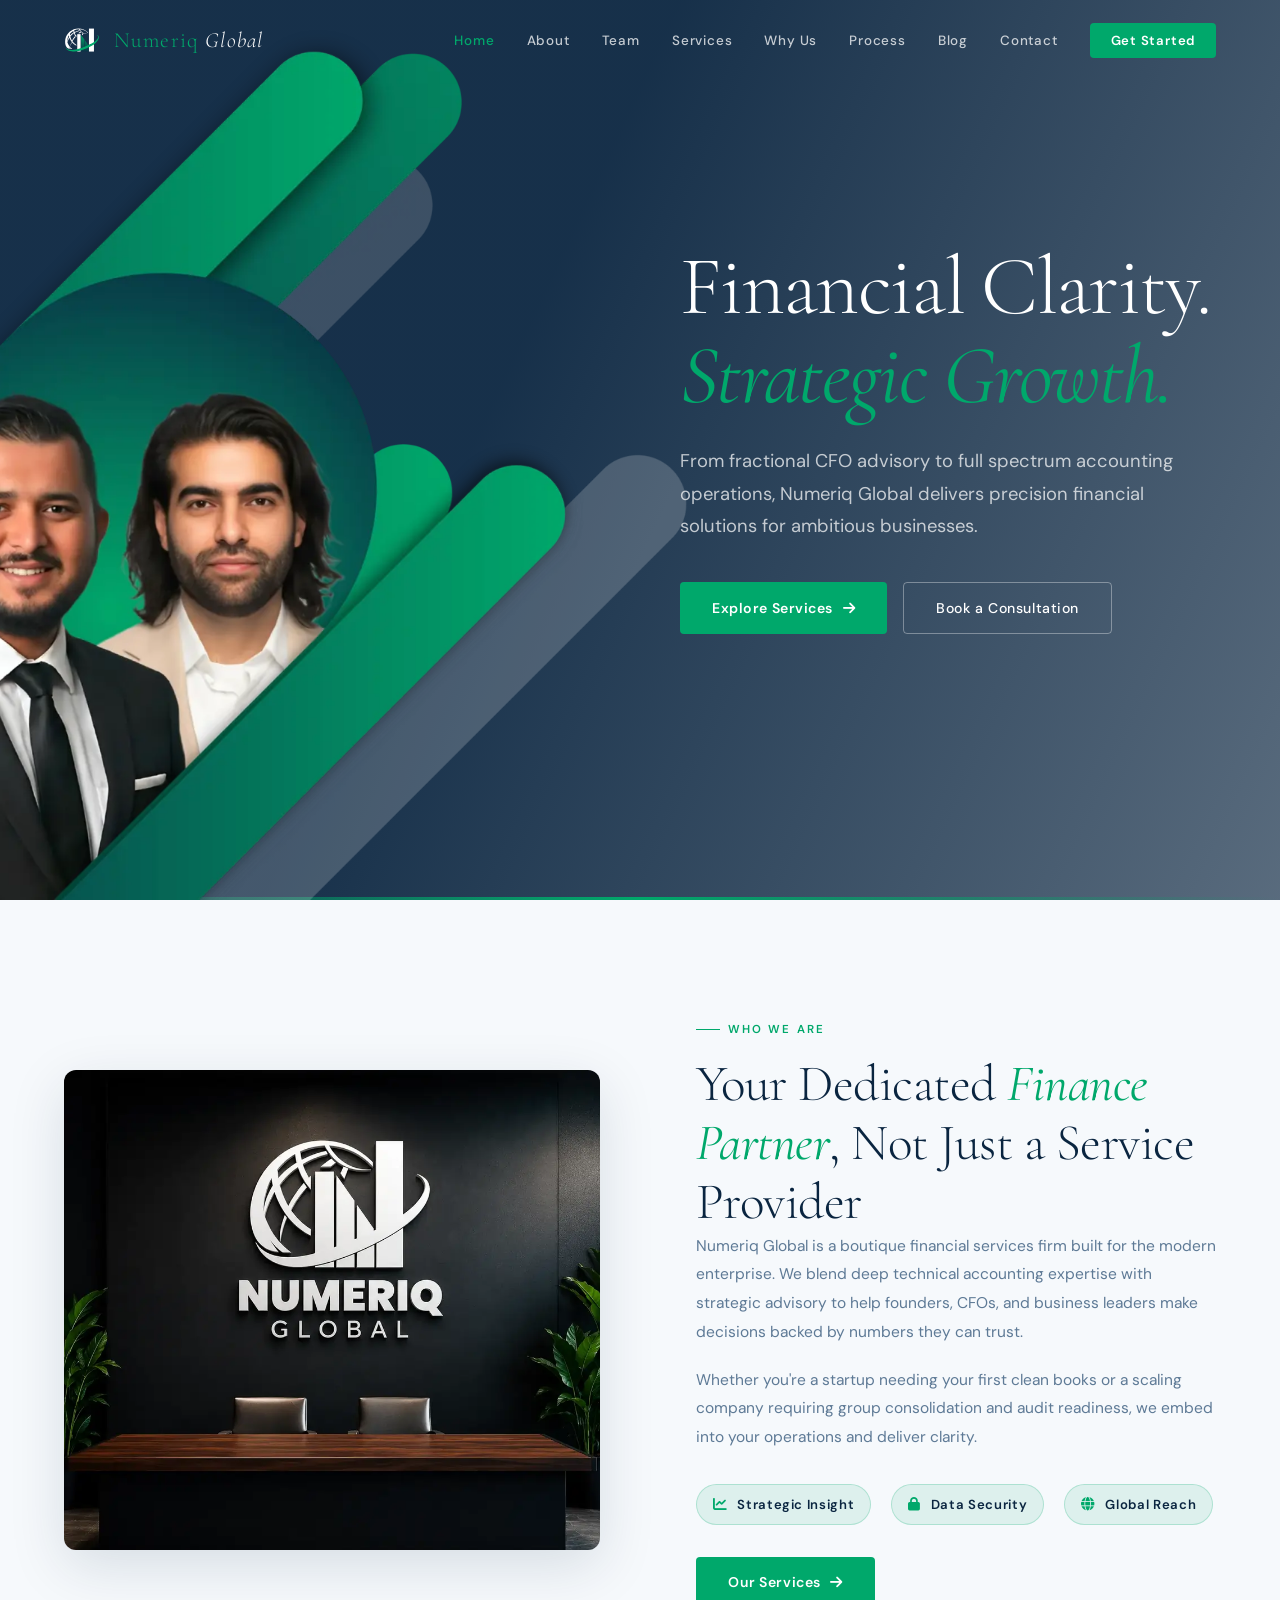
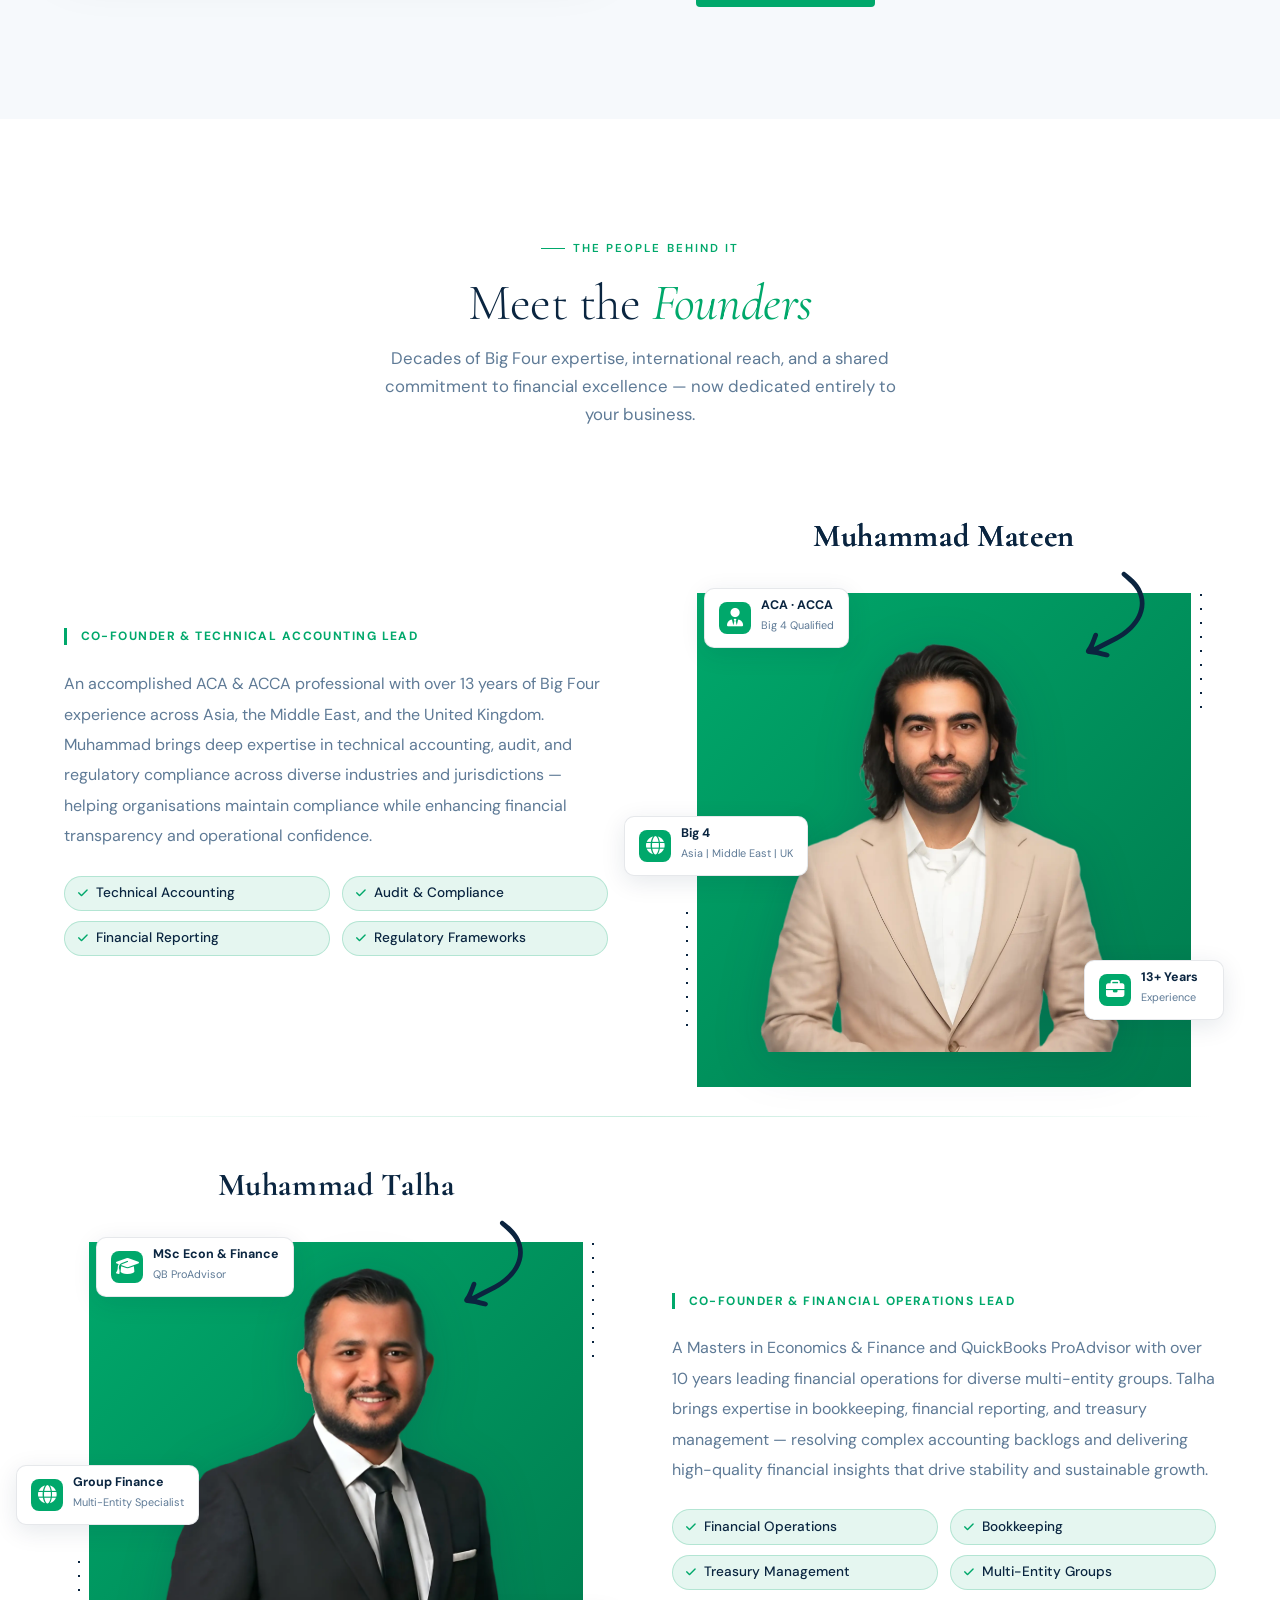
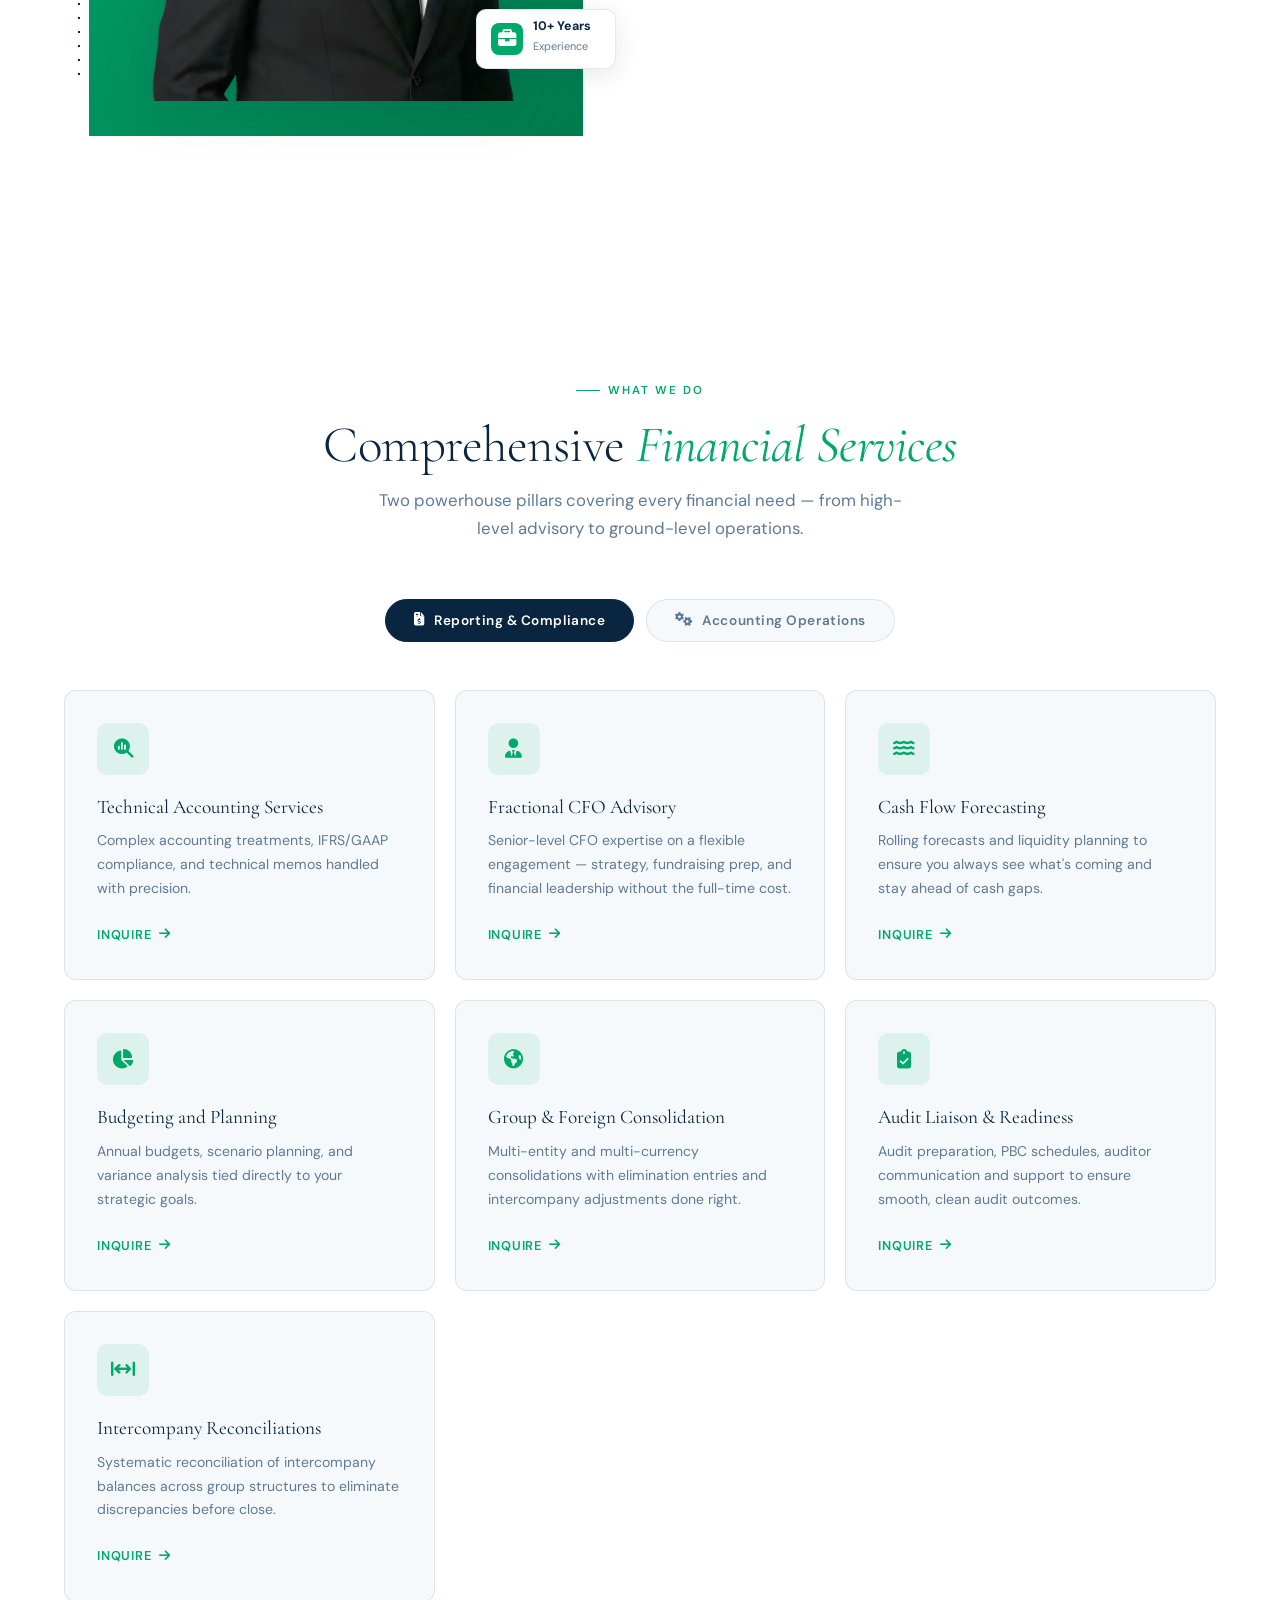
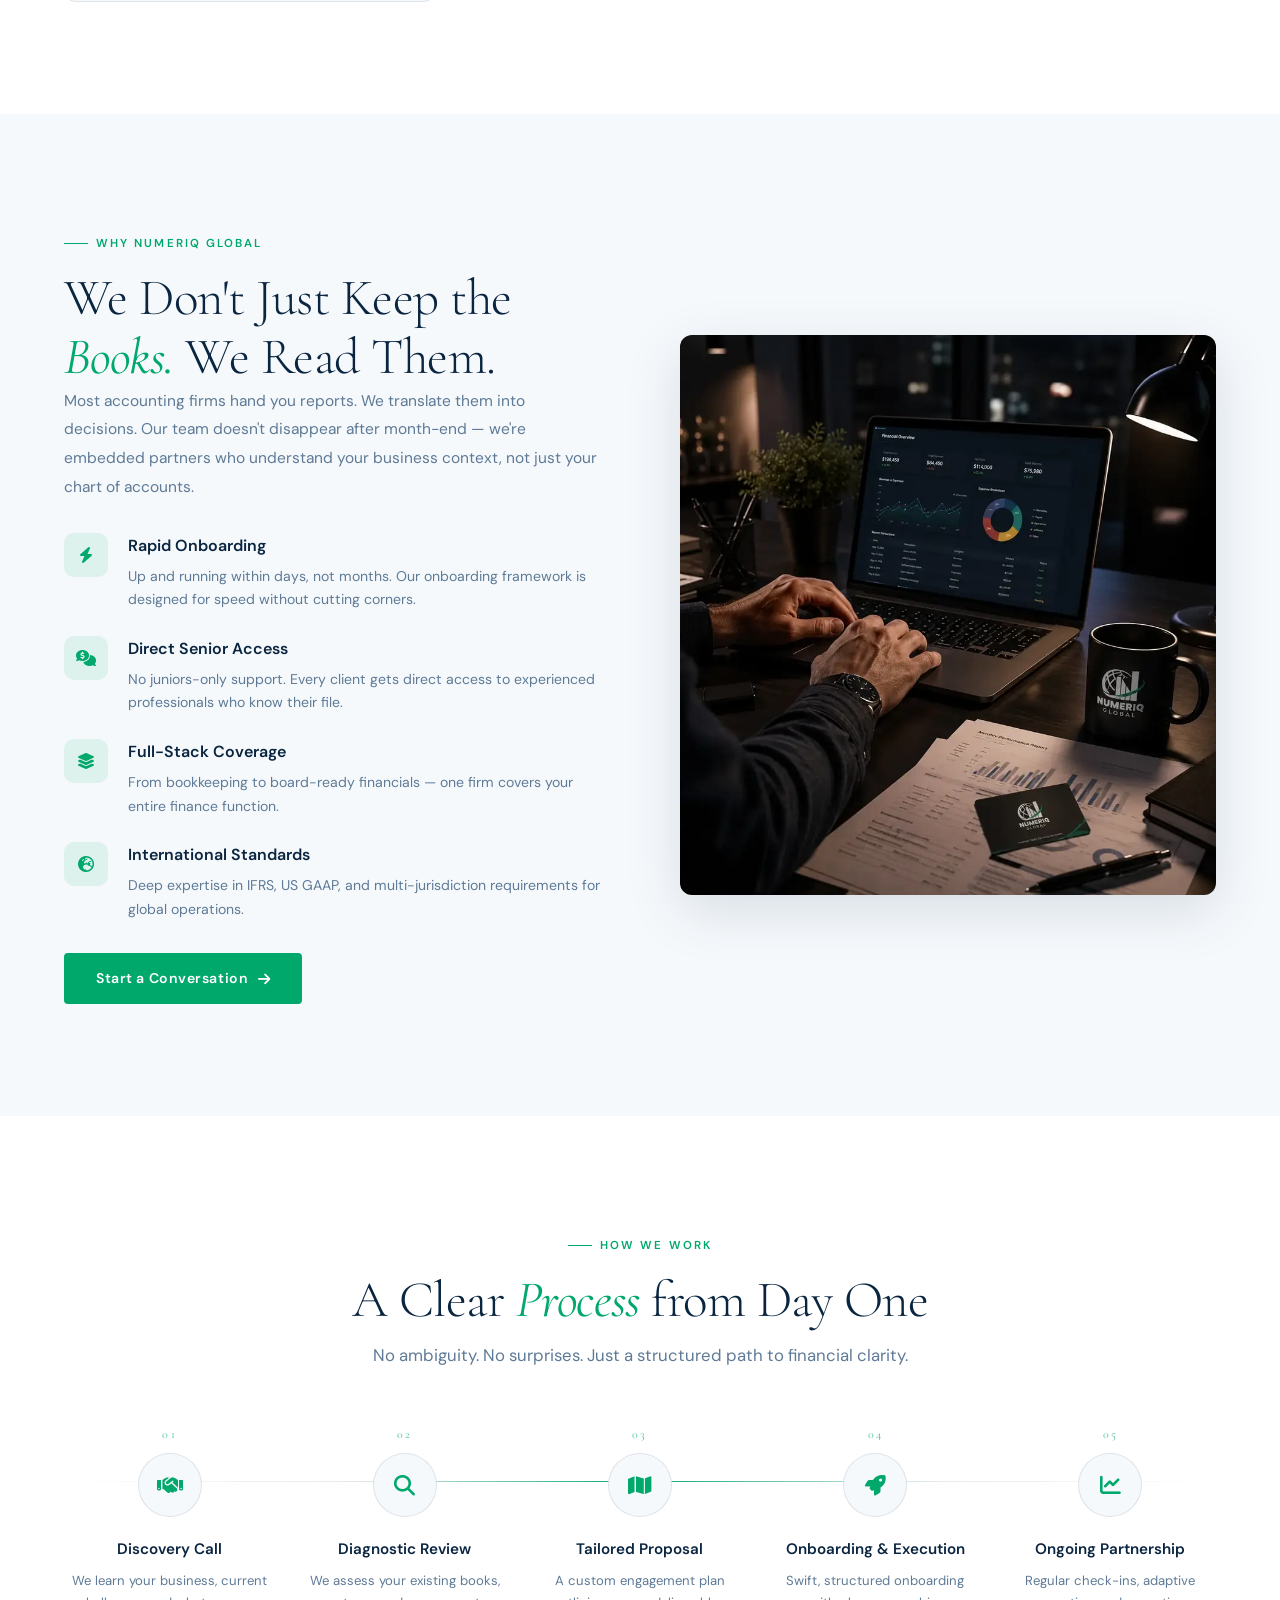
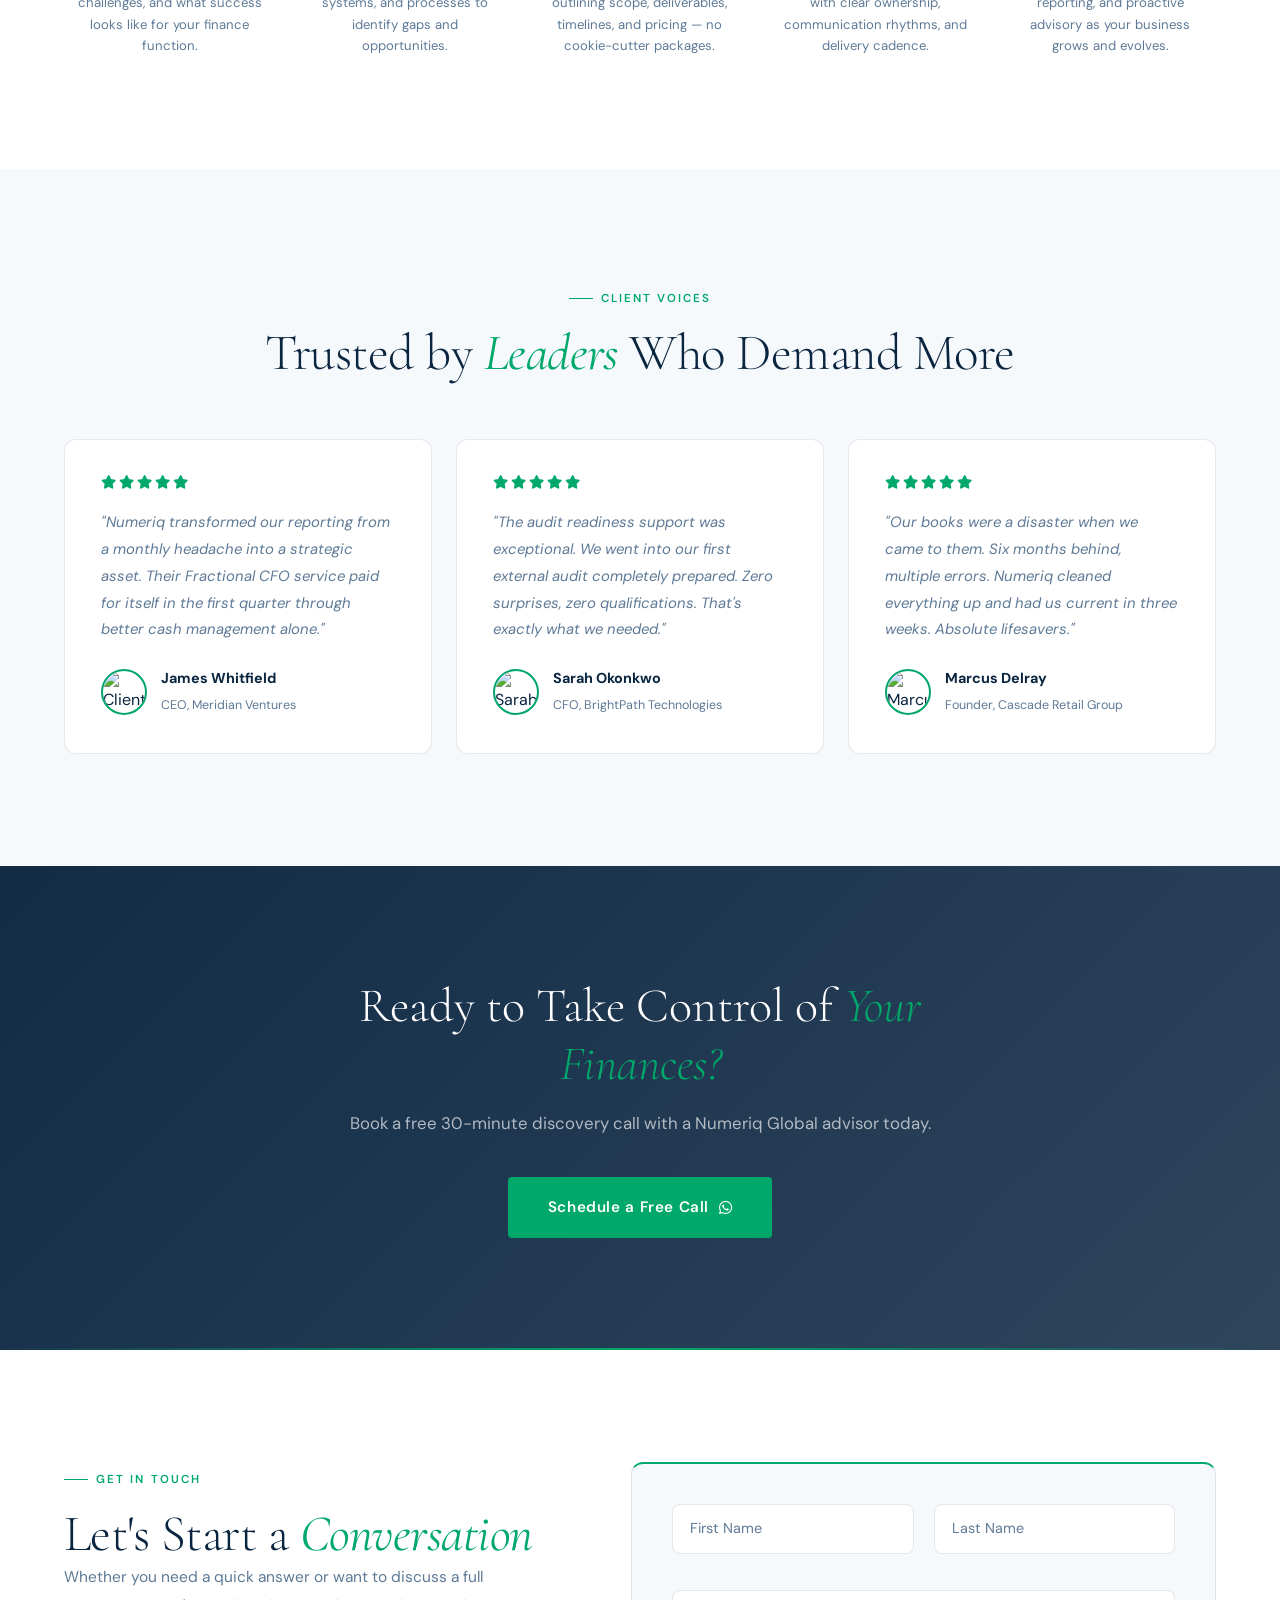
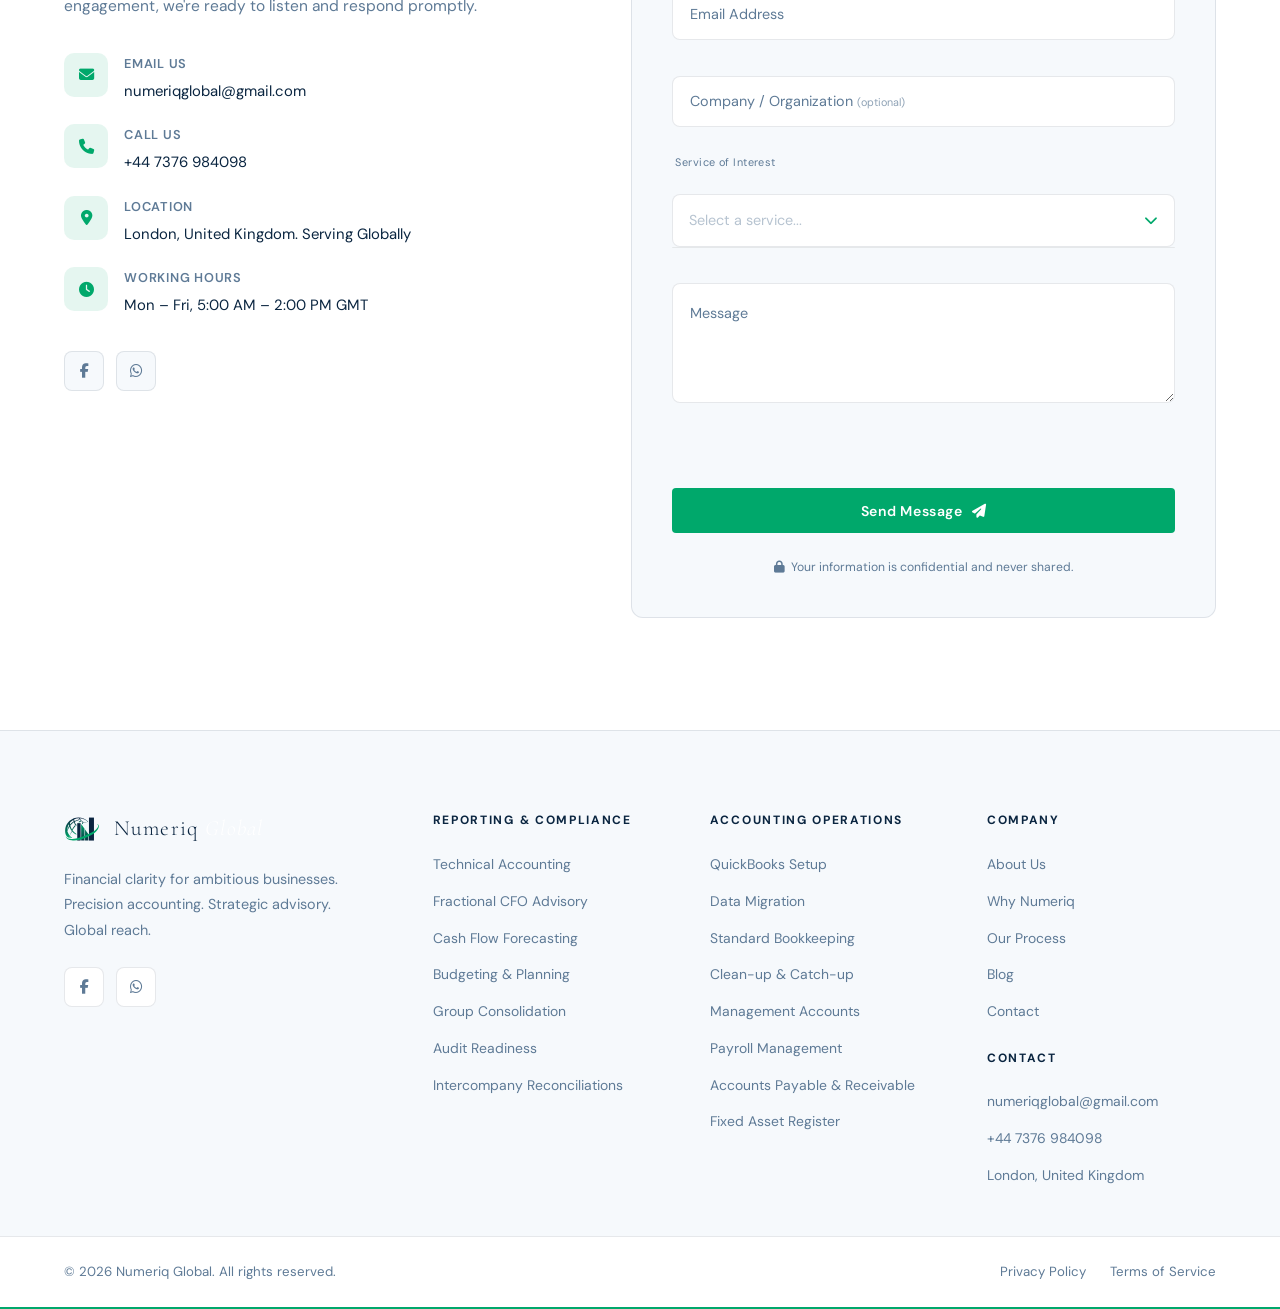
==== commit f6f6a5e5: "many many" ====
--- a/index.html
+++ b/index.html
@@ -14,7 +14,7 @@
   <meta charset="UTF-8" />
   <meta name="viewport" content="width=device-width, initial-scale=1.0" />
 
-  <link rel="preload" as="image" href="/images/heroimg.webp">
+  <link rel="preload" as="image" href="/images/hero-section-img.webp">
 
   <!-- Primary Meta Tags -->
   <meta name="title" content="Numeriq Global | Accounting, Bookkeeping & Fractional CFO Services" />
@@ -147,16 +147,25 @@
        HERO SECTION
   ═══════════════════════════════════════ -->
   <section id="home" class="hero">
+
+    <!-- Dark overlay bg (keeps existing dark theme) -->
     <div class="hero-bg">
-      <img src="https://images.unsplash.com/photo-1554224155-6726b3ff858f?w=1600&auto=format&fit=crop&q=80"
-        alt="Financial Advisory" class="hero-img" />
       <div class="hero-overlay"></div>
     </div>
 
     <!-- Two-column hero inner -->
     <div class="hero-inner">
 
-      <!-- LEFT: text content -->
+      <!-- LEFT: photo + shapes + badge -->
+      <div class="hero-logo-side">
+        <div class="hero-logo-wrap">
+          <!-- Person / brand photo in circle mask -->
+          <img fetchpriority="high" decoding="async" loading="eager" src="images/hero-section-img.webp" alt=""
+            class="hero-logo-img" aria-hidden="true" />
+        </div>
+      </div>
+
+      <!-- RIGHT: text content -->
       <div class="hero-content reveal">
         <h1 class="hero-title">
           Financial Clarity.<br /><em>Strategic Growth.</em>
@@ -174,24 +183,7 @@
         </div>
       </div>
 
-      <!-- RIGHT: decorative logo -->
-      <div class="hero-logo-side">
-        <div class="hero-logo-wrap">
-          <div class="hero-logo-glow"></div>
-          <img fetchpriority="high" decoding="async" loading="eager" src="images/heroimg.webp" alt=""
-            class="hero-logo-img" aria-hidden="true" />
-        </div>
-      </div>
-
     </div><!-- /.hero-inner -->
-
-    <!-- Scroll indicator — sibling of hero-inner, pinned to bottom -->
-    <div class="scroll-indicator">
-      <span class="scroll-label">Scroll</span>
-      <div class="scroll-box">
-        <div class="scroll-dot"></div>
-      </div>
-    </div>
 
   </section>
 
--- a/css/style.min.css
+++ b/css/style.min.css
@@ -301,11 +301,11 @@
 
 #navbar:not(.scrolled) .nav-link:hover,
 #navbar:not(.scrolled) .nav-link.active {
-  color: #fff;
+  color: var(--green);
 }
 
 #navbar:not(.scrolled) .logo-text {
-  color: #fff;
+  color: var(--green);
 }
 
 #navbar:not(.scrolled) .hamburger span {
@@ -326,11 +326,19 @@
 
 #navbar.scrolled .nav-link:hover,
 #navbar.scrolled .nav-link.active {
-  color: var(--navy);
+  color: var(--green);
 }
 
 #navbar.scrolled .logo-text {
   color: var(--navy);
+}
+
+#navbar.scrolled .logo-text em {
+  color: var(--green);
+}
+
+#navbar.menu-open:not(.scrolled) .logo-text em {
+  color: var(--green);
 }
 
 #navbar.scrolled .hamburger span {
@@ -395,7 +403,7 @@
 
 .logo-text em {
   font-style: italic;
-  color: var(--green);
+  color: var(--white);
 }
 
 .nav-links {
@@ -412,21 +420,6 @@
   position: relative;
 }
 
-.nav-link::after {
-  content: '';
-  position: absolute;
-  bottom: -4px;
-  left: 0;
-  width: 0;
-  height: 1px;
-  background: var(--green);
-  transition: width .3s;
-}
-
-.nav-link:hover::after,
-.nav-link.active::after {
-  width: 100%;
-}
 
 .nav-cta-btn {
   font-size: .82rem;
@@ -532,7 +525,7 @@
   object-fit: cover;
   object-position: center;
   position: fixed;
-  z-index:-999;
+  z-index: -999;
   transform: scale(1.05);
   animation: heroZoom 12s ease forwards;
 }
@@ -1394,7 +1387,7 @@
   font-size: .9rem;
   outline: none;
   width: 100%;
-  transition: all .45s ease ;
+  transition: all .45s ease;
   -webkit-appearance: none;
 }
 
@@ -1413,7 +1406,7 @@
 .form-group.floating input:focus,
 .form-group.floating textarea:focus {
   border-color: var(--green);
-    background: var(--bg-2);
+  background: var(--bg-2);
 }
 
 /* The floating label */
@@ -1453,7 +1446,7 @@
 .form-group.floating textarea:not(:placeholder-shown)~.float-label {
   top: .4rem;
   font-size: .68rem;
-  
+
   color: var(--green);
   letter-spacing: .04em;
 }
@@ -1725,78 +1718,18 @@
 /* ── Tablet landscape (≤ 1024px) ─────────── */
 @media (max-width: 1024px) {
 
-  .about-grid,
-  .why-grid {
-    grid-template-columns: 1fr;
-    gap: 3rem;
-  }
-
-  .contact-grid {
-    display: grid;
-    grid-template-columns: repeat(auto-fit, minmax(300px, 1fr));
-    gap: 1.5rem;
-  }
-
-  /* Prevent contact info text from overflowing */
-  .contact-info,
-  .contact-item a,
-  .contact-item span {
-    overflow-wrap: break-word;
-    word-break: break-word;
-    max-width: 100%;
-  }
-
-  .about-content {
-    padding-left: 0;
-  }
-
-  .img-accent {
-    right: 0;
-  }
-
-  .why-visual {
-    order: -1;
-  }
-  .why-img {
-    height: 380px;
-  }
-
-  .process-steps {
-    grid-template-columns: repeat(3, 1fr);
-  }
-
-  .process-line {
-    display: none;
-  }
-
-  .footer-grid {
-    grid-template-columns: 1fr 1fr;
-    gap: 2.5rem;
-  }
-
-  .footer-brand {
-    grid-column: 1 / -1;
-  }
-
-  .testimonials-track {
-    grid-template-columns: 1fr;
-    max-width: 600px;
-    margin: 0 auto;
-  }
-}
-
-
-/* ── Tablet portrait / large mobile (≤ 768px) */
-@media (max-width: 768px) {
-
-  /* Sections */
-  .section {
-    padding: 3rem 0;
-  }
-
-  /* ── Hamburger visible ── */
   .hamburger {
     display: flex;
+  }
+
+  /* Keep logo and hamburger above everything */
+  .nav-container {
+    position: relative;
+    z-index: 1080;
+  }
+
+  #navbar {
+    z-index: 1075;
   }
 
   /* ── Nav links: sit above the circle overlay ── */
@@ -1809,7 +1742,7 @@
     flex-direction: column;
     align-items: flex-start;
     justify-content: center;
-    padding: 6rem 2.5rem 3rem;
+    padding: 12rem 2.5rem 3rem;
     gap: 0;
     z-index: 1070;
     pointer-events: none;
@@ -1909,14 +1842,87 @@
     border-radius: 4px;
   }
 
-  /* Keep logo and hamburger above everything */
-  .nav-container {
-    position: relative;
-    z-index: 1080;
-  }
-
-  #navbar {
-    z-index: 1075;
+  .about-grid,
+  .why-grid {
+    grid-template-columns: 1fr;
+    gap: 3rem;
+  }
+
+  .contact-grid {
+    display: grid;
+    grid-template-columns: repeat(auto-fit, minmax(260px, 1fr));
+    gap: 1.5rem;
+  }
+
+  /* Prevent contact info text from overflowing */
+  .contact-info,
+  .contact-item a,
+  .contact-item span {
+    overflow-wrap: break-word;
+    word-break: break-word;
+    max-width: 100%;
+  }
+
+  .about-content {
+    padding-left: 0;
+  }
+
+  .img-accent {
+    right: 0;
+  }
+
+  .why-visual {
+    order: -1;
+  }
+
+  .why-img {
+    height: 380px;
+  }
+
+  .process-steps {
+    grid-template-columns: repeat(3, 1fr);
+  }
+
+  .process-line {
+    display: none;
+  }
+
+  .footer-grid {
+    grid-template-columns: 1fr 1fr;
+    gap: 2.5rem;
+  }
+
+  .footer-brand {
+    grid-column: 1 / -1;
+  }
+
+  .testimonials-track {
+    grid-template-columns: 1fr;
+    max-width: 600px;
+    margin: 0 auto;
+  }
+}
+
+
+/* ── Tablet portrait / large mobile (≤ 768px) */
+@media (max-width: 768px) {
+
+  .nav-links {
+    padding: 10.5rem 1.5rem 2.5rem;
+  }
+
+  .hero-actions .btn-ghost {
+    background: rgba(255, 255, 255, 0.08);
+    backdrop-filter: blur(12px);
+    -webkit-backdrop-filter: blur(12px);
+    border: 1px solid rgba(255, 255, 255, 0.18);
+    box-shadow: 0 4px 24px rgba(0, 0, 0, 0.15), inset 0 1px 0 rgba(255, 255, 255, 0.12);
+    color: #fff;
+  }
+
+  /* Sections */
+  .section {
+    padding: 3rem 0;
   }
 
   /* ── Hero ── */
@@ -2021,6 +2027,10 @@
     font-size: 15px;
   }
 
+  .nav-links {
+    padding: 8.5rem 1.5rem 2.5rem;
+  }
+
   .container {
     padding: 0 1.25rem;
   }
@@ -2165,9 +2175,10 @@
 /* ── Very small (≤ 360px) ────────────────── */
 @media (max-width: 360px) {
 
-  .f-badge--l{
+  .f-badge--l {
     bottom: 4rem;
   }
+
   html {
     font-size: 14px;
   }
@@ -2460,14 +2471,4 @@
 
 .dropdown-option:nth-child(18) {
   animation-delay: 0.36s;
-}
-
-
-
-
-
-
-
-
-
-
+}
--- a/css/hero-logo.css
+++ b/css/hero-logo.css
@@ -1,8 +1,10 @@
 /* ══════════════════════════════════════════════
-   HERO — TWO-COLUMN LAYOUT + RIGHT SIDE LOGO
-   Append this block to the end of style.css
+   HERO — REDESIGNED (Reference layout)
+   Dark bg · circle photo · diagonal shape blobs
+   · floating badge · social row
 ══════════════════════════════════════════════ */
 
+/* ── Core hero layout ───────────────────── */
 .hero-inner {
   position: relative;
   z-index: 2;
@@ -13,144 +15,160 @@
   display: grid;
   grid-template-columns: 1fr 1fr;
   align-items: center;
-  gap: 4rem;
-  min-height: 100dvh;
+  gap: 5rem;
+  height: 100vh;
   box-sizing: border-box;
-  overflow: hidden;
 }
 
+/* ── Text content (right column) ────────── */
 .hero-content {
   padding: 0;
   display: flex;
   flex-direction: column;
   justify-content: center;
+  gap: 0;
 }
 
+
+/* ══ LEFT SIDE — PHOTO COLUMN ═══════════ */
 .hero-logo-side {
   display: flex;
   align-items: center;
   justify-content: center;
+  position: static;
 }
 
 .hero-logo-wrap {
-  position: relative;
-  display: flex;
-  align-items: center;
-  justify-content: center;
-  width: 100%;
-  max-width: 660px;
-}
-
-@keyframes glowPulse {
-
-  0%,
-  100% {
-    opacity: 0.7;
-    transform: scale(1);
-  }
-
-  50% {
-    opacity: 1;
-    transform: scale(1.06);
-  }
+  position: absolute;
+  left: 0;
+  top: 0;
+  bottom: 0;
+  width: 50%;
+  /* takes up the left column */
+  overflow: visible;
 }
 
 
+/* ── CIRCLE PHOTO ───────────────────────── */
 .hero-logo-img {
-  position: relative;
-  z-index: 1;
-  width: 100%;
-  max-width: 820px;
-  height: auto;
-  mix-blend-mode: screen;
+  position: absolute;
+  bottom: 0;
+  left: 40%;
+  transform: translateX(-50%);
+  height: 100%;
+  width: auto;
+  max-width: none;
+  object-fit: contain;
+  object-position: bottom left;
+  z-index: 4;
   opacity: 0;
-  transform: translateX(40px);
-  transition: opacity 0.9s ease 0.5s, transform 0.9s ease 0.5s;
+  transition: opacity .9s ease .5s;
 }
 
 .hero-logo-img.logo-revealed {
   opacity: 1;
-  transform: translateX(0);
-}
-
-.hero-logo-img.logo-revealed {
-  animation: logoFloat 6s ease-in-out infinite;
-  animation-delay: 1.4s;
 }
 
 
-/* ════════════════════════════════════════
-   HERO RESPONSIVE
-════════════════════════════════════════ */
+/* ══════════════════════════════════════════
+   RESPONSIVE
+══════════════════════════════════════════ */
+/* ══════════════════════════════════════════
+   RESPONSIVE — MOBILE REDESIGN
+   Desktop styles above are untouched
+══════════════════════════════════════════ */
 
-/* Tablet landscape */
+/* Tablet landscape ≤ 1024px */
 @media (max-width: 1024px) {
   .hero-inner {
-    gap: 2.5rem;
+    gap: 3rem;
     padding: 7rem 1.5rem 5rem;
+  }
+}
+
+/* Tablet portrait ≤ 768px */
+@media (max-width: 768px) {
+  .hero-inner {
+    grid-template-columns: 1fr;
+    padding: 6rem 1.5rem 0;
+    /* no bottom padding — image bleeds out */
+    gap: 0;
+    height: auto;
+    min-height: 100dvh;
+    align-items: start;
+    align-content: start;
+  }
+
+  /* Content sits on top */
+  .hero-content {
+    order: 1;
+    padding: 2rem 0 2.5rem;
+    position: relative;
+    z-index: 5;
+  }
+
+  /* Image container below content, flush to bottom */
+  .hero-logo-side {
+    order: 2;
+    position: relative;
+    width: 100%;
+    display: flex;
+    justify-content: center;
   }
 
   .hero-logo-wrap {
-    max-width: 340px;
+    position: relative;
+    left: auto;
+    top: auto;
+    bottom: auto;
+    width: 100%;
+    height: 380px;
+    overflow: visible;
   }
 
   .hero-logo-img {
-    display: none;
+    position: absolute;
+    bottom: 0;
+    left: 50%;
+    transform: translateX(-50%);
+    height: 210%;
+    /* slightly taller than wrap so it bleeds up */
+    width: auto;
+    max-width: none;
+    object-fit: contain;
+    object-position: bottom center;
   }
 }
 
-/* Tablet portrait / large mobile */
-@media (max-width: 768px) {
+/* Mobile ≤ 480px */
+@media (max-width: 480px) {
   .hero-inner {
-    grid-template-columns: 1fr;
-    padding: 8rem 1.5rem 6rem;
-    gap: 2rem;
-    min-height: 100dvh;
-    align-content: center;
+    padding: 5.5rem 1.25rem 0;
   }
 
-  /* Logo above text */
-  .hero-logo-side {
-    order: -1;
+  .hero-content {
+    margin-top: 2rem;
+    padding: 1.5rem 0 2rem;
   }
 
   .hero-logo-wrap {
-    max-width: 200px;
-    margin: 0 auto;
+    height: 340px;
   }
 
-
-  .hero-logo-glow {
-    display: none;
+  .hero-logo-img {
+    height: 170%;
+    transform: translateX(-43%);
   }
 }
 
-/* Small mobile */
-@media (max-width: 480px) {
+/* Very small ≤ 360px */
+@media (max-width: 360px) {
   .hero-inner {
-    padding: 7.5rem 1.25rem 5rem;
-    gap: 1.5rem;
+    padding: 5rem 1rem 0;
   }
 
   .hero-logo-wrap {
-    max-width: 150px;
+    height: 290px;
   }
 
-
-}
-
-/* Very small */
-@media (max-width: 360px) {
-  .hero-inner {
-    padding: 8rem 1rem 4.5rem;
-    gap: 1.25rem;
-  }
-
-  .hero-logo-wrap {
-    max-width: 120px;
-  }
-
-  .hero-logo-img {
-    max-width: 120px;
-  }
 }
--- a/css/hero-logo.css
+++ b/css/hero-logo.css
@@ -1,8 +1,10 @@
 /* ══════════════════════════════════════════════
-   HERO — TWO-COLUMN LAYOUT + RIGHT SIDE LOGO
-   Append this block to the end of style.css
+   HERO — REDESIGNED (Reference layout)
+   Dark bg · circle photo · diagonal shape blobs
+   · floating badge · social row
 ══════════════════════════════════════════════ */
 
+/* ── Core hero layout ───────────────────── */
 .hero-inner {
   position: relative;
   z-index: 2;
@@ -13,144 +15,160 @@
   display: grid;
   grid-template-columns: 1fr 1fr;
   align-items: center;
-  gap: 4rem;
-  min-height: 100dvh;
+  gap: 5rem;
+  height: 100vh;
   box-sizing: border-box;
-  overflow: hidden;
 }
 
+/* ── Text content (right column) ────────── */
 .hero-content {
   padding: 0;
   display: flex;
   flex-direction: column;
   justify-content: center;
+  gap: 0;
 }
 
+
+/* ══ LEFT SIDE — PHOTO COLUMN ═══════════ */
 .hero-logo-side {
   display: flex;
   align-items: center;
   justify-content: center;
+  position: static;
 }
 
 .hero-logo-wrap {
-  position: relative;
-  display: flex;
-  align-items: center;
-  justify-content: center;
-  width: 100%;
-  max-width: 660px;
-}
-
-@keyframes glowPulse {
-
-  0%,
-  100% {
-    opacity: 0.7;
-    transform: scale(1);
-  }
-
-  50% {
-    opacity: 1;
-    transform: scale(1.06);
-  }
+  position: absolute;
+  left: 0;
+  top: 0;
+  bottom: 0;
+  width: 50%;
+  /* takes up the left column */
+  overflow: visible;
 }
 
 
+/* ── CIRCLE PHOTO ───────────────────────── */
 .hero-logo-img {
-  position: relative;
-  z-index: 1;
-  width: 100%;
-  max-width: 820px;
-  height: auto;
-  mix-blend-mode: screen;
+  position: absolute;
+  bottom: 0;
+  left: 40%;
+  transform: translateX(-50%);
+  height: 100%;
+  width: auto;
+  max-width: none;
+  object-fit: contain;
+  object-position: bottom left;
+  z-index: 4;
   opacity: 0;
-  transform: translateX(40px);
-  transition: opacity 0.9s ease 0.5s, transform 0.9s ease 0.5s;
+  transition: opacity .9s ease .5s;
 }
 
 .hero-logo-img.logo-revealed {
   opacity: 1;
-  transform: translateX(0);
-}
-
-.hero-logo-img.logo-revealed {
-  animation: logoFloat 6s ease-in-out infinite;
-  animation-delay: 1.4s;
 }
 
 
-/* ════════════════════════════════════════
-   HERO RESPONSIVE
-════════════════════════════════════════ */
+/* ══════════════════════════════════════════
+   RESPONSIVE
+══════════════════════════════════════════ */
+/* ══════════════════════════════════════════
+   RESPONSIVE — MOBILE REDESIGN
+   Desktop styles above are untouched
+══════════════════════════════════════════ */
 
-/* Tablet landscape */
+/* Tablet landscape ≤ 1024px */
 @media (max-width: 1024px) {
   .hero-inner {
-    gap: 2.5rem;
+    gap: 3rem;
     padding: 7rem 1.5rem 5rem;
+  }
+}
+
+/* Tablet portrait ≤ 768px */
+@media (max-width: 768px) {
+  .hero-inner {
+    grid-template-columns: 1fr;
+    padding: 6rem 1.5rem 0;
+    /* no bottom padding — image bleeds out */
+    gap: 0;
+    height: auto;
+    min-height: 100dvh;
+    align-items: start;
+    align-content: start;
+  }
+
+  /* Content sits on top */
+  .hero-content {
+    order: 1;
+    padding: 2rem 0 2.5rem;
+    position: relative;
+    z-index: 5;
+  }
+
+  /* Image container below content, flush to bottom */
+  .hero-logo-side {
+    order: 2;
+    position: relative;
+    width: 100%;
+    display: flex;
+    justify-content: center;
   }
 
   .hero-logo-wrap {
-    max-width: 340px;
+    position: relative;
+    left: auto;
+    top: auto;
+    bottom: auto;
+    width: 100%;
+    height: 380px;
+    overflow: visible;
   }
 
   .hero-logo-img {
-    display: none;
+    position: absolute;
+    bottom: 0;
+    left: 50%;
+    transform: translateX(-50%);
+    height: 210%;
+    /* slightly taller than wrap so it bleeds up */
+    width: auto;
+    max-width: none;
+    object-fit: contain;
+    object-position: bottom center;
   }
 }
 
-/* Tablet portrait / large mobile */
-@media (max-width: 768px) {
+/* Mobile ≤ 480px */
+@media (max-width: 480px) {
   .hero-inner {
-    grid-template-columns: 1fr;
-    padding: 8rem 1.5rem 6rem;
-    gap: 2rem;
-    min-height: 100dvh;
-    align-content: center;
+    padding: 5.5rem 1.25rem 0;
   }
 
-  /* Logo above text */
-  .hero-logo-side {
-    order: -1;
+  .hero-content {
+    margin-top: 2rem;
+    padding: 1.5rem 0 2rem;
   }
 
   .hero-logo-wrap {
-    max-width: 200px;
-    margin: 0 auto;
+    height: 340px;
   }
 
-
-  .hero-logo-glow {
-    display: none;
+  .hero-logo-img {
+    height: 170%;
+    transform: translateX(-43%);
   }
 }
 
-/* Small mobile */
-@media (max-width: 480px) {
+/* Very small ≤ 360px */
+@media (max-width: 360px) {
   .hero-inner {
-    padding: 7.5rem 1.25rem 5rem;
-    gap: 1.5rem;
+    padding: 5rem 1rem 0;
   }
 
   .hero-logo-wrap {
-    max-width: 150px;
+    height: 290px;
   }
 
-
-}
-
-/* Very small */
-@media (max-width: 360px) {
-  .hero-inner {
-    padding: 8rem 1rem 4.5rem;
-    gap: 1.25rem;
-  }
-
-  .hero-logo-wrap {
-    max-width: 120px;
-  }
-
-  .hero-logo-img {
-    max-width: 120px;
-  }
 }
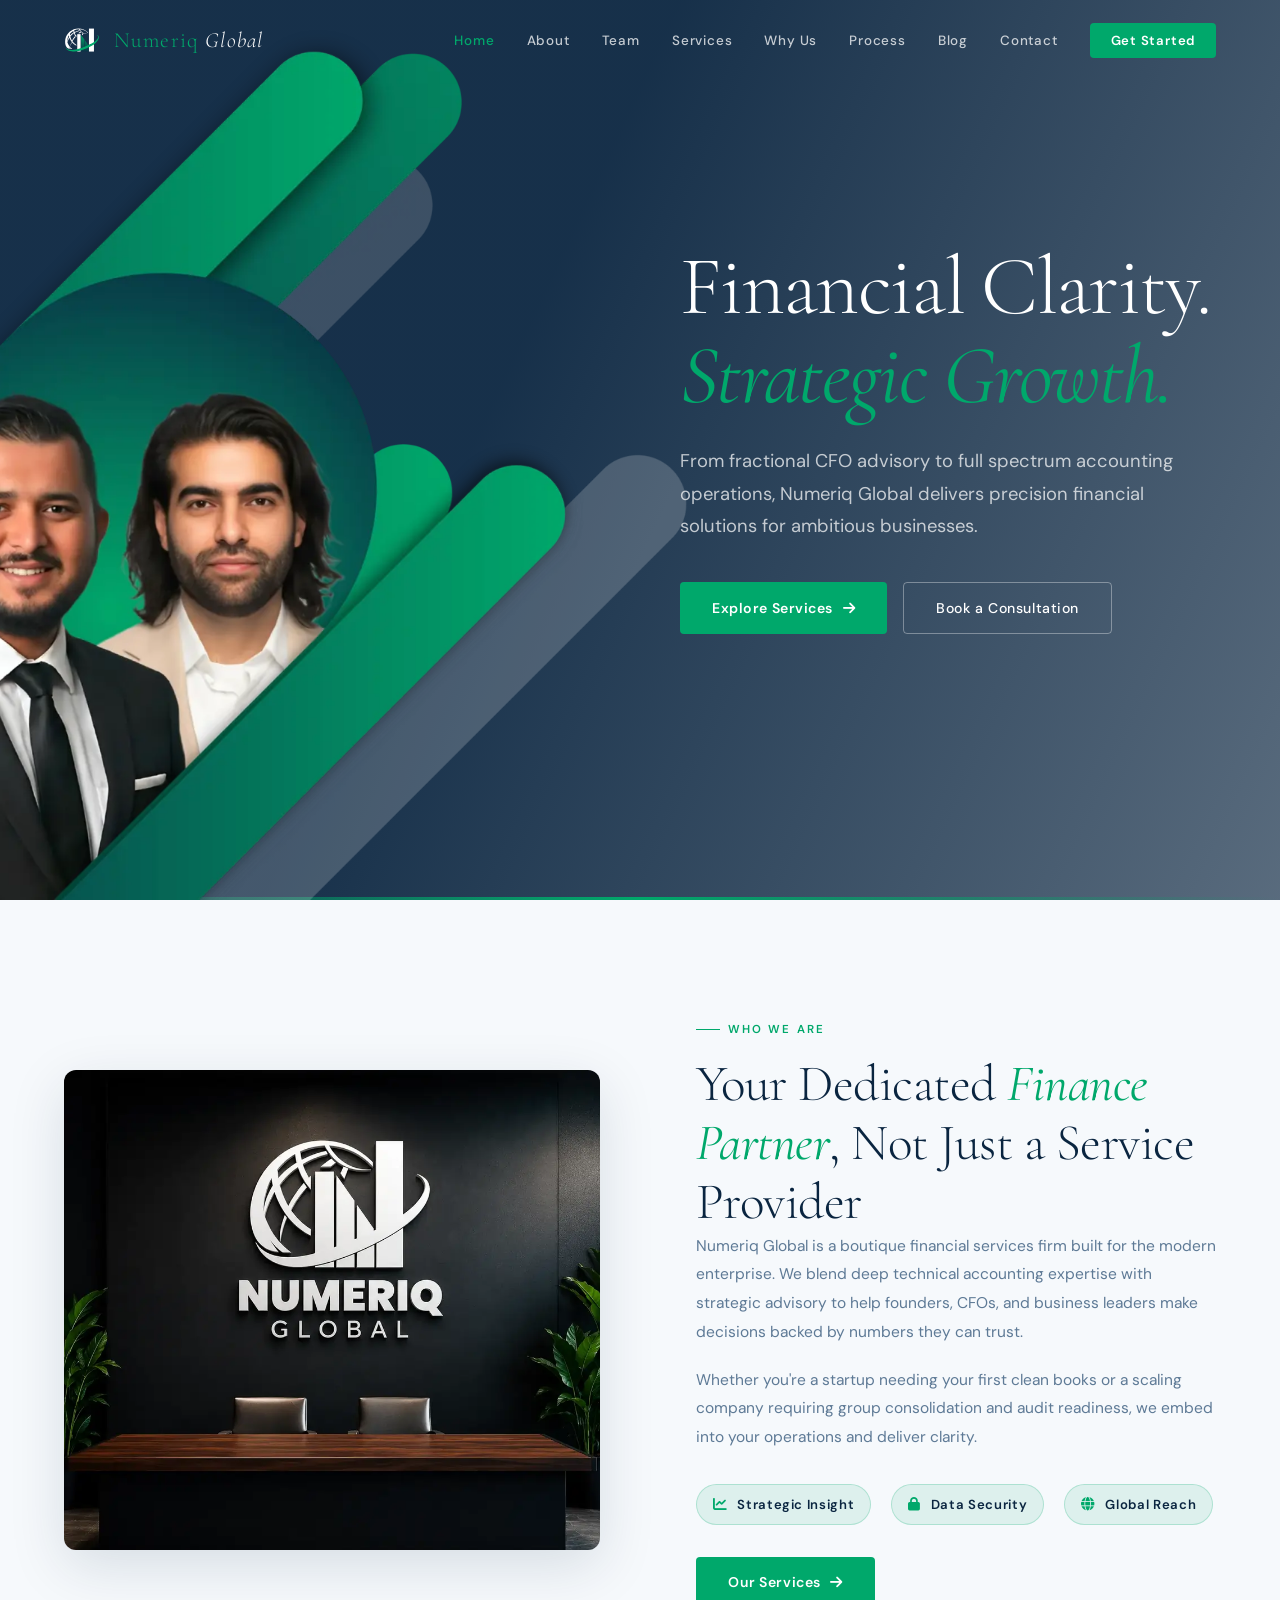
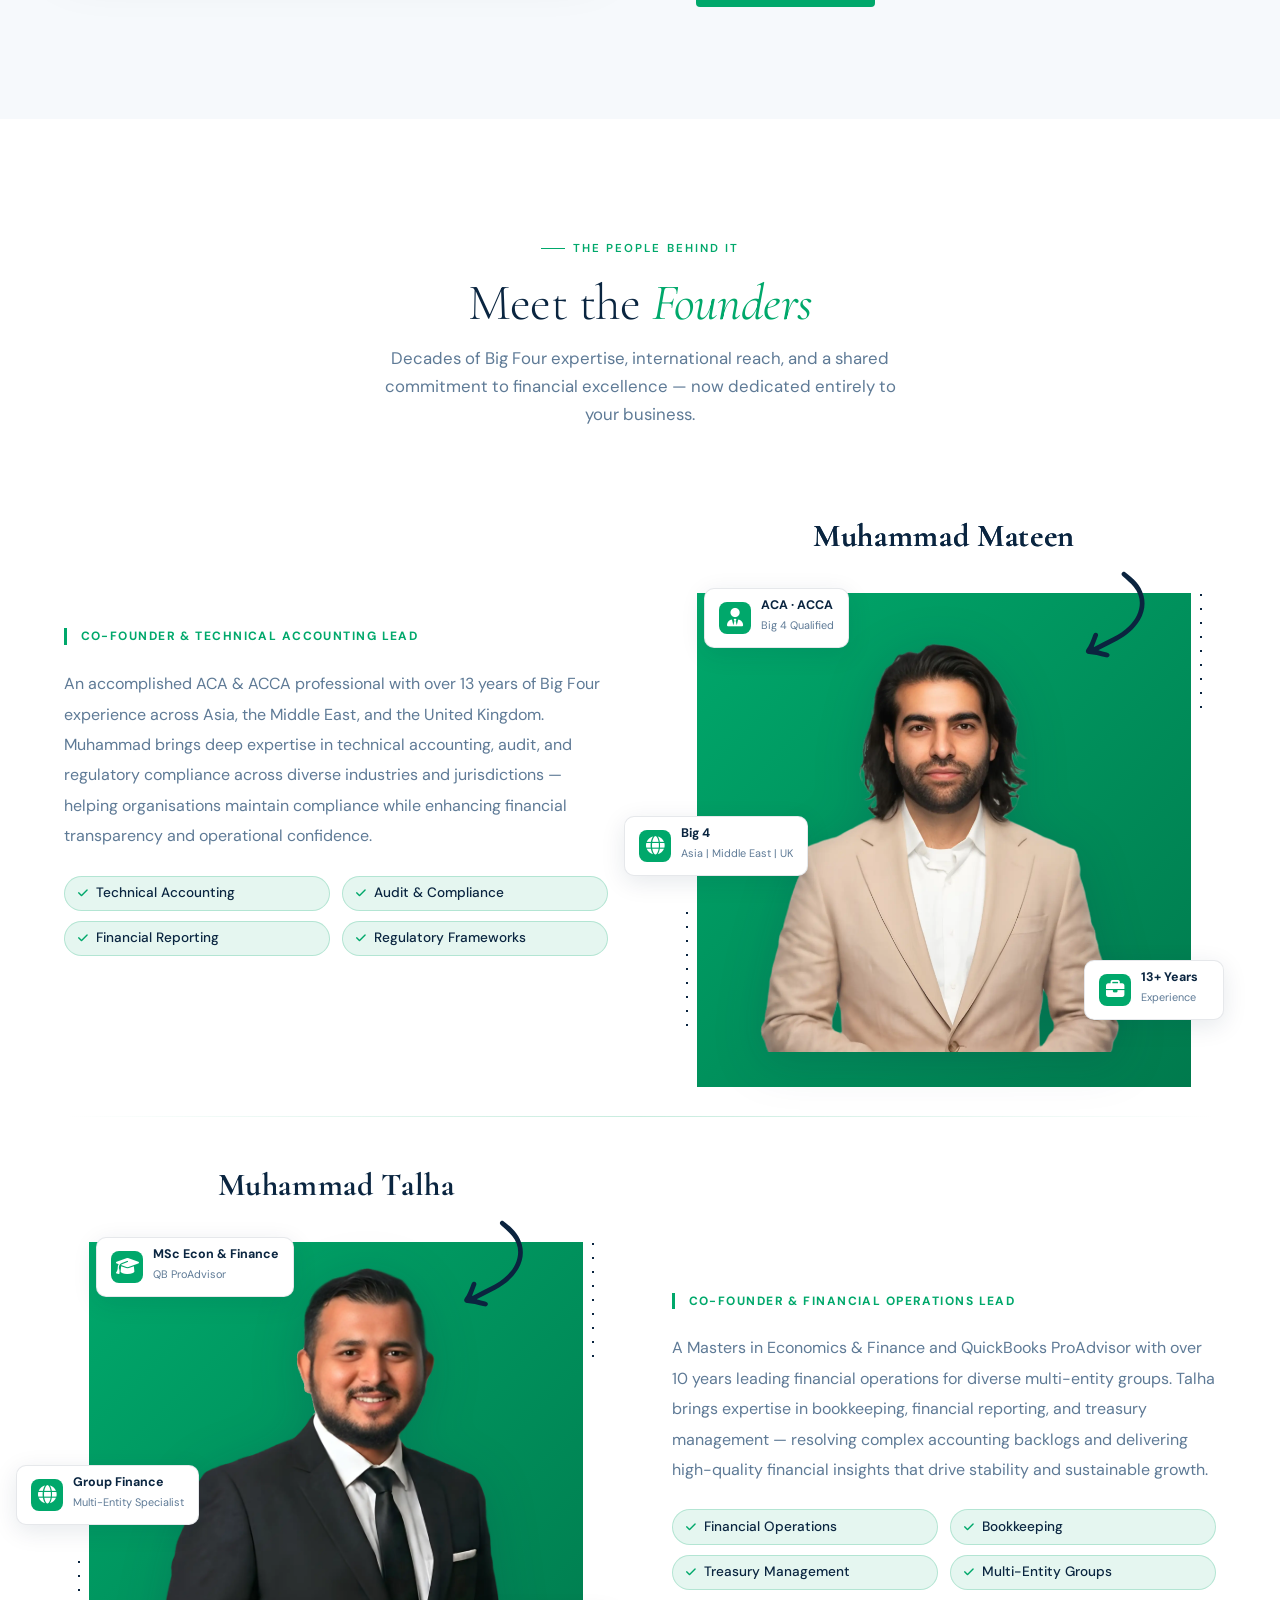
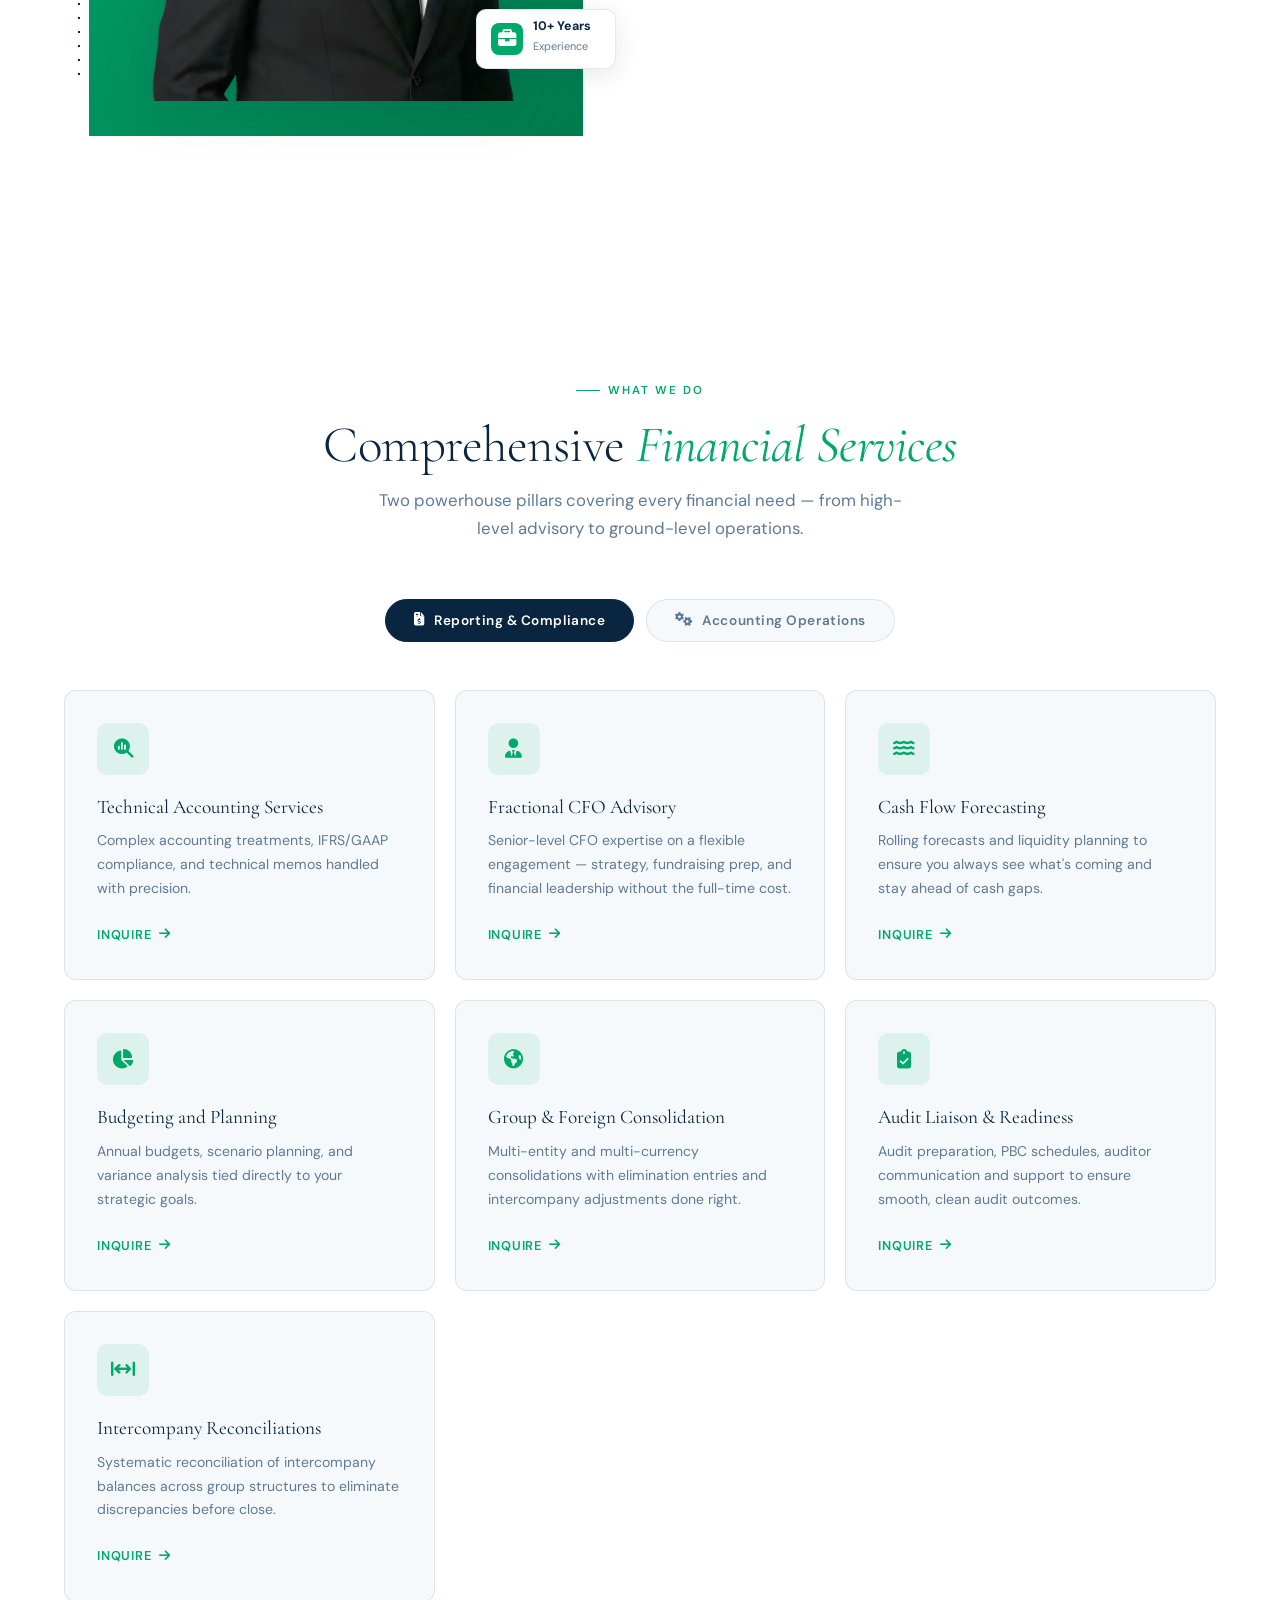
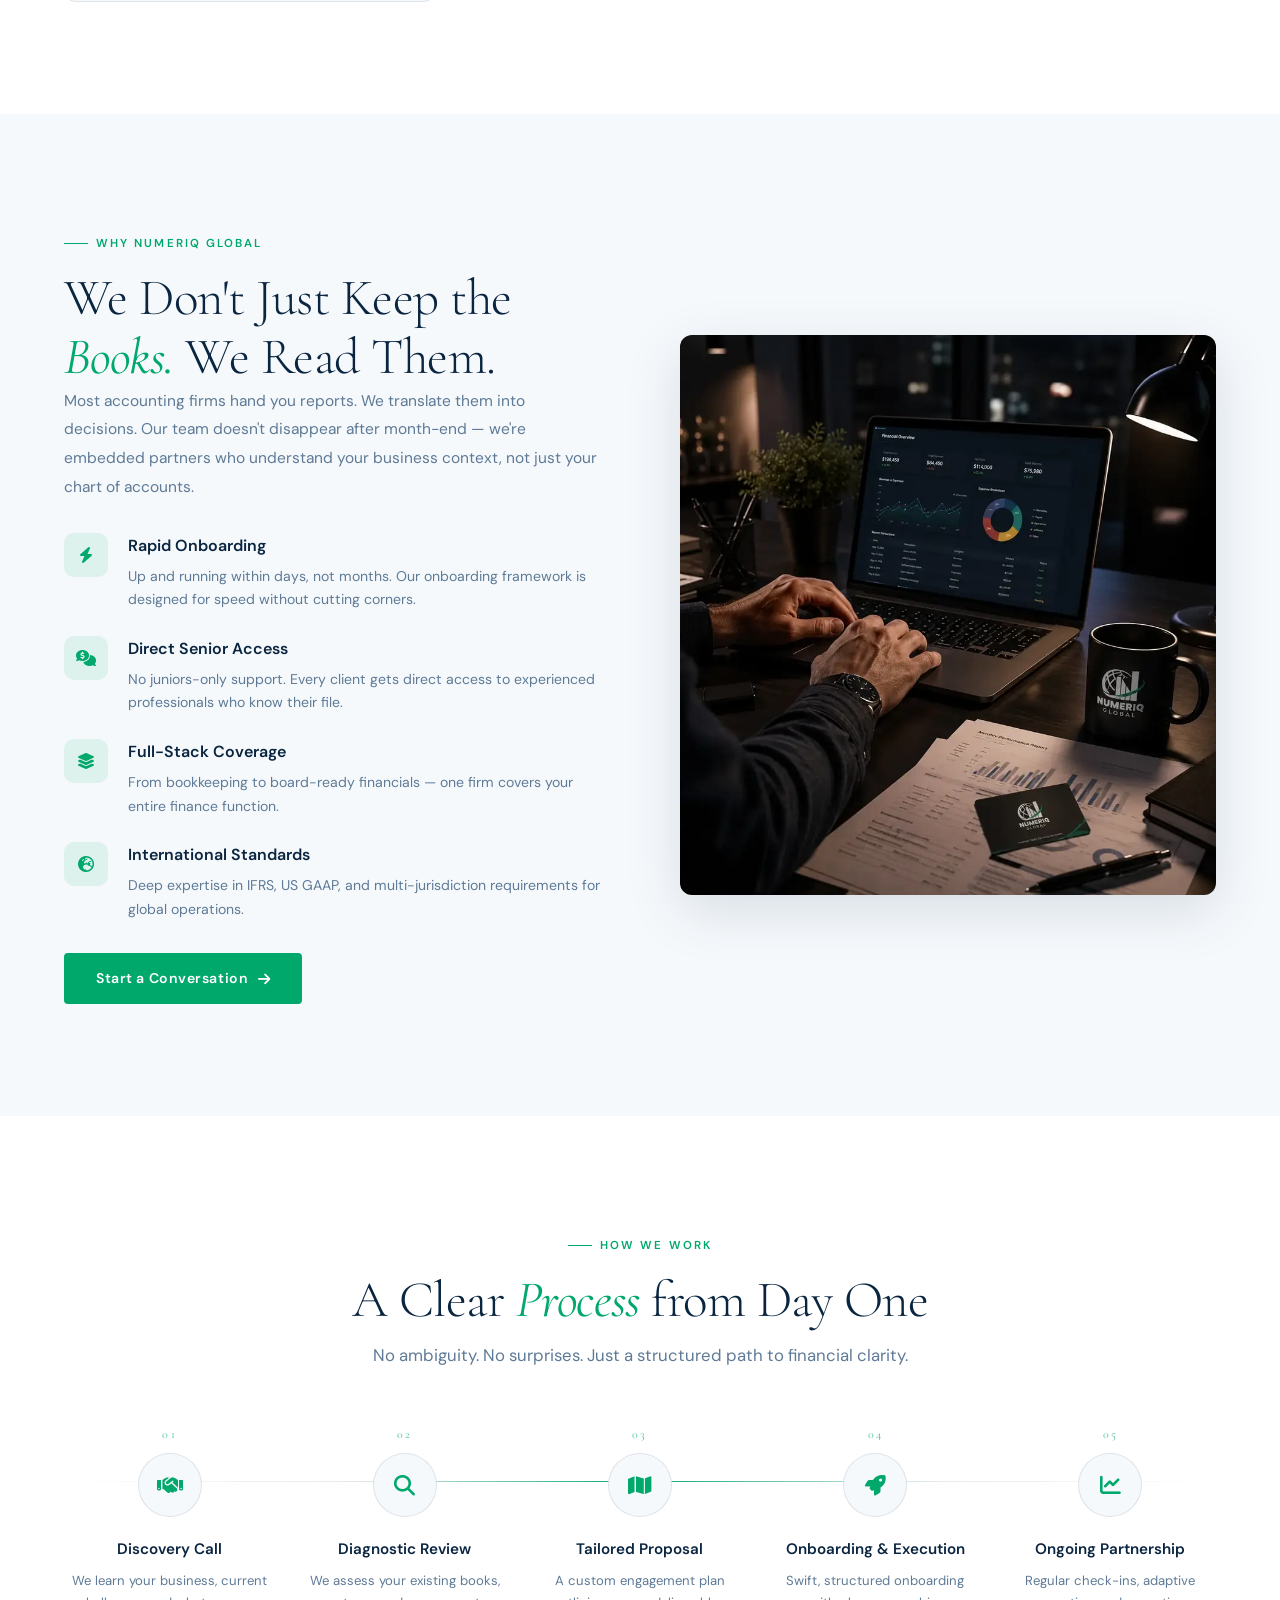
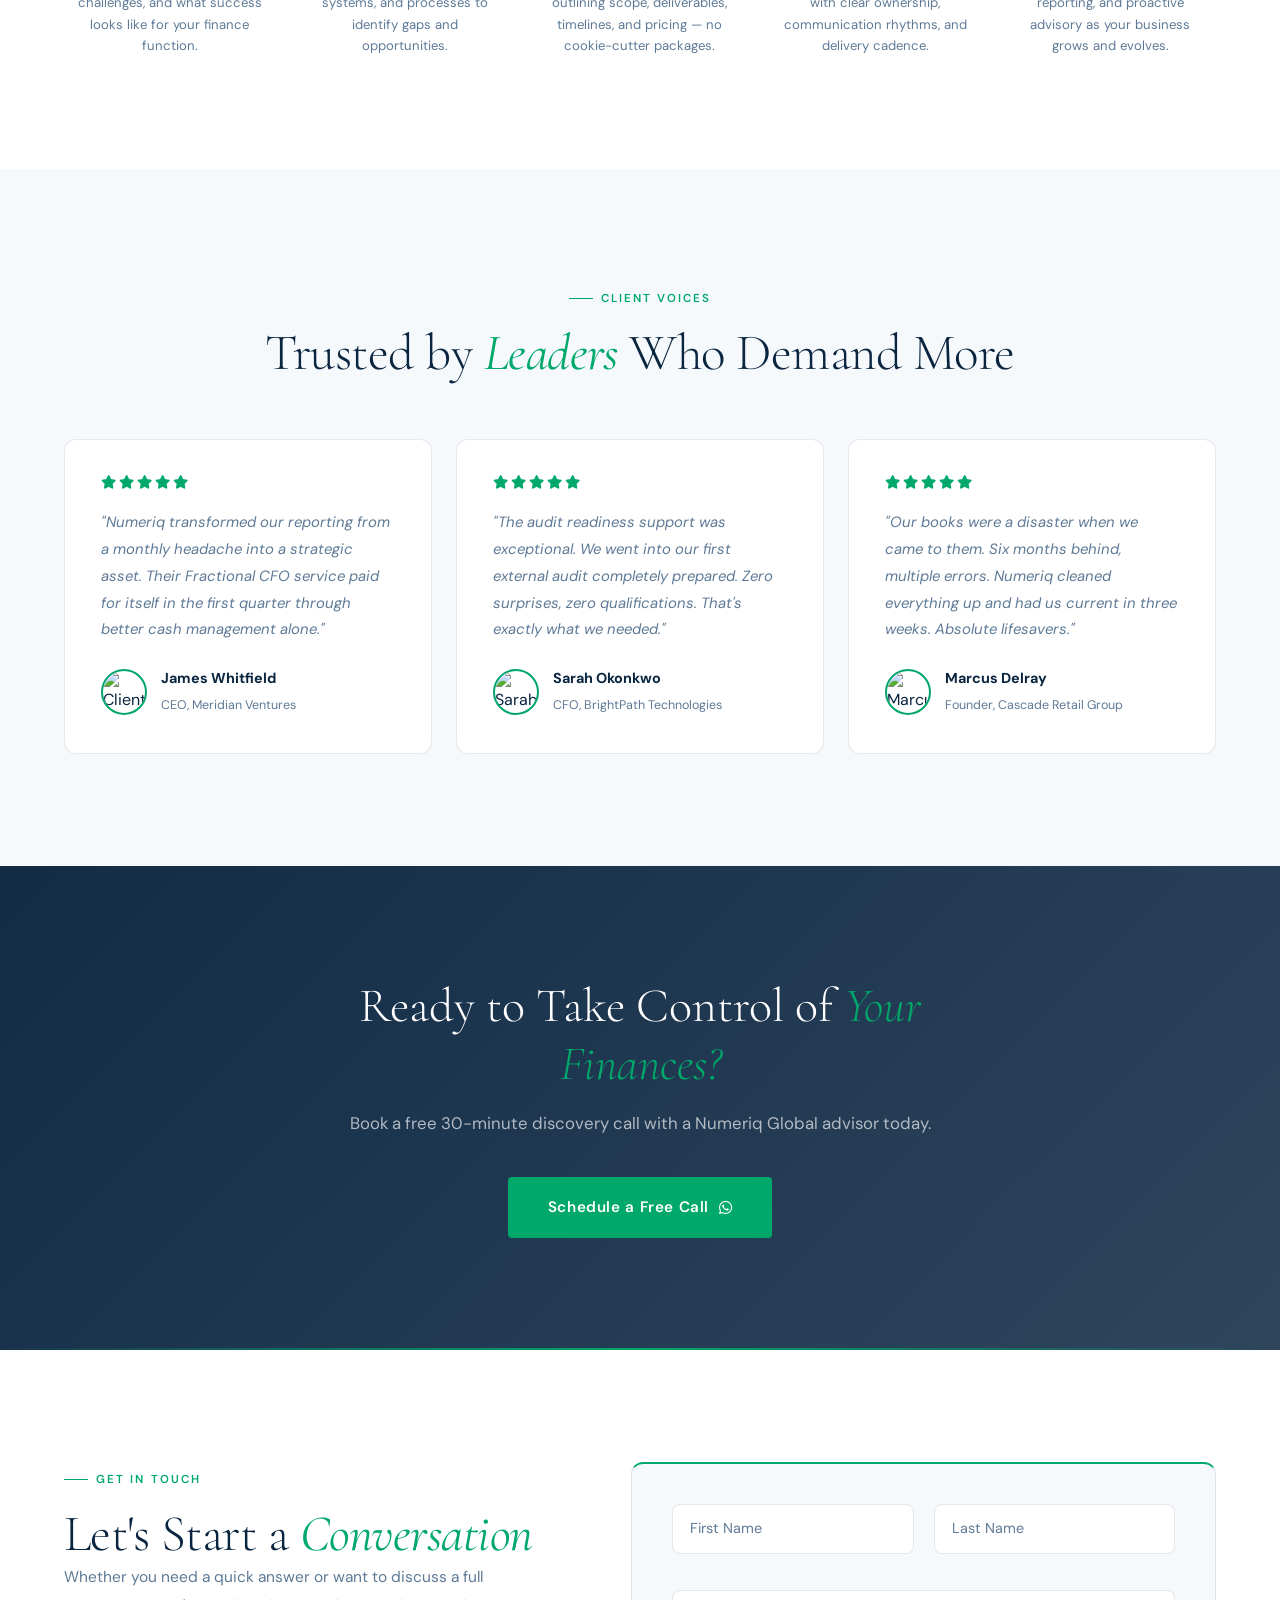
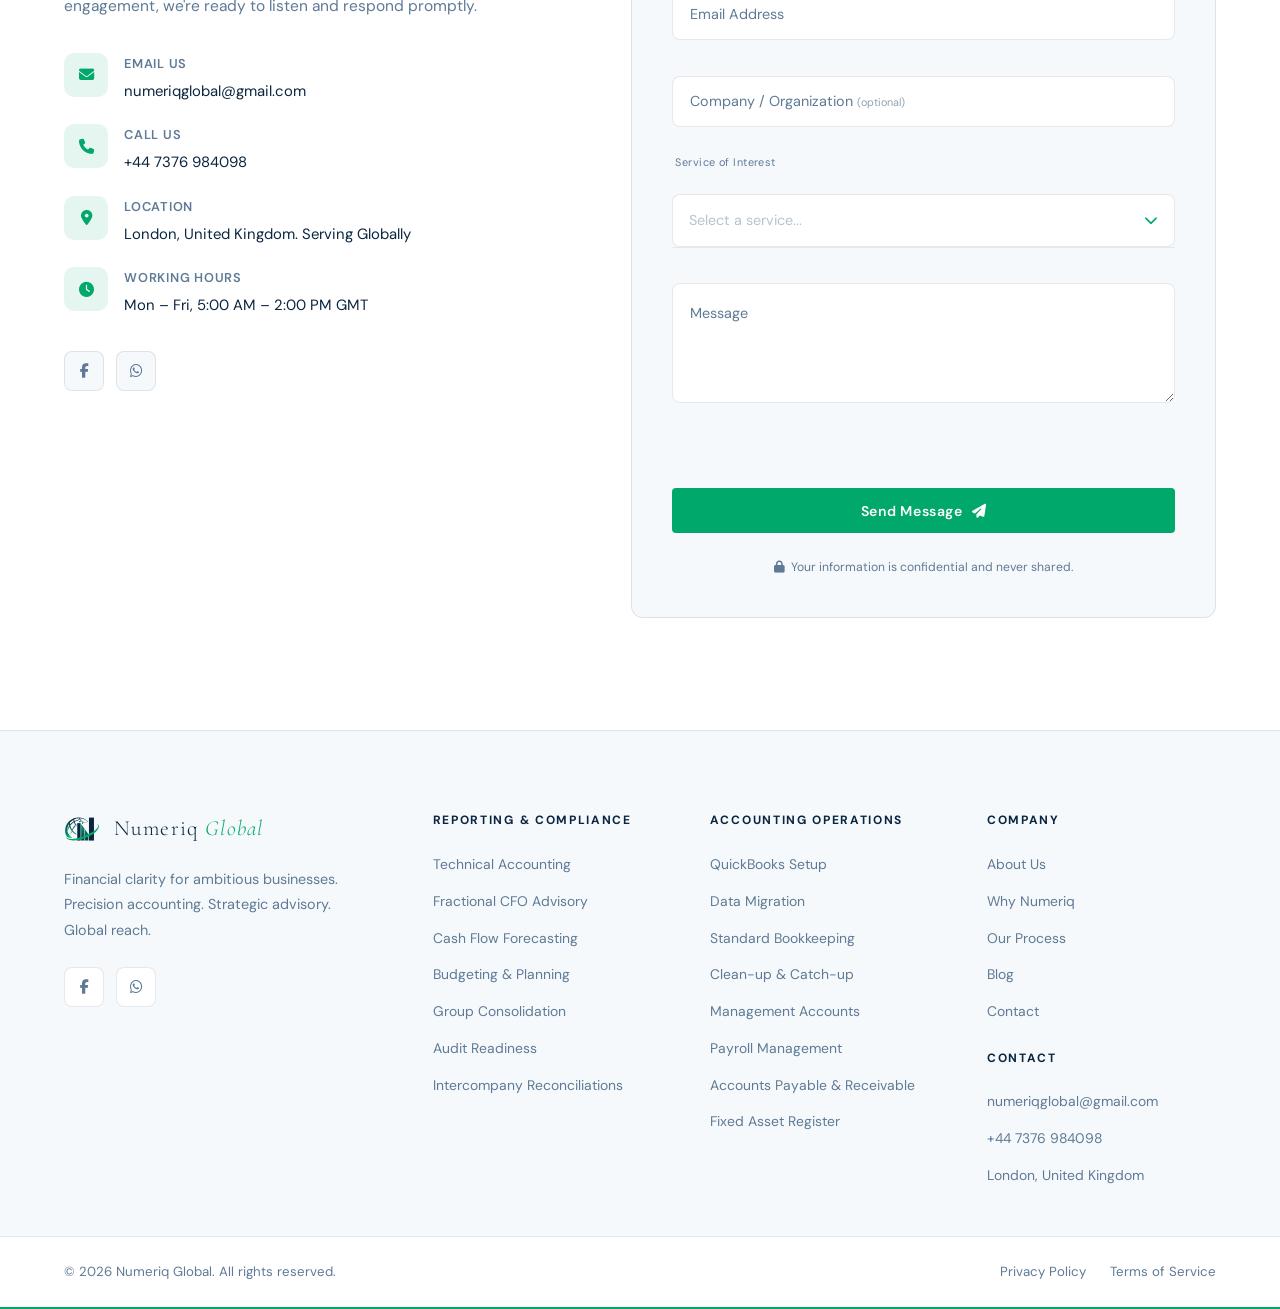
==== commit 895355f9: "much better" ====
--- a/index.html
+++ b/index.html
@@ -831,7 +831,7 @@
       <div class="container">
         <div class="footer-grid">
           <div class="footer-brand">
-            <a href="#home" class="nav-logo">
+            <a href="/" class="nav-logo">
               <div class="nav-logo-wrap">
                 <img src="images/logo-dark.svg" alt="Numeriq Global" class="nav-logo-img logo-dark"
                   style="opacity:1;position:relative;" />
--- a/css/style.min.css
+++ b/css/style.min.css
@@ -1588,6 +1588,10 @@
   padding: 5rem 0 3rem;
 }
 
+.footer .logo-text em {
+  color: var(--green);
+}
+
 .footer-grid {
   display: grid;
   grid-template-columns: 1.4fr 1fr 1fr 1fr;
--- a/css/hero-logo.css
+++ b/css/hero-logo.css
@@ -62,7 +62,7 @@
   object-position: bottom left;
   z-index: 4;
   opacity: 0;
-  transition: opacity .9s ease .5s;
+  transition: opacity .5s ease .5s;
 }
 
 .hero-logo-img.logo-revealed {
--- a/css/hero-logo.css
+++ b/css/hero-logo.css
@@ -62,7 +62,7 @@
   object-position: bottom left;
   z-index: 4;
   opacity: 0;
-  transition: opacity .9s ease .5s;
+  transition: opacity .5s ease .5s;
 }
 
 .hero-logo-img.logo-revealed {
